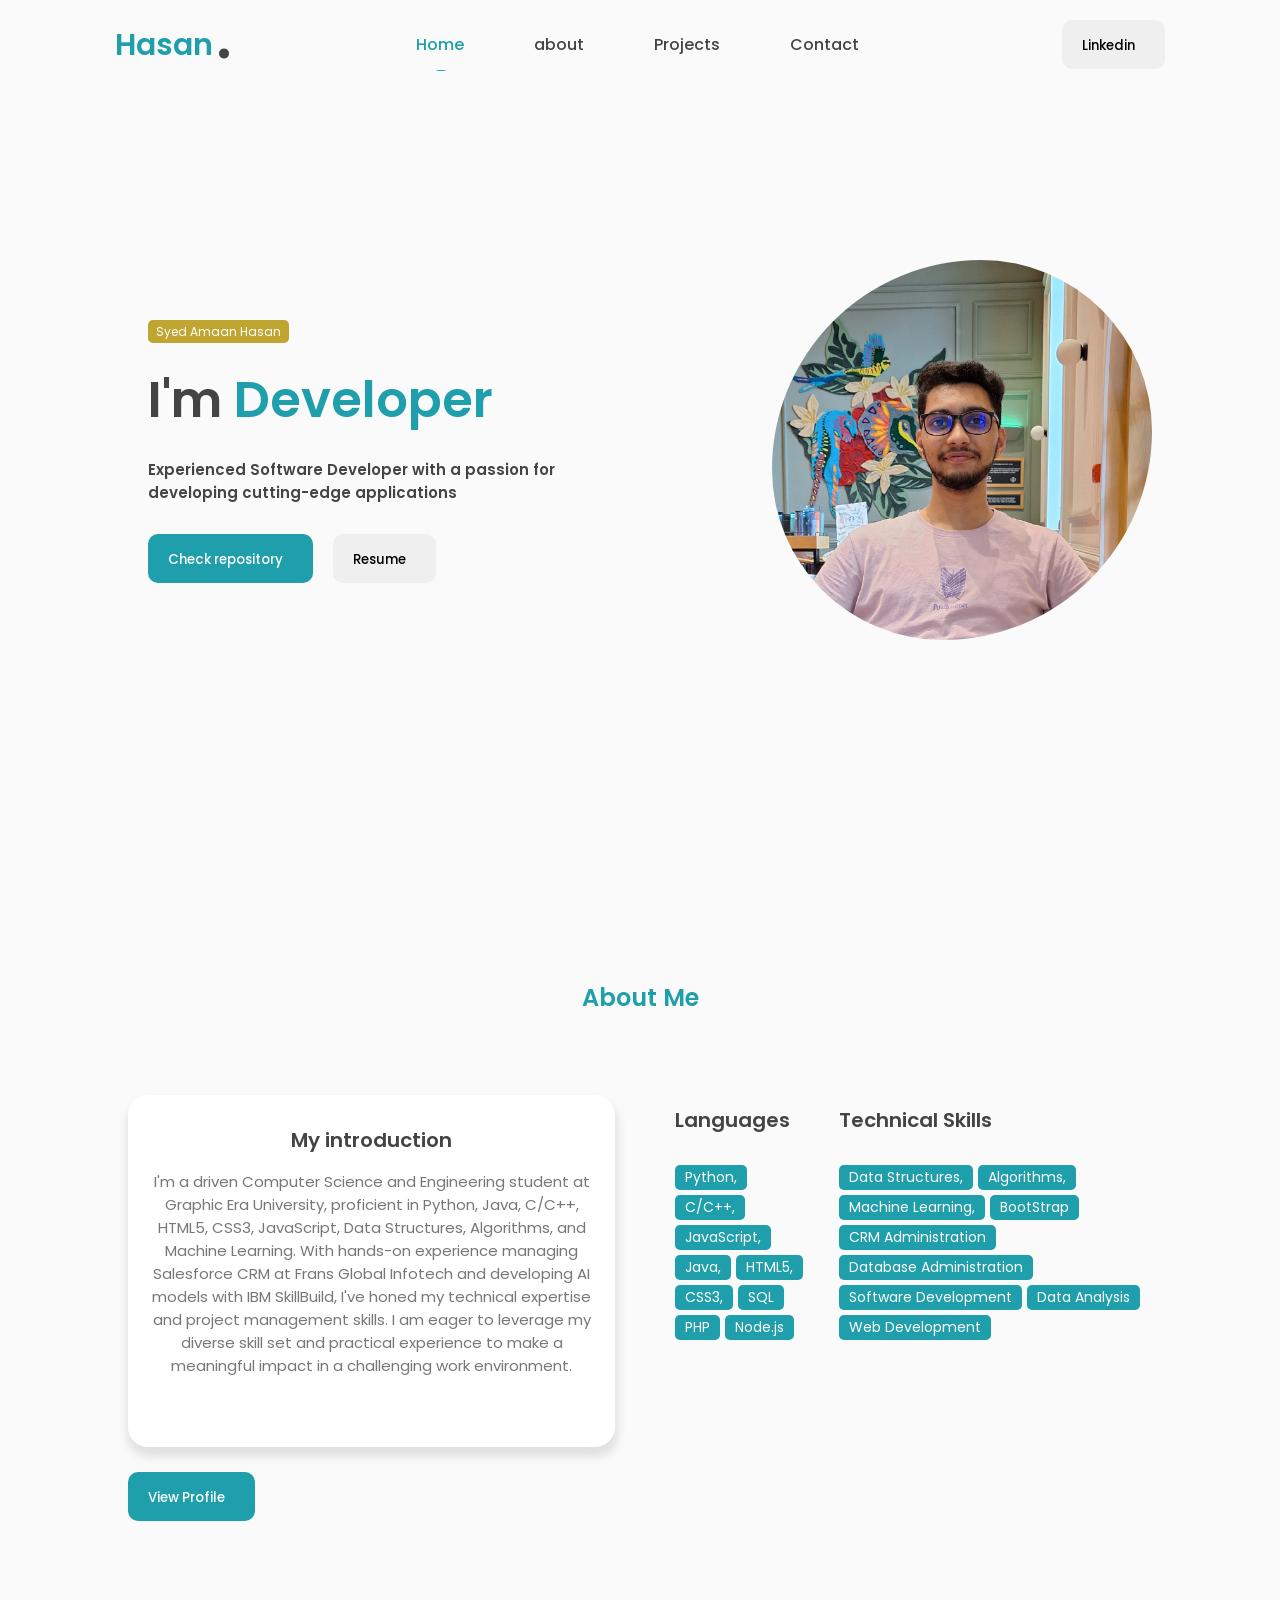
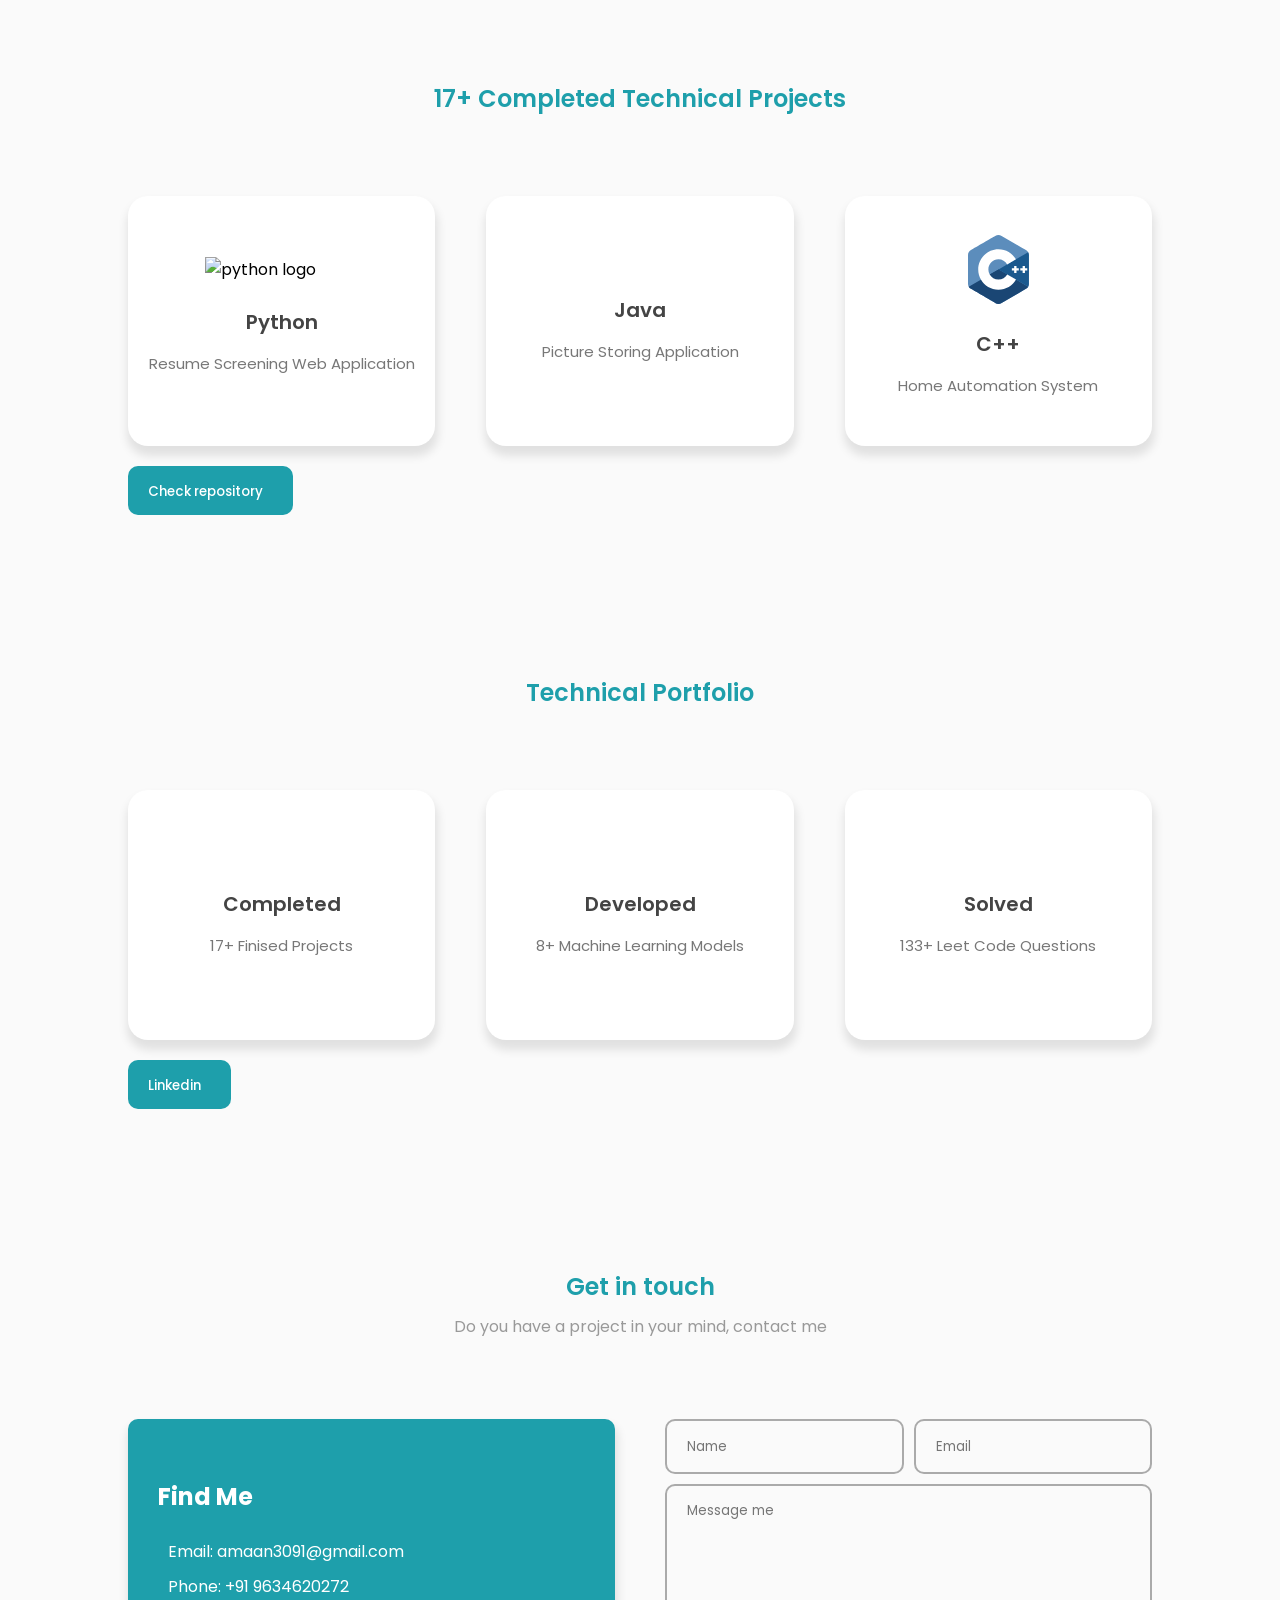
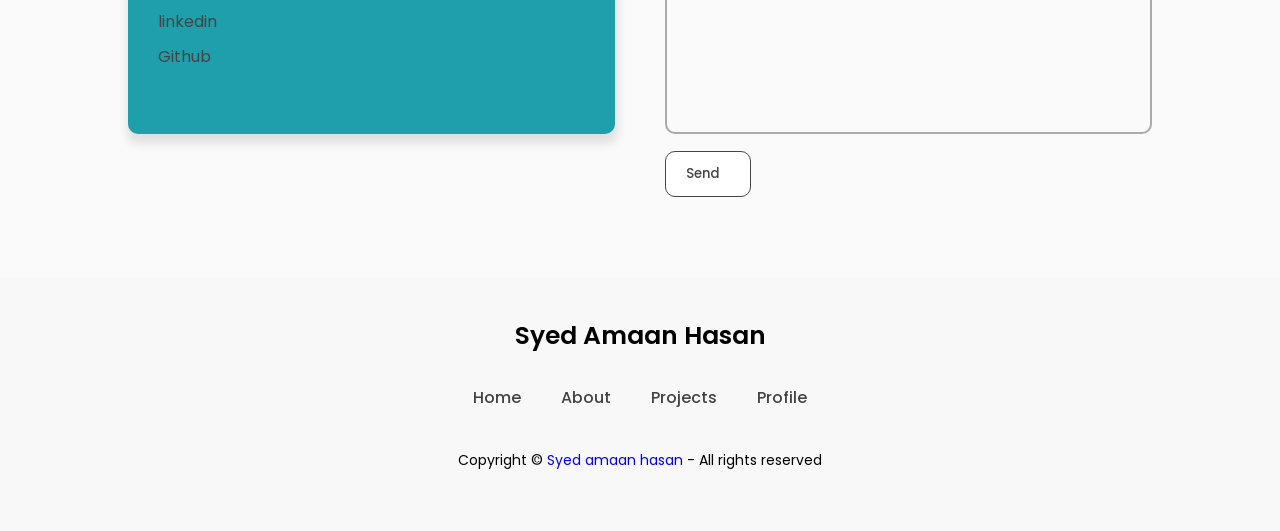
==== index.html @ 963964ea "Added theme-color meta tag" ====
<!DOCTYPE html>
<html lang="en">

<head>

    <meta charset="UTF-8">
    <meta name="viewport" content="width=device-width, initial-scale=1.0">
    <link rel="stylesheet" href="https://unicons.iconscout.com/release/v4.0.8/css/line.css">
    <link rel="stylesheet" href="style.css">
    <link rel="shortcut icon" href="" type="image/x-icon">
    <link rel="icon" href="profile.png" type="image/x-icon">
    <meta name="theme-color" content="rgb(30, 159, 171)">
    <title>Portfolio | Syed Amaan Hasan</title>

</head>

<body>

    <div class="container">
        <button id="scrollTopButton" onclick="scrollToTop()">
            Top <i class="uil uil-arrow-circle-up"></i>
        </button>

        <!-- HEADER -->
        <nav id="header">
            <div class="nav-logo">
                <p class="nav-name">Hasan</p>
                <span>.</span>
            </div>

            <div class="nav-menu" id="myNavMenu">
                <ul class="nav_menu_list">
                    <li class="nav_list">
                        <a href="#home" class="nav-link active-link">Home</a>
                        <div class="circle"></div>
                    </li>

                    <li class="nav_list">
                        <a href="#about" class="nav-link">about</a>
                        <div class="circle"></div>
                    </li>

                    <li class="nav_list">
                        <a href="#projects" class="nav-link">Projects</a>
                        <div class="circle"></div>
                    </li>

                    <li class="nav_list">
                        <a href="#contact" class="nav-link">Contact</a>
                        <div class="circle"></div>
                    </li>
                </ul>
            </div>

            <div class="nav-button">
                <button class="btn linkedin-btn"  id="linkedin-btn">
                    Linkedin <i class="uil uil-linkedin-alt"></i>
                </button>
            </div>

            <div class="nav-menu-btn">
                <i class="uil uil-bars" onclick="myMenuFunction()"></i>
            </div>

        </nav>

        <!-- MAIN -->
        <main class="wrapper">

            <!-- FEATURED -->
            <section class="featured-box" id="home">
                <div class="featured-text">

                    <div class="featured-text-card">
                        <span>Syed Amaan Hasan</span>
                    </div>

                    <div class="featured-name">
                        <p>
                            I'm <span class="typedtext">Developer</span>
                        </p>
                    </div>

                    <div class="featured-text-info">
                        <p>
                            Experienced Software Developer with a passion
                            for developing cutting-edge applications
                        </p>
                    </div>

                    <div class="featured-text-btn">

                        <button class="btn blue-btn" id="check-repo">
                            Check repository <i class="uil uil-github-alt"></i>
                        </button>

                        <button class="btn" id="resume">
                            Resume <i class="uil uil-link"></i>
                        </button>

                    </div>
                    <!-- <div class="social_icons">
                        <div class="icons">
                            <i class="uil uil-instagram"></i>
                        </div>
                        
                        <div class="icons">
                            <i class="uil uil-linkedin-alt" id="linked-in"></i>
                        </div>
                        
                        <div class="icons">
                            <i class="uil uil-github-alt" id="check-repo-II"></i>
                        </div>
                    </div> -->
                </div>

                <div class="featured-image">

                    <div class="image">
                        <img src="profile2.png" alt="Profile image">
                    </div>
                </div>

<!--                 <div class="scroll-icon-box">
                    <a href="#about" class="scroll-btn">
                        <i class="uil uil-mouse-alt"></i>
                        <p>Scroll Down</p>
                    </a>
                </div> -->
            </section>

            <!-- ABOUT -->
            <section class="section" id="about">
                <div class="top-header">
                    <h1>About Me</h1>
                </div>
                <div class="row">
                    <div class="col">
                        <div class="about-info">
                            <h3>My introduction</h3>
<!--                             <p>I'm a driven Computer Science and Engineering
                                student at Graphic Era Deemed University,
                                equipped with a versatile skill set covering
                                Python, Java, C/C++, HTML5, CSS3, JavaScript,
                                Data Structures, Algorithms, and Machine
                                Learning. With practical experience as an
                                Account Service Supervisor at IEnergizer,
                                I've honed my technical prowess and leadership
                                abilities. I am eager to apply my technical
                                skills and leadership experience to contribute
                                effectively in a dynamic work environment.
                            </p> -->
                            <p>I'm a driven Computer Science and Engineering student at 
                                Graphic Era University, proficient in Python, Java, 
                                C/C++, HTML5, CSS3, JavaScript, Data Structures, Algorithms,
                                and Machine Learning. With hands-on experience managing 
                                Salesforce CRM at Frans Global Infotech and developing AI 
                                models with IBM SkillBuild, I've honed my technical 
                                expertise and project management skills. I am eager to 
                                leverage my diverse skill set and practical experience to 
                                make a meaningful impact in a challenging work environment.
                            </p>

                            <!-- <div class="about-btn">
                        <button class="btn">
                            Download Resume <i class="uil uil-import"></i>
                        </button>
                    </div> -->

                        </div>
                    </div>
                    <div class="col">

                        <div class="skills-box">
                            <div class="skills-header">
                                <h3>Languages</h3>
                            </div>
                            <div class="skills-list">
                                <span>Python,</span>
                                <span>C/C++,</span>
                                <span>JavaScript,</span>
                                <span>Java,</span>
                                <span>HTML5,</span>
                                <span>CSS3,</span>
                                <span>SQL</span>
                                <span>PHP</span>
                                <span>Node.js</span>
                            </div>
                        </div>

                        <div class="skills-box">
                            <div class="skills-header">
                                <h3>Technical Skills</h3>
                            </div>
                            <div class="skills-list">
                                <span>Data Structures,</span>
                                <span>Algorithms,</span>
                                <span>Machine Learning,</span>
                                <span>BootStrap</span>
                                <span>CRM Administration</span>
                                <span>Database Administration</span>
                                <span>Software Development</span>
                                <span>Data Analysis</span>
                                <span>Web Development</span>
                            </div>
                        </div>
                    </div>
                </div>
                <br>
                <div class="featured-text-btn">
                    <button class="btn blue-btn" id="linkedin-btn-II">
                        View Profile <i class="uil uil-linkedin"></i>
                    </button>
                </div>
            </section>

            <!-- Completed PROJECTS -->
            <section class="section" id="projects">
                <div class="top-header">
                    <h1>
                        17+ Completed Technical Projects
                    </h1>
                </div>

                <div class="project-container">

                    <div class="project-box">
                        <img src="https://www.python.org/static/community_logos/python-logo-generic.svg"
                            alt="python logo" class="programming-logo">
                        <h3>Python</h3>
                        <label>Resume Screening Web Application</label>
                    </div>

                    <div class="project-box">
                        <img src="https://www.vectorlogo.zone/logos/java/java-horizontal.svg" alt=""
                            class="programming-logo">
                        <h3>Java</h3>
                        <label>Picture Storing Application</label>
                    </div>

                    <div class="project-box">
                        <img src="c.svg" alt="" class="programming-logo-cpp">
                        <h3>C++</h3>
                        <label>Home Automation System</label>
                    </div>

                    <div class="featured-text-btn">
                        <button class="btn blue-btn" id="check-repo-I">
                            Check repository <i class="uil uil-github-alt"></i>
                        </button>
                    </div>
                </div>
            </section>

            <!-- PROJECTS -->
            <section class="section" id="projects">

                <div class="top-header">
                    <h1>
                        Technical Portfolio
                    </h1>
                </div>

                <div class="project-container">

                    <div class="project-box">
                        <i class="uil uil-clipboard-notes"></i>
                        <h3>Completed</h3>
                        <label>17+ Finised Projects</label>
                    </div>

                    <div class="project-box">
                        <i class="uil uil-robot"></i>
                        <h3>Developed</h3>
                        <label>8+ Machine Learning Models</label>
                    </div>

                    <div class="project-box">
                        <i class="uil uil-question-circle"></i>
                        <h3>Solved</h3>
                        <label>133+ Leet Code Questions</label>
                    </div>
                    <div class="featured-text-btn">
                        <button class="btn blue-btn" id="linkedin-btn-I">
                            Linkedin <i class="uil uil-linkedin"></i></i>
                        </button>
                    </div>
                </div>
            </section>

            <!-- CONTACT -->
            <section class="section" id="contact">
                <div class="top-header">
                    <h1>Get in touch</h1>
                    <span>Do you have a project in your mind, contact me</span>
                </div>
                <div class="row">
                    <div class="col">
                        <div class="contact-info">
                            <h2>Find Me <i class="uil uil-arrow-circle-down"></i></h2>
                            <p><i class="uil uil-envelopes"></i> Email: amaan3091@gmail.com</p>
                            <p><i class="uil uil-phone"></i> Phone: +91 9634620272</p>
                            <p><a class="contact-link" href="https://www.linkedin.com/in/syed-amaan-hasan-497898212/"><i
                                        class="uil uil-linkedin-alt"></i> linkedin</a></p>
                            <p><a class="contact-link" href="https://github.com/beckkenstschaft?tab=repositories"><i
                                        class="uil uil-github"></i> Github</a></p>
                        </div>
                    </div>
                    <div class="col">
                        <div class="form-control">
                            <div class="form-inputs">
                                <input type="text" class="input-field" placeholder="Name">
                                <input type="text" class="input-field" placeholder="Email">
                            </div>
                            <div class="text-area">
                                <textarea placeholder="Message me"></textarea>
                            </div>
                            <div class="form-button">
                                <button class="btn" onclick="sendEmail()">Send <i class="uil uil-message"></i></button>
                            </div>
                        </div>
                    </div>
                </div>
            </section>

        </main>

        <!-- FOOTER -->
        <footer>
            <div class="top-footer">
                <p>Syed Amaan Hasan</p>
            </div>
            <div class="middle-footer">
                <ul class="footer-menu">
                    <li class="footer_menu_list">
                        <a href="#home">Home</a>
                    </li>
                    <li class="footer_menu_list">
                        <a href="#about">About</a>
                    </li>
                    <li class="footer_menu_list">
                        <a href="https://github.com/beckkenstschaft?tab=repositories">Projects</a>
                    </li>
                    <li class="footer_menu_list">
                        <a href="https://www.linkedin.com/in/syed-amaan-hasan-497898212/">Profile</a>
                    </li>
                </ul>
            </div>
            <!-- <div class="footer-social-icons">
                <div class="icons"><i class="uil uil-instagram"></i></div>
                <div class="icons"><i class="uil uil-linkedin-alt"></i></div>
                <div class="icons"><i class="uil uil-github-alt"></i></div>
            </div> -->
            <div class="bottom-footer">
                <p>Copyright &copy;
                    <a href="#home" style="text-decoration: none;">
                        Syed amaan hasan
                    </a> - All rights reserved
                </p>
            </div>
        </footer>

    </div>

    <script src="https://unpkg.com/scrollreveal"></script>
    <script src="https://unpkg.com/typed.js@2.1.0/dist/typed.umd.js"></script>
    <script src="script.js"></script>
</body>

</html>
---- style.css ----
@import url('https://fonts.googleapis.com/css2?family=Poppins:wght@300&display=swap');


/* VARIABLES */
:root {
    --body-color: rgb(250, 250, 250);
    --color-white: rgb(255, 255, 255);

    --text-color-second: rgb(68, 68, 68);
    --text-color-third: rgb(30, 159, 171);

    --first-color: rgb(110, 87, 224);
    --first-color-hover: rgb(40, 91, 212);

    --second-color: rgb(0, 201, 255);
    --third-color: rgb(192, 166, 49);
    --first-shadow-color: rgb(0, 0, 0, 0.1);
}


/* BASE */
* {
    margin: 0;
    padding: 0;
    box-sizing: border-box;
    font-family: 'Poppins', sans-serif;
}


/* SMOOTH SCROLL */
html {
    scroll-behavior: smooth;
}


/* CHANGE SCROLL BAR */
::-webkit-scrollbar {
    width: 10px;
    border-radius: 25px;
}

::-webkit-scrollbar-track {
    background: #f1f1f1;
}

::-webkit-scrollbar-thumb {
    background: #ccc;
    border-radius: 60px;
}

::-webkit-scrollbar-thumb:hover {
    background: #bbb;
}


/* GLOBAL BUTTON DESIGN */
.btn {
    font-weight: 500;
    padding: 12px 20px;
    background: #efefef;
    border: none;
    border-radius: 10px;
    cursor: pointer;
    transition: .4s;
}

.btn>i {
    margin-left: 10px;
}

.btn:hover {
    background: var(--text-color-third);
    color: var(--color-white);
}


/* GLOBAL ICON DESIGN */
i {
    font-size: 16px;
}


/* BASE II */
body {
    background: var(--body-color);
}

.container {
    width: 100%;
    position: relative;
}


/* NAVIGATION BAR */
nav {
    position: fixed;
    display: flex;
    justify-content: space-between;
    width: 100%;
    height: 90px;
    line-height: 90px;
    background: var(--body-color);
    padding-inline: 9vw;
    transition: .3s;
    z-index: 100;
}

.nav-logo {
    position: relative;
}

.nav-name {
    font-size: 30px;
    font-weight: 600;
    color: var(--text-color-third);
}

.nav-logo span {
    position: absolute;
    top: -15px;
    right: -20px;
    font-size: 5em;
    color: var(--text-color-second);
}

.nav-menu,
.nav_menu_list {
    display: flex;
}

.nav-menu .nav_list {
    list-style: none;
    position: relative;
}

.nav-link {
    text-decoration: none;
    color: var(--text-color-second);
    font-weight: 500;
    padding-inline: 15px;
    margin-inline: 20px;
    transition: 0.1s;
}

.nav-link:hover {
    border-bottom: solid;
    border-bottom-color: var(--text-color-third);
    color: var(--text-color-third);
    font-weight: 700;
}

.nav-menu-btn {
    display: none;
}

.nav-menu-btn i {
    font-size: 28px;
    cursor: pointer;
    /* margin-right: 40px; */
}

.active-link {
    position: relative;
    color: var(--text-color-third);
    transition: .3;
}

.active-link::after {
    content: '';
    position: absolute;
    left: 45%;
    bottom: -15px;
    transition: translate(-50%, -50%);
    width: 10px;
    height: 1px;
    background: var(--text-color-third);
    border-radius: 50%;
}


/* WRAPPER DESIGN */
.wrapper {
    padding-inline: 10vw;
}


/* FEATURED */
.featured-box {
    position: relative;
    display: flex;
    height: 100vh;
    min-height: 700px;
}


/* FEATURED TEXT BOX */
.featured-text {
    position: relative;
    display: flex;
    justify-content: center;
    align-content: center;
    min-height: 80vh;
    flex-direction: column;
    width: 50%;
    padding-left: 20px;
}

.featured-text-card span {
    background: var(--third-color);
    color: var(--color-white);
    padding: 3px 8px;
    font-size: 12px;
    border-radius: 5px;
}

.featured-name {
    font-size: 50px;
    font-weight: 600;
    color: var(--text-color-second);
    margin-block: 20px;
}

.typedtext {
    text-transform: capitalize;
    color: var(--text-color-third);
}

.featured-text-info {
    font-size: 15px;
    margin-bottom: 30px;
    color: var(--text-color-second);
    font-weight: 600;
}

.featured-text-btn {
    display: flex;
    gap: 20px;
}

.featured-text-btn>.blue-btn {
    background: var(--text-color-third);
    color: var(--color-white);
}

.featured-text-btn>.blue-btn:hover {
    background: var(--first-color-hover);
}

.social_icons {
    display: flex;
    margin-top: 5em;
    gap: 30px;
}

.icons {
    display: flex;
    justify-content: center;
    align-items: center;
    width: 40px;
    height: 40px;
    border-radius: 50%;
    box-shadow: 0px 2px 5px 0px rgba(0, 0, 0, 0.25);
    transition: 0.3s;
}

.icons:hover {
    color: var(--second-color);
}


/* FEATURED IMAGE BOX */
.featured-image {
    display: flex;
    justify-content: right;
    align-content: center;
    min-height: 80vh;
    width: 50%;
}

.image {
    margin: auto 0;
    width: 380px;
    border-radius: 55% 45% 55% 45%;
    overflow: hidden;
    height: 380px;
    animation: imgFloat 5s ease-in-out infinite;
}

.image img {
    width: 380px;
    height: 380px;
    object-fit: cover;
}

@keyframes imgFloat {
    50% {
        transform: translateY(10px);
        border-radius: 45% 55% 45% 55%;
    }
}

.scroll-btn {
    position: absolute;
    bottom: 0;
    left: 50%;
    translate: -50%;
    display: flex;
    justify-content: center;
    align-items: center;
    width: 150px;
    height: 50px;
    gap: 5px;
    text-decoration: none;
    color: var(--text-color-second);
    background: var(--color-white);
    border-radius: 30px;
    box-shadow: 0 2px 5px 0 rgba(0, 0, 0, 0.25);
}

.scroll-btn i {
    font-size: 20px;
}


/* MAIN BOX */
.section {
    padding-block: 5em;
}

.row {
    display: flex;
    justify-content: space-between;
    width: 100%;
    gap: 50px;
}

.col {
    display: flex;
    width: 50%;
}


/* REUSABLE CSS */
.top-header {
    text-align: center;
    margin-bottom: 5em;
}

.top-header h1 {
    font-weight: 600;
    color: var(--text-color-third);
    margin-bottom: 10px;
}

.top-header span {
    color: #999;
}

h3 {
    font-size: 20px;
    font-weight: 600;
    color: var(--text-color-second);
    margin-bottom: 15px;
}


/* ABOUT INFO */
.about-info {
    position: relative;
    display: flex;
    align-items: center;
    flex-direction: column;
    padding-block: 30px 70px;
    padding-inline: 20px;
    width: 100%;
    background: var(--color-white);
    box-shadow: 1px 8px 10px 2px var(--first-shadow-color);
    border-radius: 20px;
}

.about-info p {
    text-align: center;
    font-size: 15px;
    color: #777;
}

.about-btn button {
    position: absolute;
    right: 20px;
    bottom: 20px;
    background: var(--text-color-third);
    color: var(--color-white);
    border-radius: 30px;
}

.about-btn button:hover {
    background: var(--first-color-hover);
}


/* ABOOUT SKILLS BOX */
.skills-box {
    margin: 10px;
}

.skills-header {
    margin-bottom: 30px;
}

.skills-list {
    display: flex;
    flex-wrap: wrap;
    gap: 5px;
}

.skills-list span {
    font-size: 14px;
    background: var(--text-color-third);
    color: var(--color-white);
    padding: 2px 10px;
    border-radius: 5px;
    transition: 0.3s;
}

.skills-list span:hover {
    background: var(--first-color-hover);
}


/* PROJECT BOX */
.project-container {
    display: flex;
    width: 100%;
    justify-content: space-between;
    gap: 20px;
    flex-wrap: wrap;
}

.project-box {
    position: relative;
    display: flex;
    justify-content: center;
    align-items: center;
    flex-direction: column;
    width: 30%;
    height: 250px;
    background: var(--color-white);
    border-radius: 20px;
    box-shadow: 1px 8px 10px 2px var(--first-shadow-color);
    overflow: hidden;
}

.project-box>i {
    font-size: 50px;
    color: var(--text-color-third);
    margin-bottom: 25px;
}

.project-box label {
    font-size: 15px;
    color: #777;
    margin-bottom: 10px;
}

.project-box::after,
.contact-info::after {
    content: "";
    position: absolute;
    bottom: -100%;
    background: var(--text-color-third);
    width: 100%;
    height: 100%;
    transition: .3s;
    z-index: 1;
}

.project-box:hover.project-box::after,
.contact-info:hover.contact-info::after {
    bottom: 0;
}

.project-box:hover.project-box i,
.project-box:hover.project-box>h3,
.project-box:hover.project-box>label {
    color: var(--color-white);
    z-index: 2;
}

.contact-link {
    text-decoration: none;
    color: var(--text-color-second);
}

.contact-info {
    position: relative;
    display: flex;
    flex-direction: column;
    justify-content: center;
    align-items: left;
    padding: 20px 30px;
    width: 100%;
    height: 315px;
    background: var(--text-color-third);
    border-radius: 10px;
    box-shadow: 1px 8px 10px 2px var(--first-shadow-color);
    overflow: hidden;
    color: var(--text-color-second);
}

.contact-info>h2 {
    color: var(--color-white);
    margin-bottom: 20px;
}

.contact-info>p {
    display: flex;
    align-items: center;
    gap: 10px;
    color: var(--color-white);
    margin-block: 5px;
}

.contact-info p>i {
    font-size: 18px;
}

.contact-info::after {
    background: var(--color-white);
}

.contact-info:hover.contact-info h2,
.contact-info:hover.contact-info p,
.contact-info:hover.contact-info i {
    color: var(--text-color-second);
    z-index: 2;
}


/* CONTACT FORM */
.form-control {
    display: flex;
    flex-direction: column;
    gap: 10px;
    width: 100%;
}

.form-inputs {
    display: flex;
    gap: 10px;
    width: 100%;
}

.input-field {
    width: 50%;
    height: 55px;
    background: transparent;
    border: 2px solid #AAA;
    border-radius: 10px;
    padding-inline: 20px;
    outline: none;
}

textarea {
    width: 100%;
    height: 250px;
    background: transparent;
    border: 2px solid #AAA;
    border-radius: 10px;
    padding: 15px 20px;
    outline: none;
    resize: none;
}

.form-button>.btn {
    display: flex;
    align-items: center;
    justify-content: center;
    background: var(--color-white);
    color: var(--text-color-second);
    border: 0.5px solid;
}

.form-button>.btn:hover {
    background: var(--text-color-third);
    color: var(--color-white);
    border: none;
}

.form-button i {
    font-size: 18px;
    rotate: -45deg;
}

footer {
    display: flex;
    justify-content: center;
    align-items: center;
    flex-direction: column;
    row-gap: 30px;
    background: #F8F8F8;
    padding-block: 40px 60px;
}

.top-footer p {
    font-size: 25px;
    font-weight: 600;
}

.middle-footer .footer-menu {
    display: flex;
}

.footer_menu_list {
    list-style: none;
}

.footer_menu_list a {
    text-decoration: none;
    color: var(--text-color-second);
    font-weight: 500;
    margin-inline: 20px;
}

.footer-social-icons {
    display: flex;
    gap: 30px;
}

.bottom-footer {
    font-size: 14px;
    margin-top: 10px;
}

.programming-logo{
    width: 50%;
    margin-bottom: 25px;
    z-index: 2;
}

.programming-logo-cpp{
    width: 20%;
    margin-bottom: 25px;
    z-index: 2;
}


/* ABB YEH BANEGA RESPONSIVE MEDIA QUERY SEY */
/* MEDIA QUERY 1024px */
@media only screen and (max-width: 900px) {
    .featured-text {
        padding: 0;
    }

    .image,
    .image img {
        width: 320px;
        height: 320px;
    }
}

/* MEDIA QUERY 900px */
@media only screen and (max-width: 900px) {
    .nav-button {
        display: none;
    }

    .nav-menu.responsive {
        left: 0;
    }

    .nav-menu {
        position: fixed;
        top: 80px;
        left: 100%;
        flex-direction: column;
        justify-content: center;
        align-items: center;
        background: rgba(255, 255, 255, 0.7);
        backdrop-filter: blur(20px);
        width: 100%;
        min-width: 450px;
        height: 90vh;
        transition: .3s;
    }

    .nav_menu_list {
        flex-direction: column;
    }

    .nav-menu-btn {
        display: flex;
        align-items: center;
        justify-content: center;
    }

    .featured-box {
        flex-direction: column;
        justify-content: center;
        height: 100vh;
    }

    .featured-text {
        width: 100%;
        order: 2;
        justify-content: center;
        align-content: flex-start;
        min-height: 60vh;
    }

    .social_icons {
        margin-top: 2em;
    }

    .featured-image {
        order: 1;
        justify-content: center;
        min-height: 150px;
        width: 100%;
        margin-top: 65px;
    }

    .image,
    .image img {
        width: 150px;
        height: 150px;
    }

    .row {
        display: flex;
        flex-direction: column;
        justify-content: center;
        gap: 50px;
    }

    .col {
        display: flex;
        justify-content: center;
        width: 100%;
    }

    .about-info,
    .contact-info {
        width: 100%;
    }

    .project-container {
        justify-content: center;
    }

    .project-box {
        width: 80%;
    }
}

#scrollTopButton {
    display: none;
    position: fixed;
    bottom: 20px;
    right: 20px;
    /* font-size: 50px; */
    background-color: var(--text-color-third);
    color: #fff;
    border: none;
    border-radius: 5em;
    padding: 10px 15px;
    cursor: pointer;
    font-size: 15px;
}

/* MEDIA QUERY 540px */
@media only screen and (max-width:540px) {
    .featured-name {
        font-size: 40px;
    }

    .project-box {
        width: 100%;
    }

    .form-inputs {
        flex-direction: column;
    }

    .input-field {
        width: 100%;
    }
}
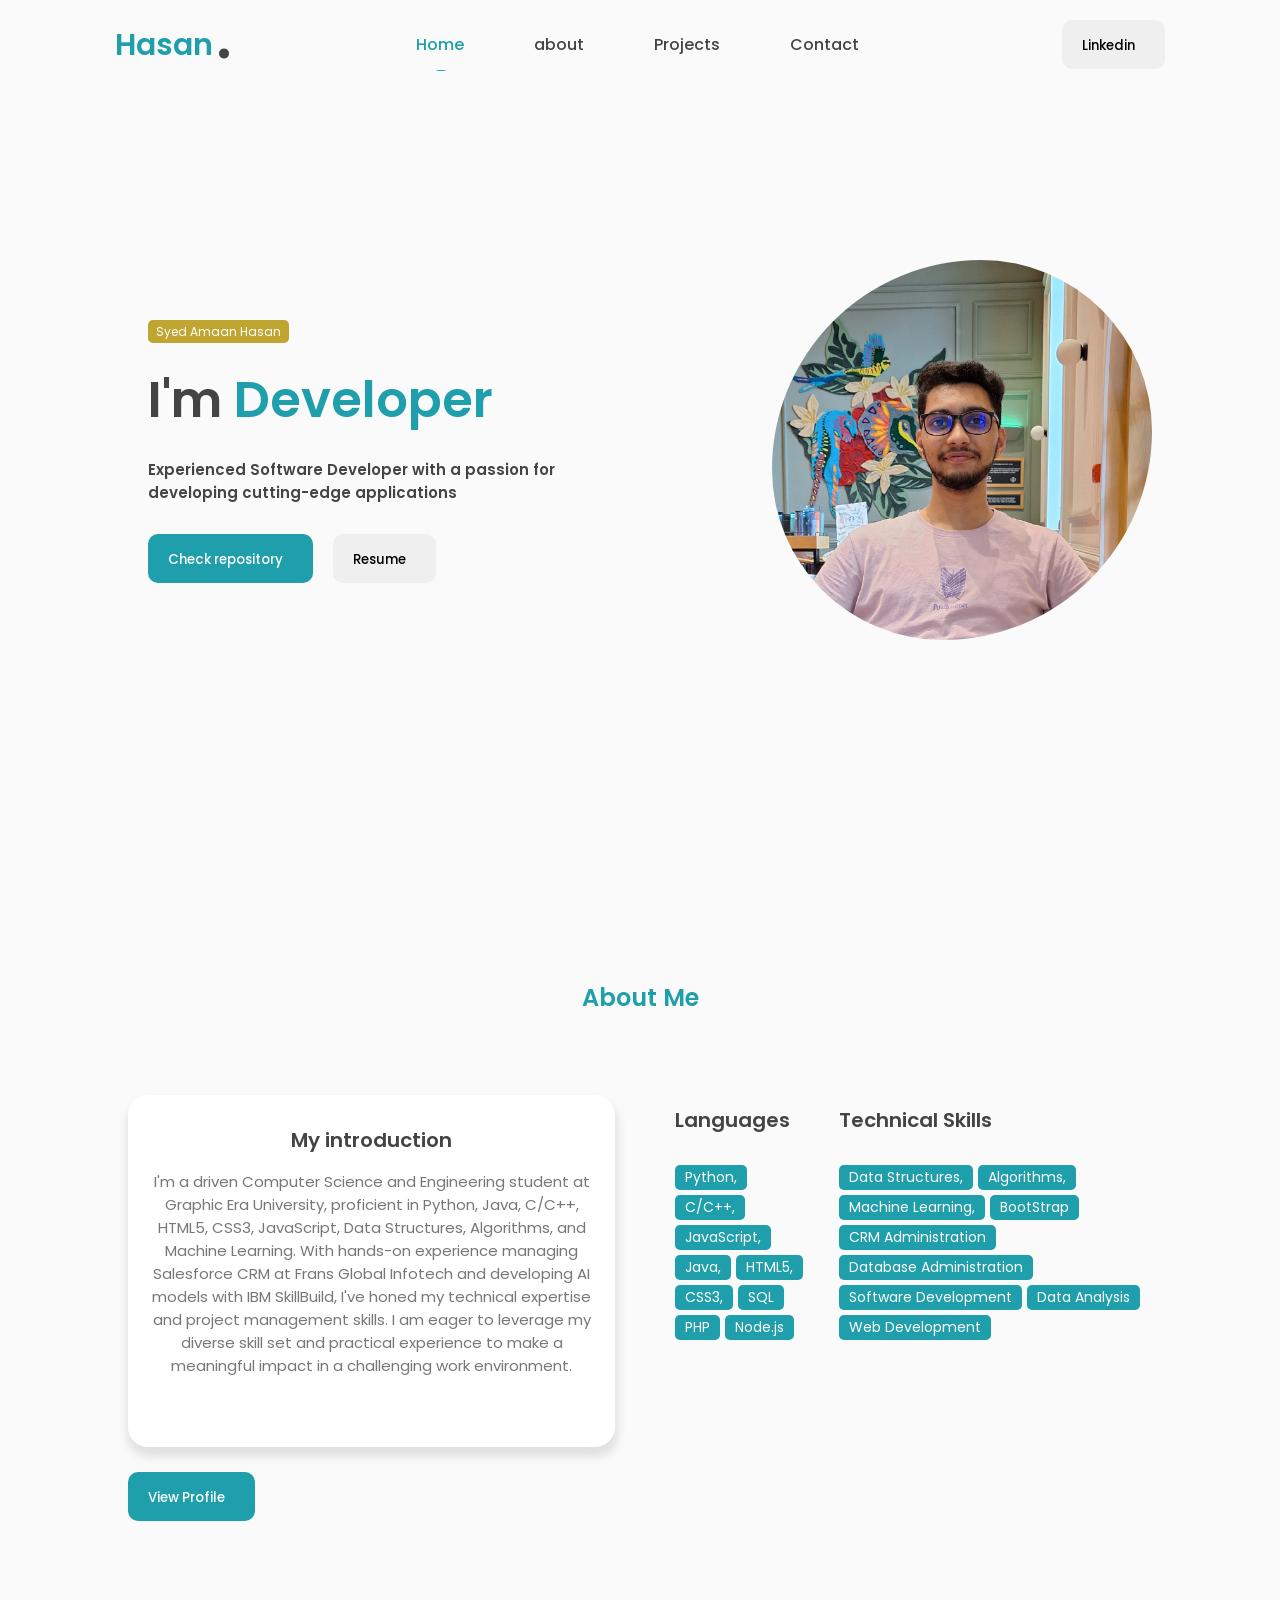
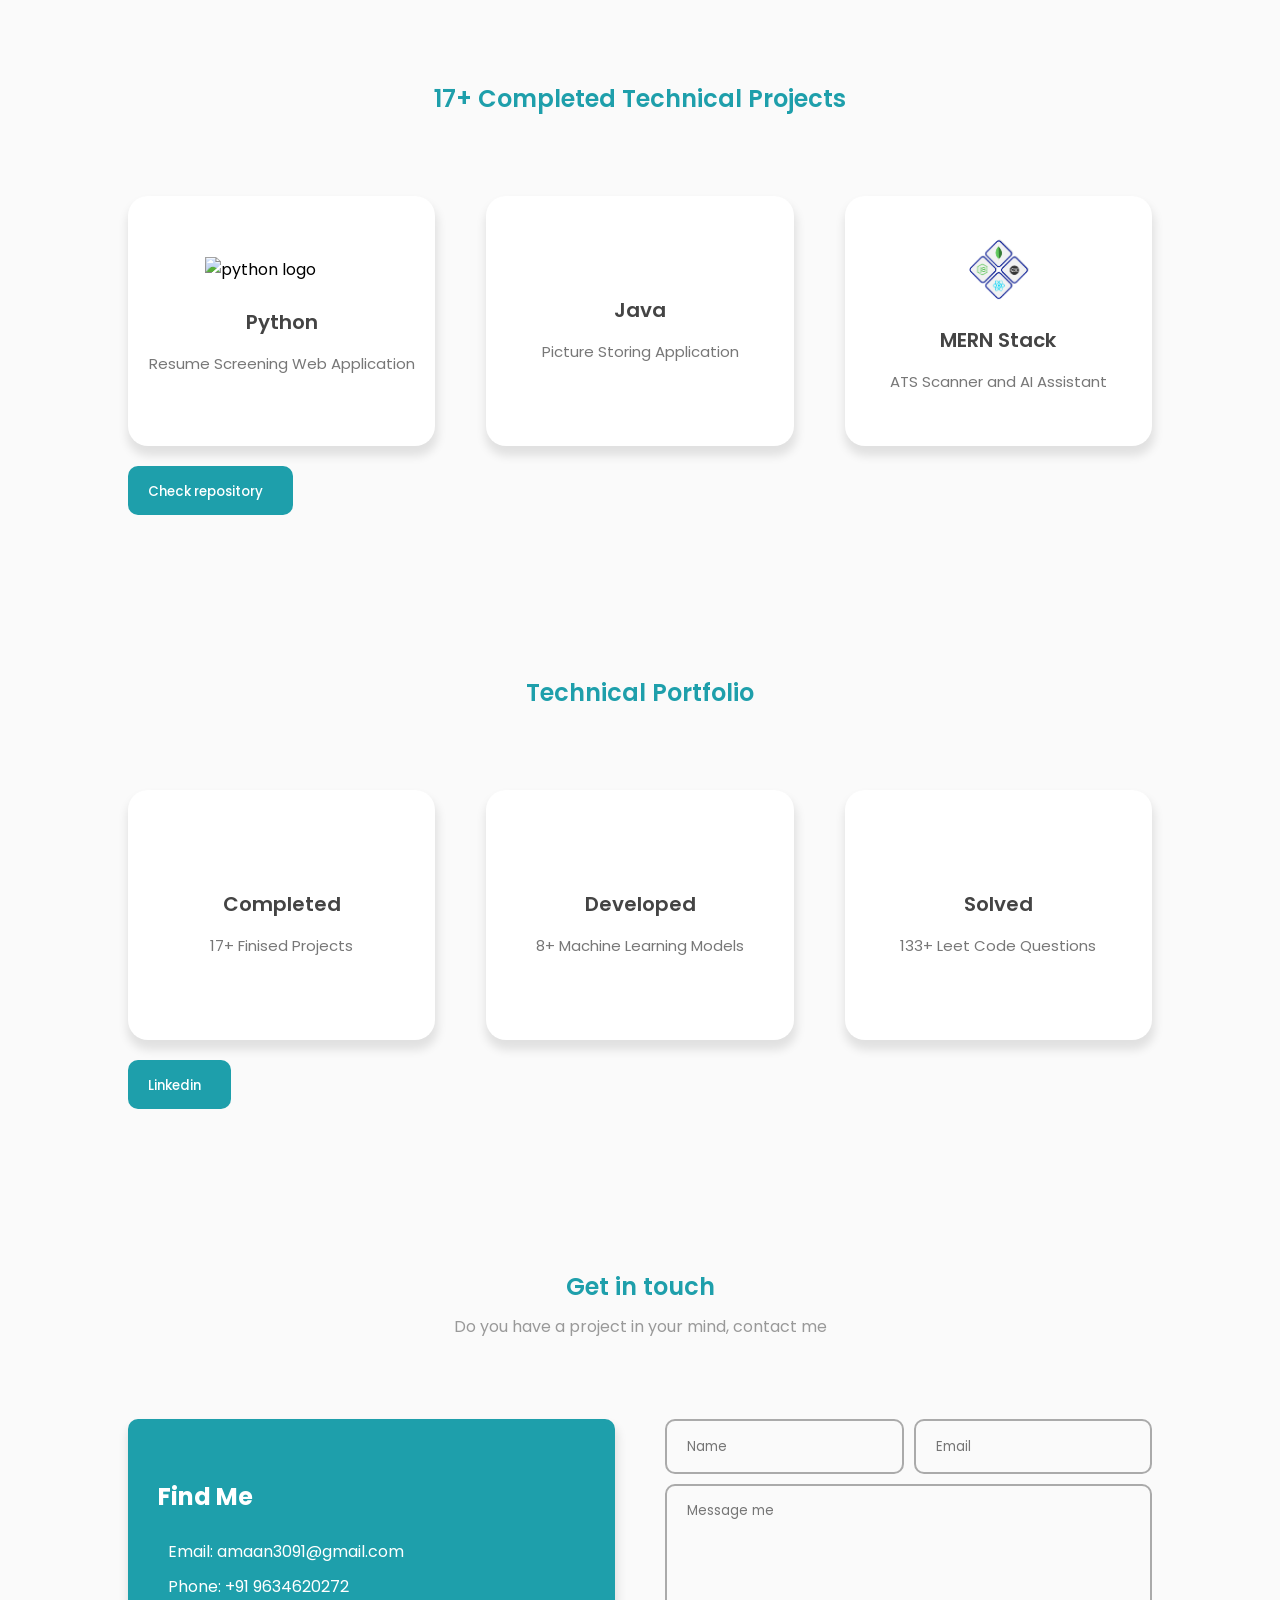
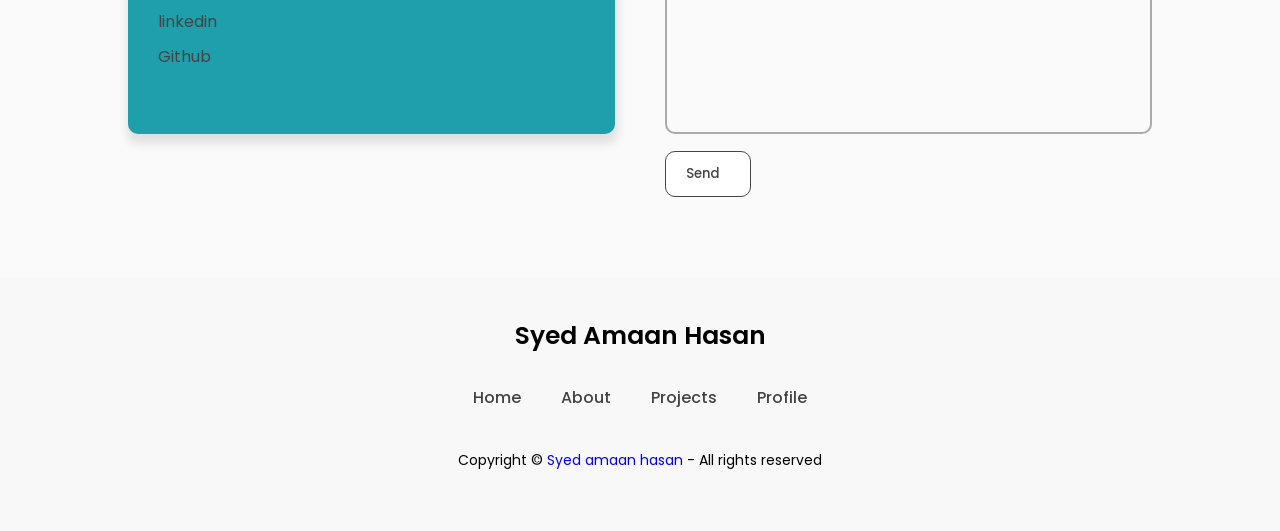
==== commit 58b0163f: "Update index.html Added Mern stack in place of C++ in technical skills" ====
--- a/index.html
+++ b/index.html
@@ -239,9 +239,9 @@
                     </div>
 
                     <div class="project-box">
-                        <img src="c.svg" alt="" class="programming-logo-cpp">
-                        <h3>C++</h3>
-                        <label>Home Automation System</label>
+                        <img src="mern_logo.png" alt="" class="programming-logo-cpp">
+                        <h3>MERN Stack</h3>
+                        <label>ATS Scanner and AI Assistant</label>
                     </div>
 
                     <div class="featured-text-btn">
--- a/style.css
+++ b/style.css
@@ -674,7 +674,7 @@
         left: 100%;
         flex-direction: column;
         justify-content: center;
-        align-items: center;
+        align-items: flex-start;
         background: rgba(255, 255, 255, 0.7);
         backdrop-filter: blur(20px);
         width: 100%;
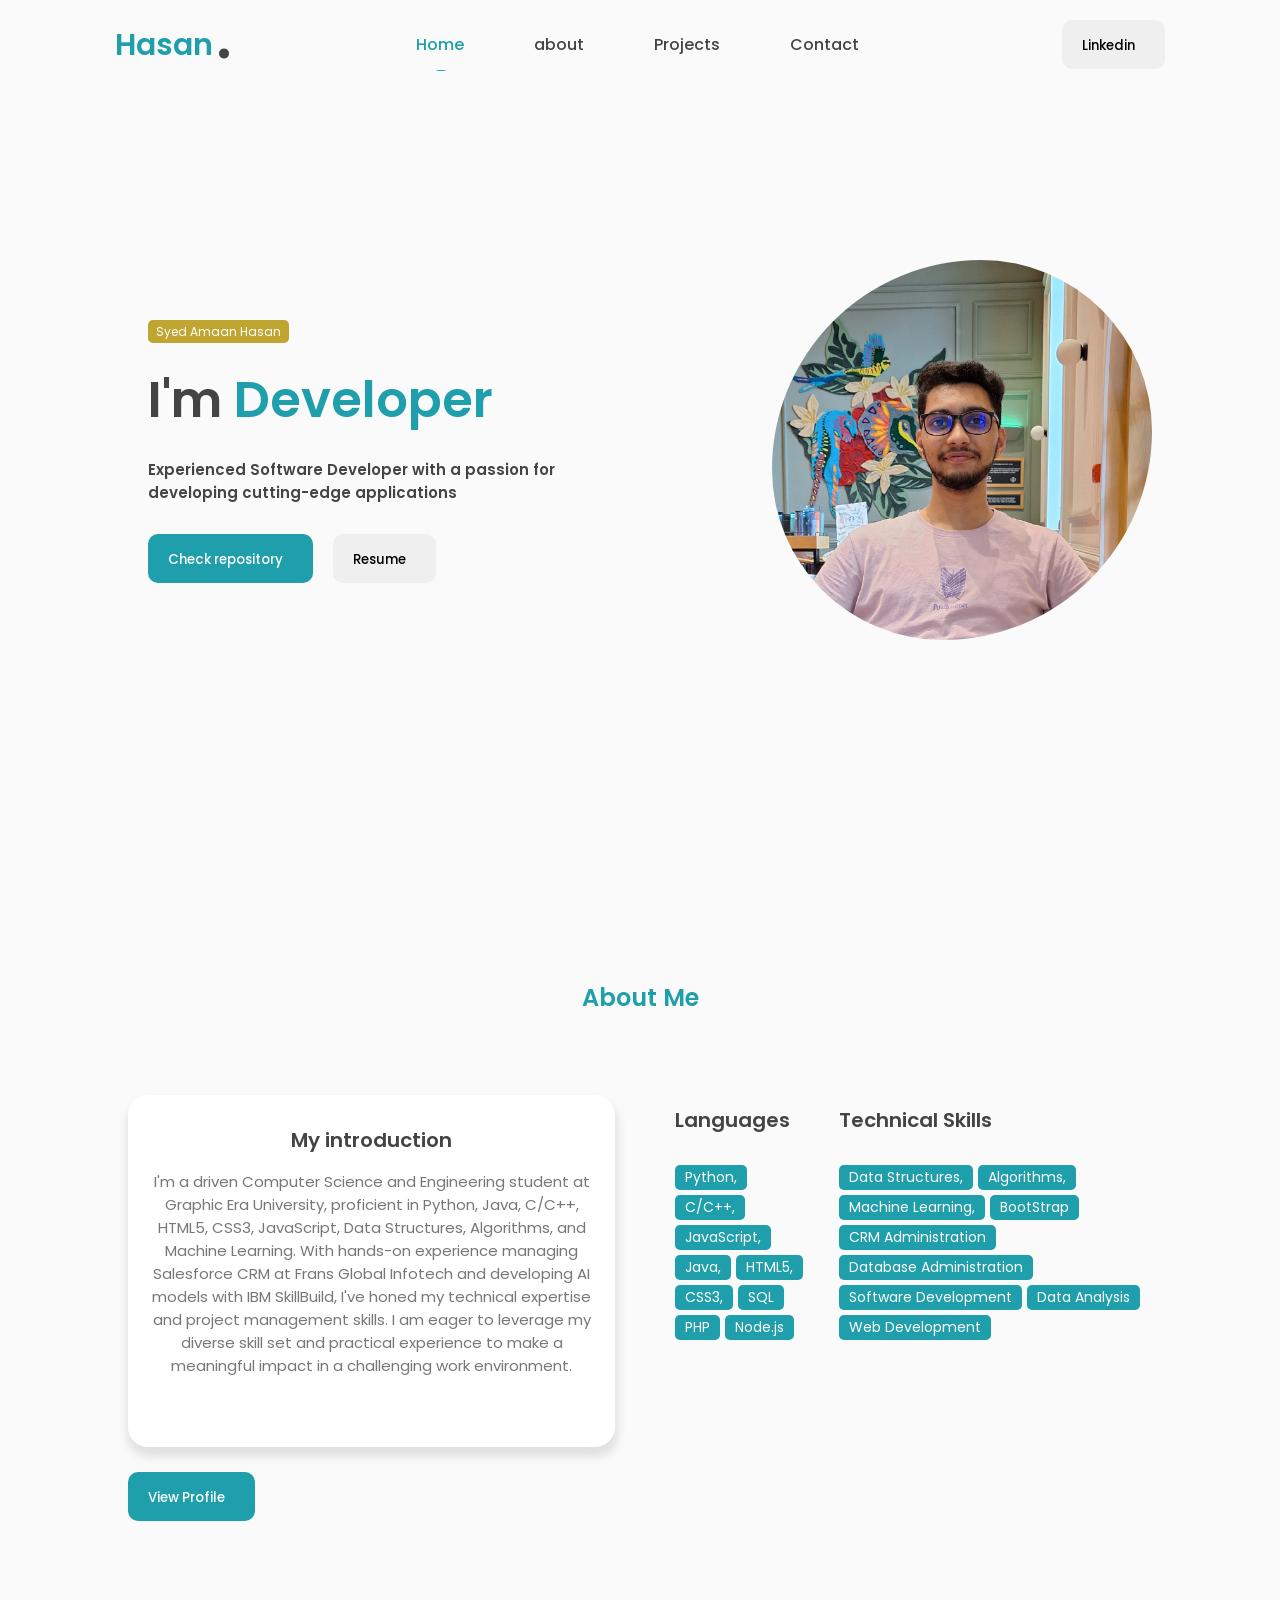
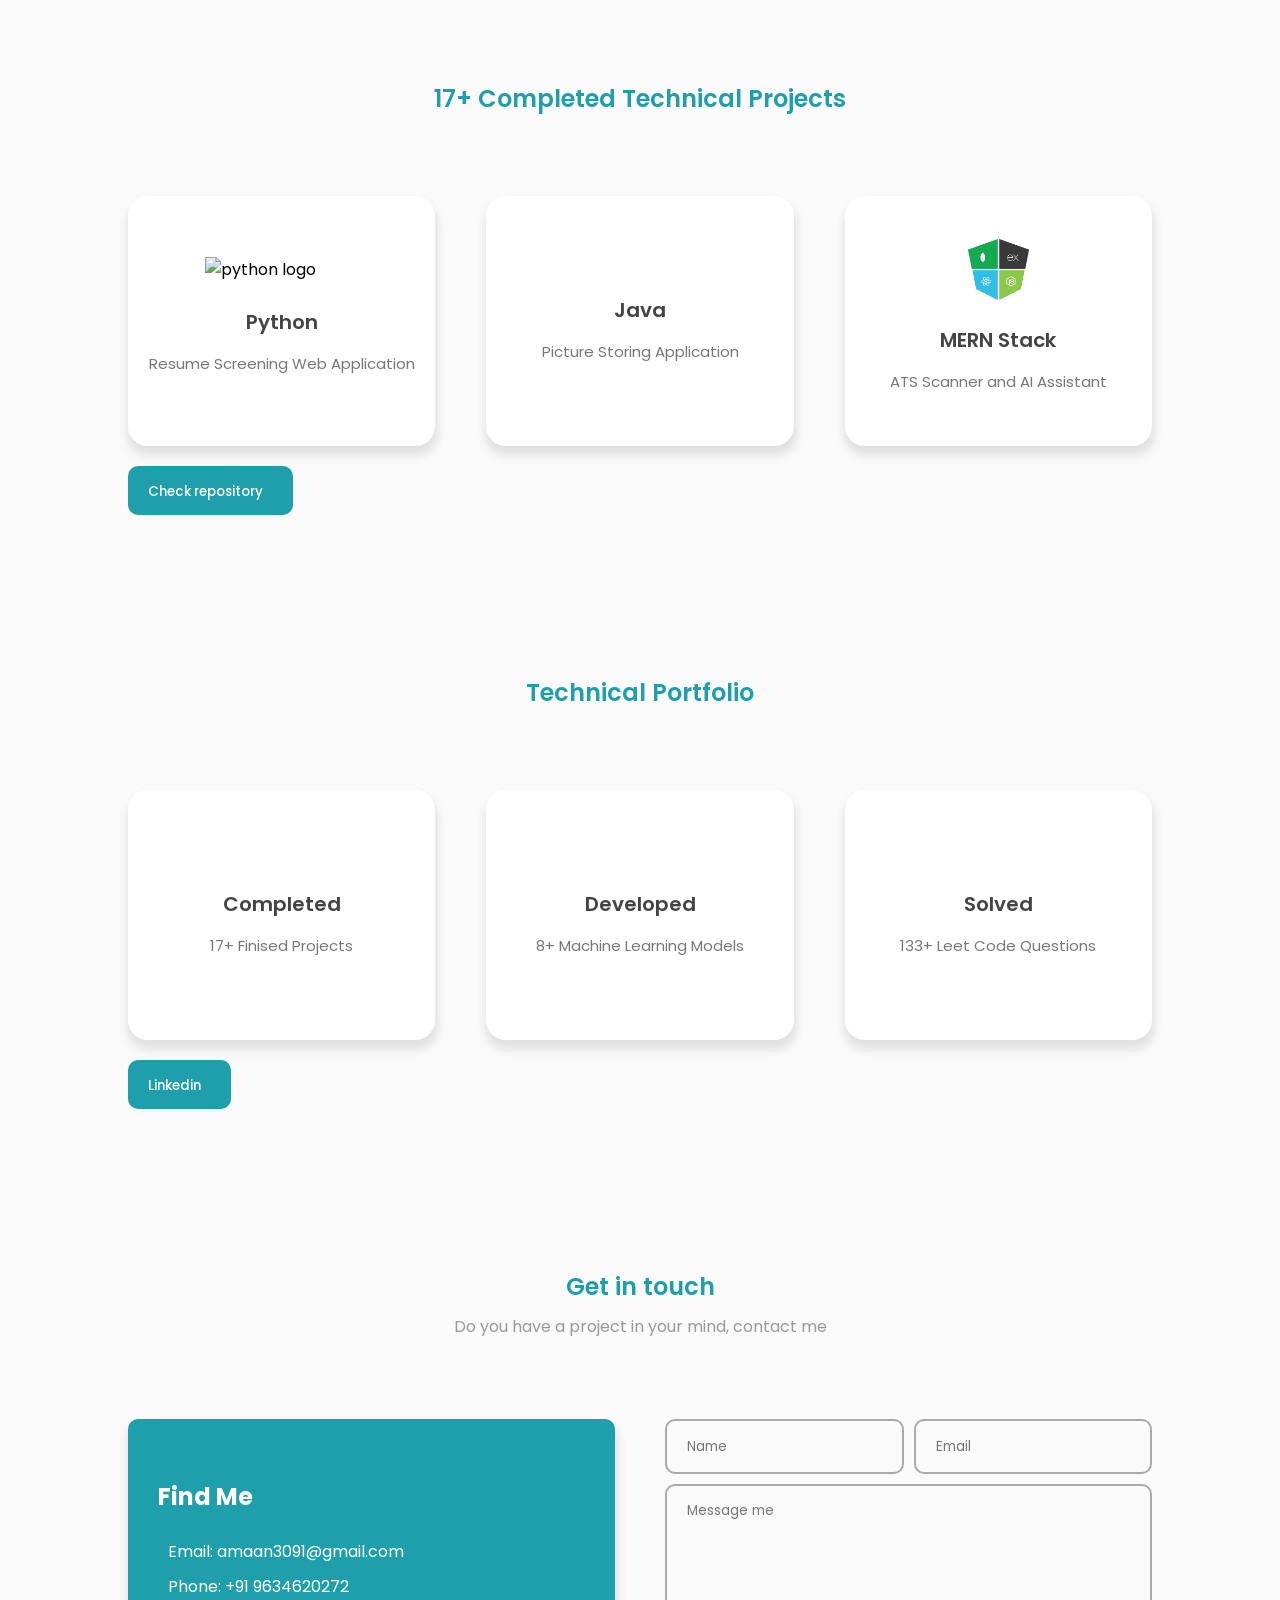
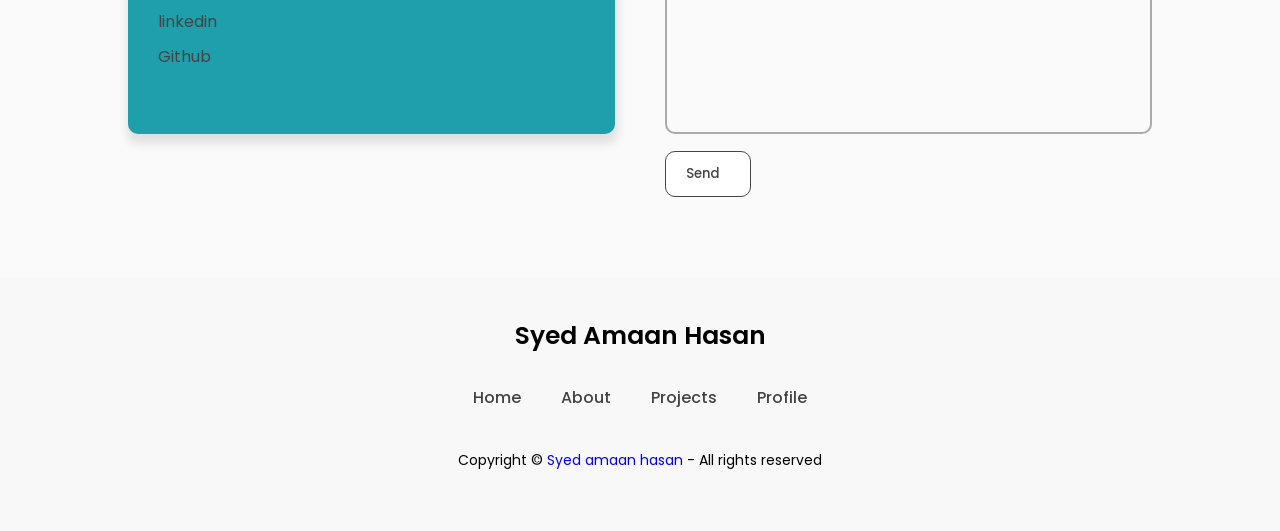
==== commit e5ec10bd: "Update index.html" ====
--- a/index.html
+++ b/index.html
@@ -84,7 +84,7 @@
                     <div class="featured-text-info">
                         <p>
                             Experienced Software Developer with a passion
-                            for developing cutting-edge applications
+                            for<br> developing cutting-edge applications
                         </p>
                     </div>
 
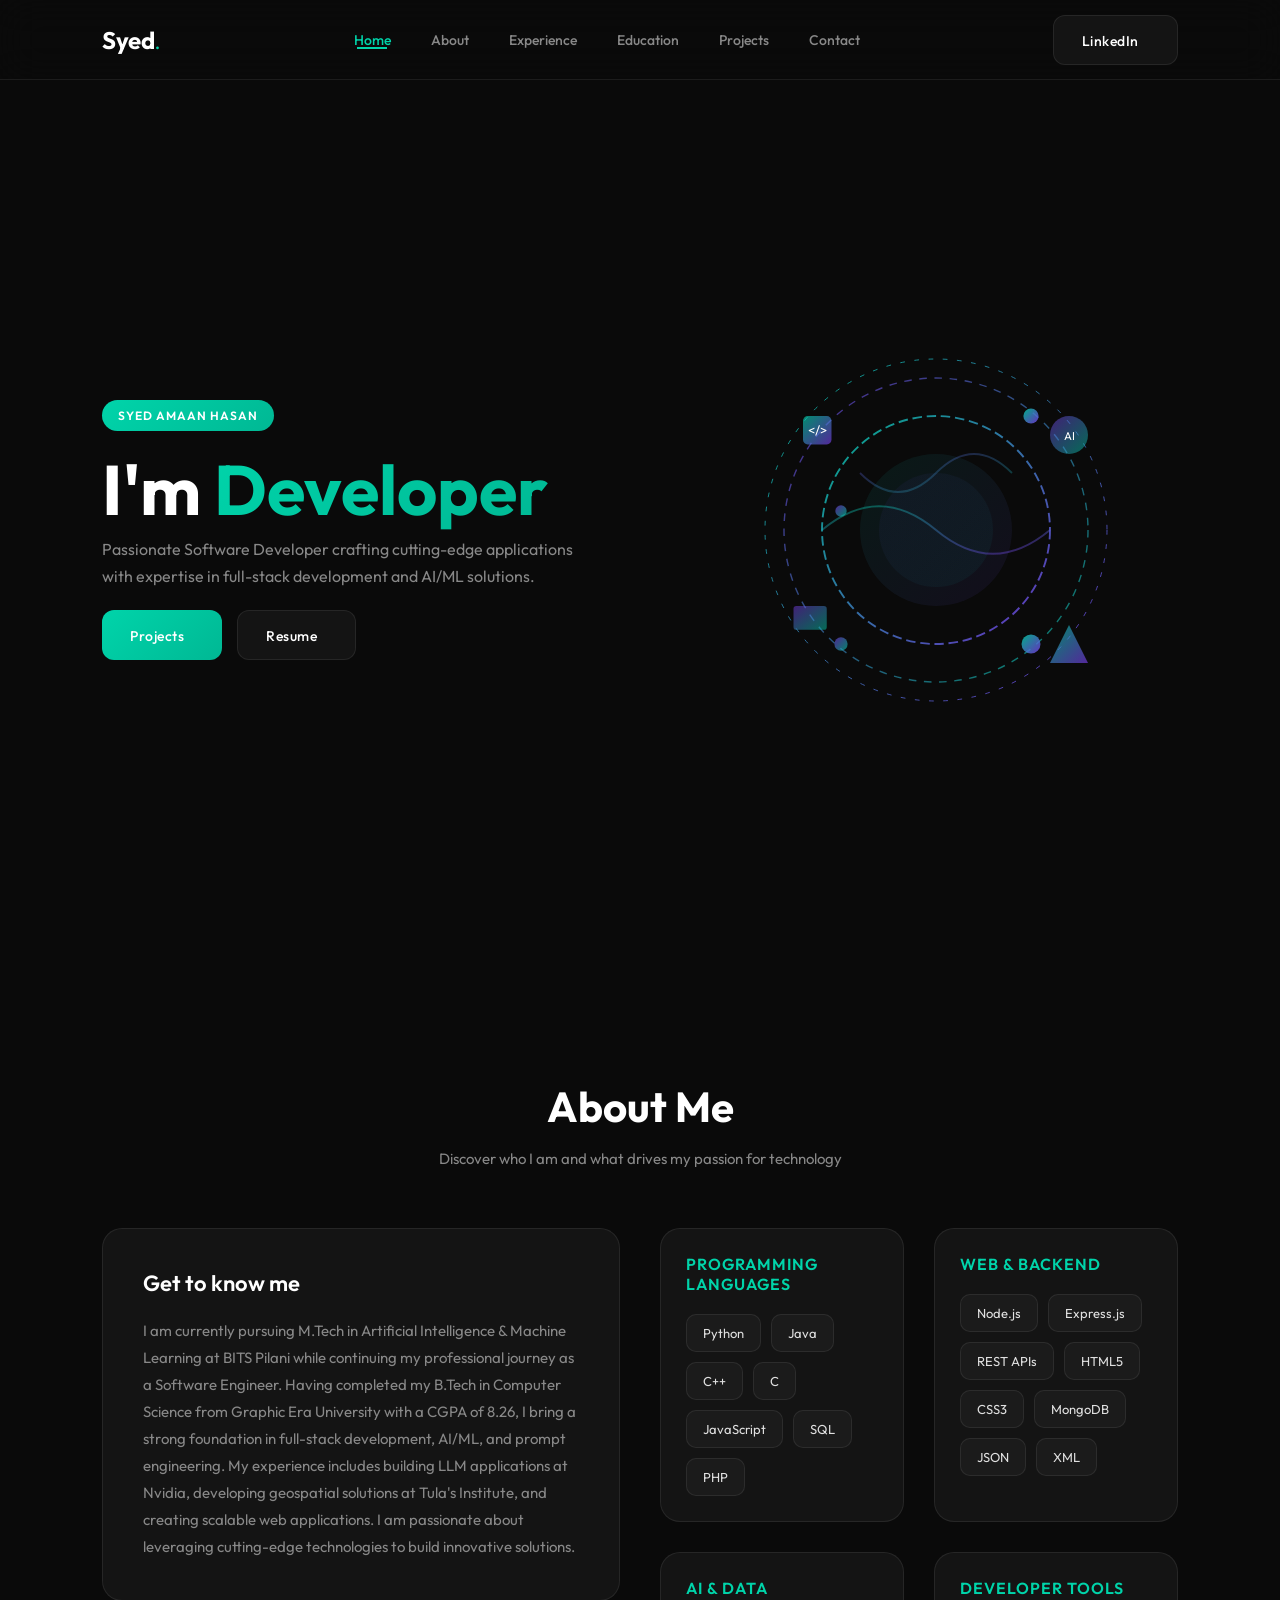
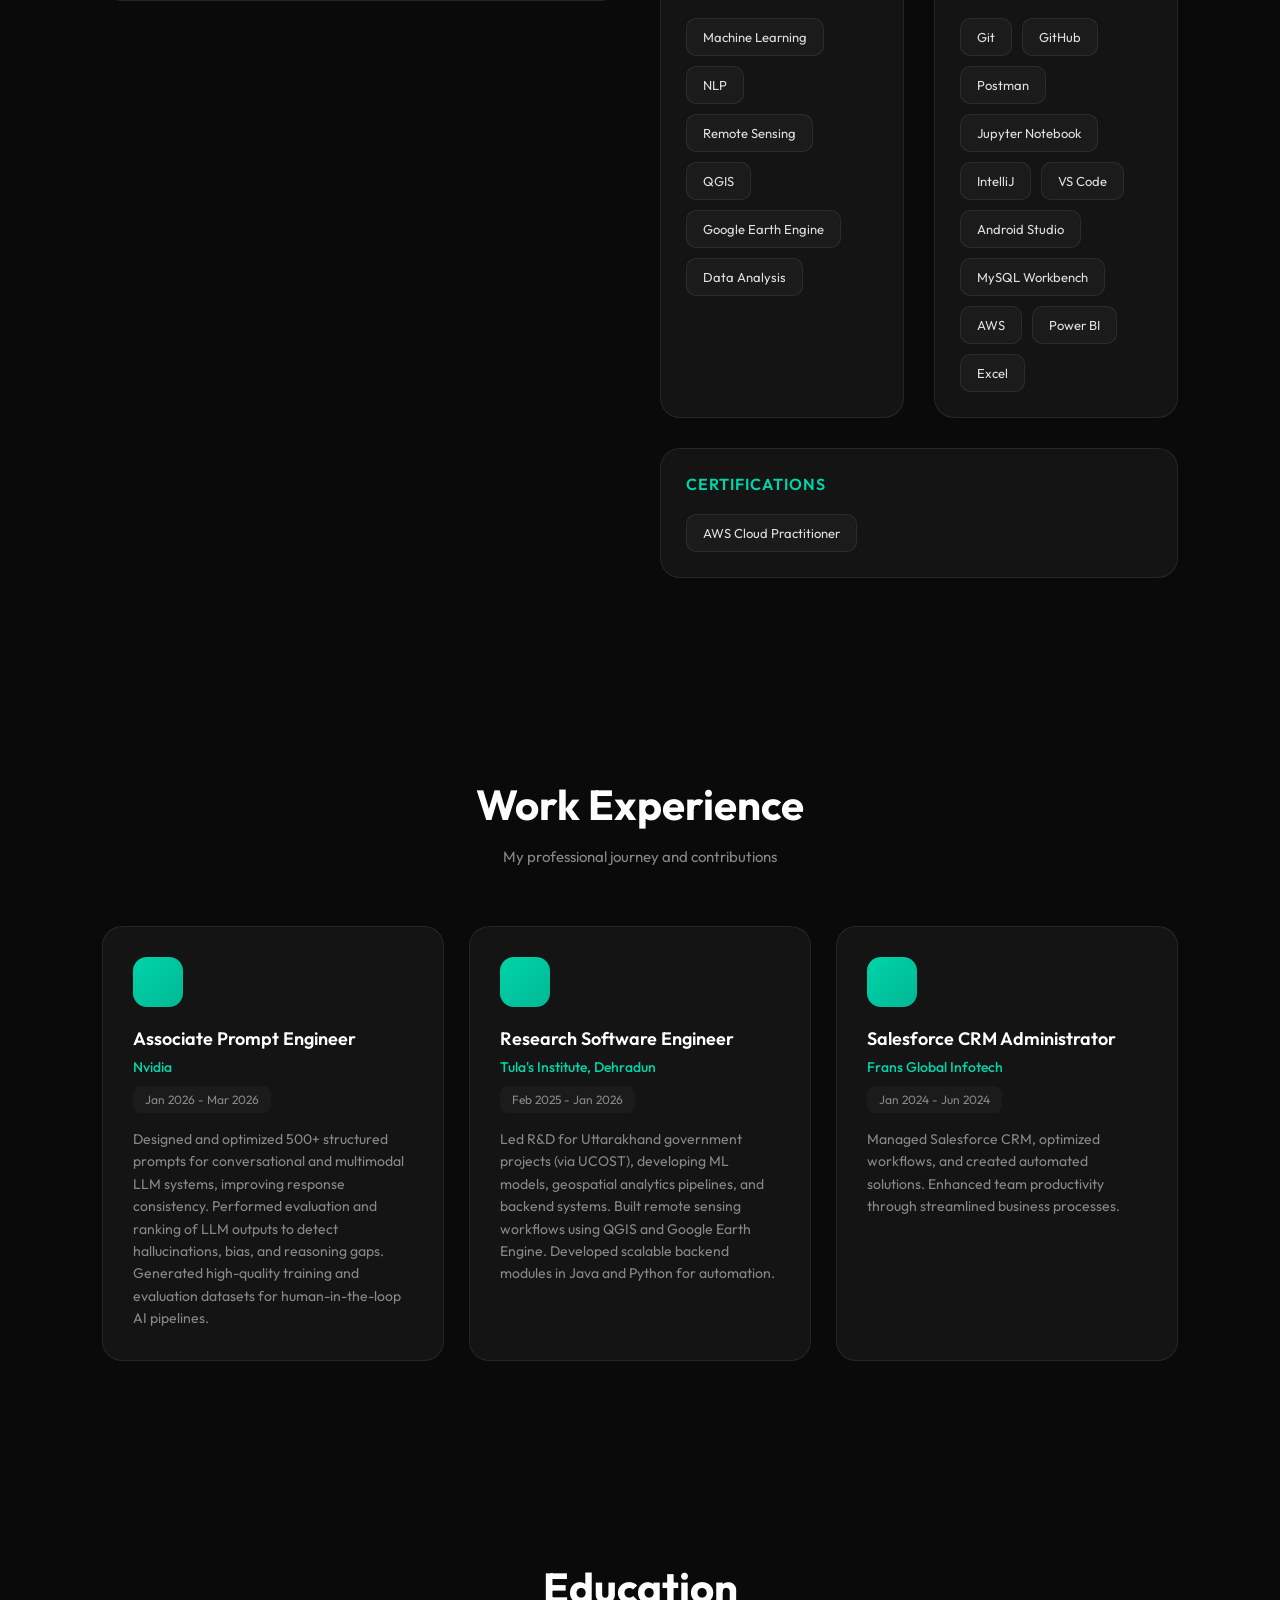
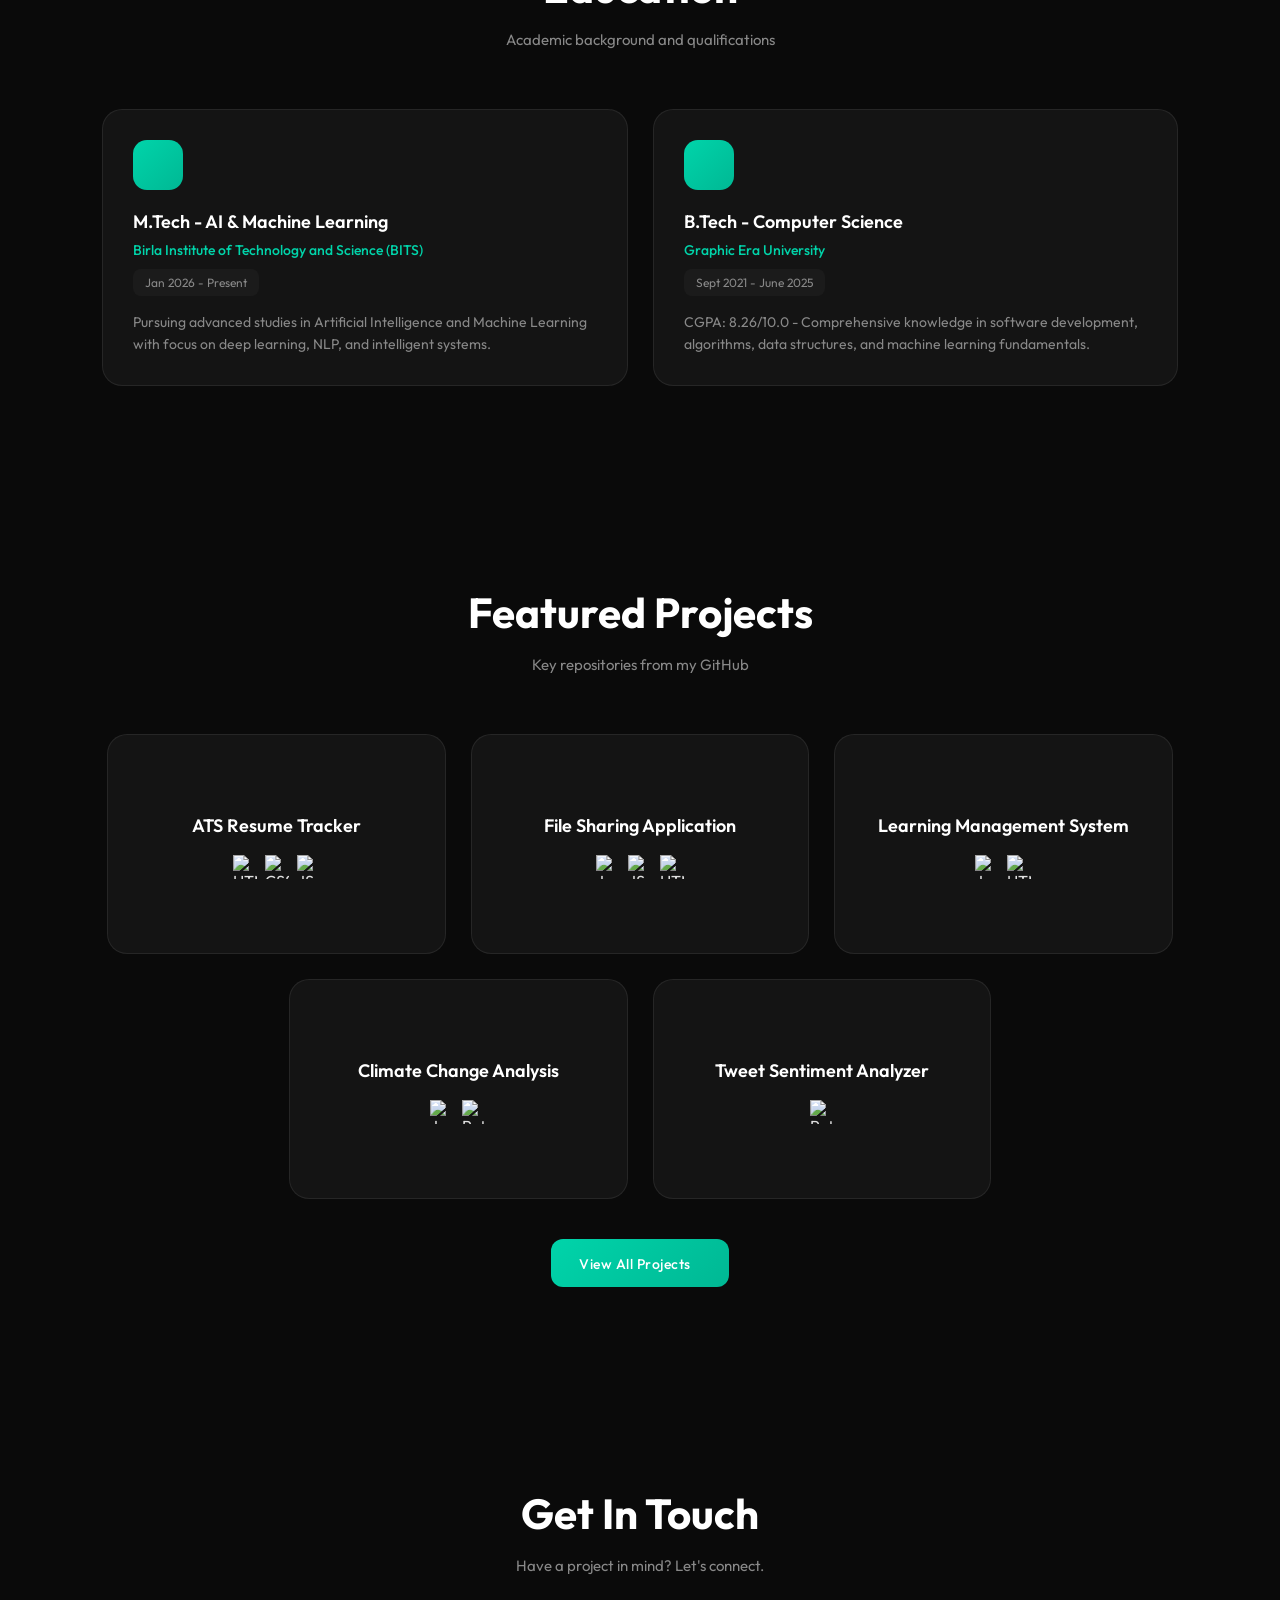
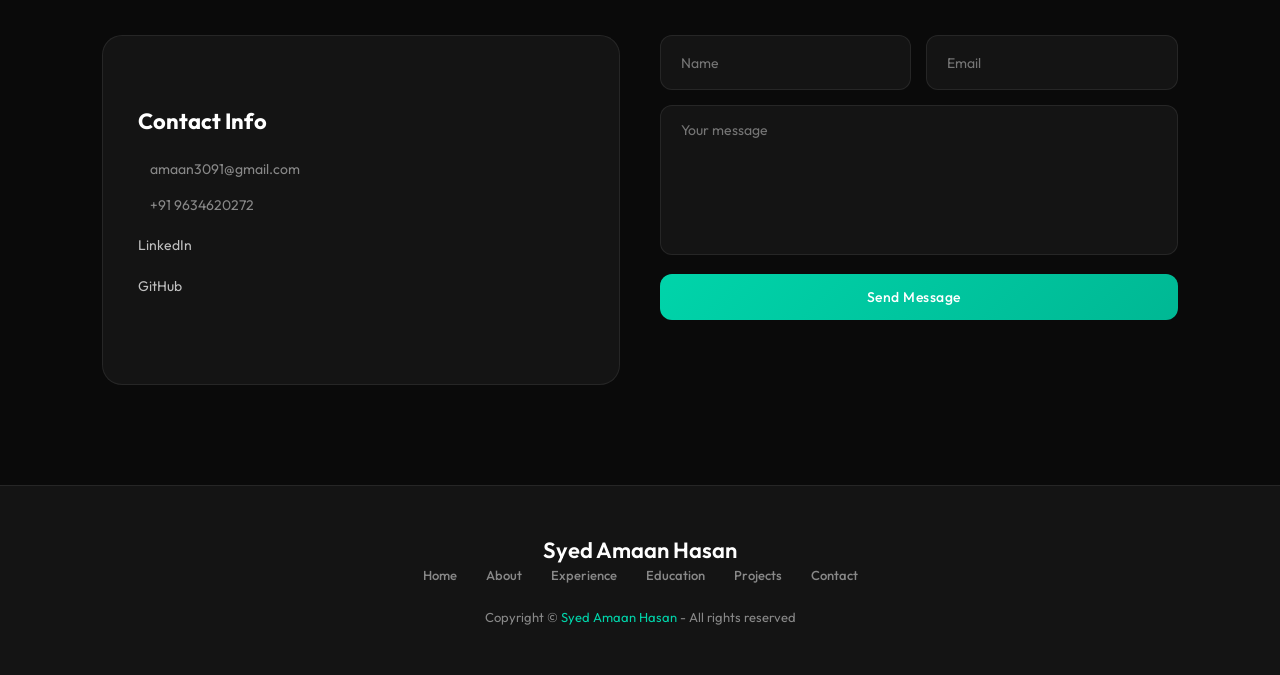
==== commit 826dd0d9: "Refactored the entire frontend." ====
--- a/index.html
+++ b/index.html
@@ -1,370 +1,424 @@
-<!DOCTYPE html>
-<html lang="en">
-
-<head>
-
-    <meta charset="UTF-8">
-    <meta name="viewport" content="width=device-width, initial-scale=1.0">
-    <link rel="stylesheet" href="https://unicons.iconscout.com/release/v4.0.8/css/line.css">
-    <link rel="stylesheet" href="style.css">
-    <link rel="shortcut icon" href="" type="image/x-icon">
-    <link rel="icon" href="profile.png" type="image/x-icon">
-    <meta name="theme-color" content="rgb(30, 159, 171)">
-    <title>Portfolio | Syed Amaan Hasan</title>
-
-</head>
-
-<body>
-
-    <div class="container">
-        <button id="scrollTopButton" onclick="scrollToTop()">
-            Top <i class="uil uil-arrow-circle-up"></i>
-        </button>
-
-        <!-- HEADER -->
-        <nav id="header">
-            <div class="nav-logo">
-                <p class="nav-name">Hasan</p>
-                <span>.</span>
-            </div>
-
-            <div class="nav-menu" id="myNavMenu">
-                <ul class="nav_menu_list">
-                    <li class="nav_list">
-                        <a href="#home" class="nav-link active-link">Home</a>
-                        <div class="circle"></div>
-                    </li>
-
-                    <li class="nav_list">
-                        <a href="#about" class="nav-link">about</a>
-                        <div class="circle"></div>
-                    </li>
-
-                    <li class="nav_list">
-                        <a href="#projects" class="nav-link">Projects</a>
-                        <div class="circle"></div>
-                    </li>
-
-                    <li class="nav_list">
-                        <a href="#contact" class="nav-link">Contact</a>
-                        <div class="circle"></div>
-                    </li>
-                </ul>
-            </div>
-
-            <div class="nav-button">
-                <button class="btn linkedin-btn"  id="linkedin-btn">
-                    Linkedin <i class="uil uil-linkedin-alt"></i>
-                </button>
-            </div>
-
-            <div class="nav-menu-btn">
-                <i class="uil uil-bars" onclick="myMenuFunction()"></i>
-            </div>
-
-        </nav>
-
-        <!-- MAIN -->
-        <main class="wrapper">
-
-            <!-- FEATURED -->
-            <section class="featured-box" id="home">
-                <div class="featured-text">
-
-                    <div class="featured-text-card">
-                        <span>Syed Amaan Hasan</span>
-                    </div>
-
-                    <div class="featured-name">
-                        <p>
-                            I'm <span class="typedtext">Developer</span>
-                        </p>
-                    </div>
-
-                    <div class="featured-text-info">
-                        <p>
-                            Experienced Software Developer with a passion
-                            for<br> developing cutting-edge applications
-                        </p>
-                    </div>
-
-                    <div class="featured-text-btn">
-
-                        <button class="btn blue-btn" id="check-repo">
-                            Check repository <i class="uil uil-github-alt"></i>
-                        </button>
-
-                        <button class="btn" id="resume">
-                            Resume <i class="uil uil-link"></i>
-                        </button>
-
-                    </div>
-                    <!-- <div class="social_icons">
-                        <div class="icons">
-                            <i class="uil uil-instagram"></i>
-                        </div>
-                        
-                        <div class="icons">
-                            <i class="uil uil-linkedin-alt" id="linked-in"></i>
-                        </div>
-                        
-                        <div class="icons">
-                            <i class="uil uil-github-alt" id="check-repo-II"></i>
-                        </div>
-                    </div> -->
-                </div>
-
-                <div class="featured-image">
-
-                    <div class="image">
-                        <img src="profile2.png" alt="Profile image">
-                    </div>
-                </div>
-
-<!--                 <div class="scroll-icon-box">
-                    <a href="#about" class="scroll-btn">
-                        <i class="uil uil-mouse-alt"></i>
-                        <p>Scroll Down</p>
-                    </a>
-                </div> -->
-            </section>
-
-            <!-- ABOUT -->
-            <section class="section" id="about">
-                <div class="top-header">
-                    <h1>About Me</h1>
-                </div>
-                <div class="row">
-                    <div class="col">
-                        <div class="about-info">
-                            <h3>My introduction</h3>
-<!--                             <p>I'm a driven Computer Science and Engineering
-                                student at Graphic Era Deemed University,
-                                equipped with a versatile skill set covering
-                                Python, Java, C/C++, HTML5, CSS3, JavaScript,
-                                Data Structures, Algorithms, and Machine
-                                Learning. With practical experience as an
-                                Account Service Supervisor at IEnergizer,
-                                I've honed my technical prowess and leadership
-                                abilities. I am eager to apply my technical
-                                skills and leadership experience to contribute
-                                effectively in a dynamic work environment.
-                            </p> -->
-                            <p>I'm a driven Computer Science and Engineering student at 
-                                Graphic Era University, proficient in Python, Java, 
-                                C/C++, HTML5, CSS3, JavaScript, Data Structures, Algorithms,
-                                and Machine Learning. With hands-on experience managing 
-                                Salesforce CRM at Frans Global Infotech and developing AI 
-                                models with IBM SkillBuild, I've honed my technical 
-                                expertise and project management skills. I am eager to 
-                                leverage my diverse skill set and practical experience to 
-                                make a meaningful impact in a challenging work environment.
-                            </p>
-
-                            <!-- <div class="about-btn">
-                        <button class="btn">
-                            Download Resume <i class="uil uil-import"></i>
-                        </button>
-                    </div> -->
-
-                        </div>
-                    </div>
-                    <div class="col">
-
-                        <div class="skills-box">
-                            <div class="skills-header">
-                                <h3>Languages</h3>
-                            </div>
-                            <div class="skills-list">
-                                <span>Python,</span>
-                                <span>C/C++,</span>
-                                <span>JavaScript,</span>
-                                <span>Java,</span>
-                                <span>HTML5,</span>
-                                <span>CSS3,</span>
-                                <span>SQL</span>
-                                <span>PHP</span>
-                                <span>Node.js</span>
-                            </div>
-                        </div>
-
-                        <div class="skills-box">
-                            <div class="skills-header">
-                                <h3>Technical Skills</h3>
-                            </div>
-                            <div class="skills-list">
-                                <span>Data Structures,</span>
-                                <span>Algorithms,</span>
-                                <span>Machine Learning,</span>
-                                <span>BootStrap</span>
-                                <span>CRM Administration</span>
-                                <span>Database Administration</span>
-                                <span>Software Development</span>
-                                <span>Data Analysis</span>
-                                <span>Web Development</span>
-                            </div>
-                        </div>
-                    </div>
-                </div>
-                <br>
-                <div class="featured-text-btn">
-                    <button class="btn blue-btn" id="linkedin-btn-II">
-                        View Profile <i class="uil uil-linkedin"></i>
-                    </button>
-                </div>
-            </section>
-
-            <!-- Completed PROJECTS -->
-            <section class="section" id="projects">
-                <div class="top-header">
-                    <h1>
-                        17+ Completed Technical Projects
-                    </h1>
-                </div>
-
-                <div class="project-container">
-
-                    <div class="project-box">
-                        <img src="https://www.python.org/static/community_logos/python-logo-generic.svg"
-                            alt="python logo" class="programming-logo">
-                        <h3>Python</h3>
-                        <label>Resume Screening Web Application</label>
-                    </div>
-
-                    <div class="project-box">
-                        <img src="https://www.vectorlogo.zone/logos/java/java-horizontal.svg" alt=""
-                            class="programming-logo">
-                        <h3>Java</h3>
-                        <label>Picture Storing Application</label>
-                    </div>
-
-                    <div class="project-box">
-                        <img src="mern_logo.png" alt="" class="programming-logo-cpp">
-                        <h3>MERN Stack</h3>
-                        <label>ATS Scanner and AI Assistant</label>
-                    </div>
-
-                    <div class="featured-text-btn">
-                        <button class="btn blue-btn" id="check-repo-I">
-                            Check repository <i class="uil uil-github-alt"></i>
-                        </button>
-                    </div>
-                </div>
-            </section>
-
-            <!-- PROJECTS -->
-            <section class="section" id="projects">
-
-                <div class="top-header">
-                    <h1>
-                        Technical Portfolio
-                    </h1>
-                </div>
-
-                <div class="project-container">
-
-                    <div class="project-box">
-                        <i class="uil uil-clipboard-notes"></i>
-                        <h3>Completed</h3>
-                        <label>17+ Finised Projects</label>
-                    </div>
-
-                    <div class="project-box">
-                        <i class="uil uil-robot"></i>
-                        <h3>Developed</h3>
-                        <label>8+ Machine Learning Models</label>
-                    </div>
-
-                    <div class="project-box">
-                        <i class="uil uil-question-circle"></i>
-                        <h3>Solved</h3>
-                        <label>133+ Leet Code Questions</label>
-                    </div>
-                    <div class="featured-text-btn">
-                        <button class="btn blue-btn" id="linkedin-btn-I">
-                            Linkedin <i class="uil uil-linkedin"></i></i>
-                        </button>
-                    </div>
-                </div>
-            </section>
-
-            <!-- CONTACT -->
-            <section class="section" id="contact">
-                <div class="top-header">
-                    <h1>Get in touch</h1>
-                    <span>Do you have a project in your mind, contact me</span>
-                </div>
-                <div class="row">
-                    <div class="col">
-                        <div class="contact-info">
-                            <h2>Find Me <i class="uil uil-arrow-circle-down"></i></h2>
-                            <p><i class="uil uil-envelopes"></i> Email: amaan3091@gmail.com</p>
-                            <p><i class="uil uil-phone"></i> Phone: +91 9634620272</p>
-                            <p><a class="contact-link" href="https://www.linkedin.com/in/syed-amaan-hasan-497898212/"><i
-                                        class="uil uil-linkedin-alt"></i> linkedin</a></p>
-                            <p><a class="contact-link" href="https://github.com/beckkenstschaft?tab=repositories"><i
-                                        class="uil uil-github"></i> Github</a></p>
-                        </div>
-                    </div>
-                    <div class="col">
-                        <div class="form-control">
-                            <div class="form-inputs">
-                                <input type="text" class="input-field" placeholder="Name">
-                                <input type="text" class="input-field" placeholder="Email">
-                            </div>
-                            <div class="text-area">
-                                <textarea placeholder="Message me"></textarea>
-                            </div>
-                            <div class="form-button">
-                                <button class="btn" onclick="sendEmail()">Send <i class="uil uil-message"></i></button>
-                            </div>
-                        </div>
-                    </div>
-                </div>
-            </section>
-
-        </main>
-
-        <!-- FOOTER -->
-        <footer>
-            <div class="top-footer">
-                <p>Syed Amaan Hasan</p>
-            </div>
-            <div class="middle-footer">
-                <ul class="footer-menu">
-                    <li class="footer_menu_list">
-                        <a href="#home">Home</a>
-                    </li>
-                    <li class="footer_menu_list">
-                        <a href="#about">About</a>
-                    </li>
-                    <li class="footer_menu_list">
-                        <a href="https://github.com/beckkenstschaft?tab=repositories">Projects</a>
-                    </li>
-                    <li class="footer_menu_list">
-                        <a href="https://www.linkedin.com/in/syed-amaan-hasan-497898212/">Profile</a>
-                    </li>
-                </ul>
-            </div>
-            <!-- <div class="footer-social-icons">
-                <div class="icons"><i class="uil uil-instagram"></i></div>
-                <div class="icons"><i class="uil uil-linkedin-alt"></i></div>
-                <div class="icons"><i class="uil uil-github-alt"></i></div>
-            </div> -->
-            <div class="bottom-footer">
-                <p>Copyright &copy;
-                    <a href="#home" style="text-decoration: none;">
-                        Syed amaan hasan
-                    </a> - All rights reserved
-                </p>
-            </div>
-        </footer>
-
-    </div>
-
-    <script src="https://unpkg.com/scrollreveal"></script>
-    <script src="https://unpkg.com/typed.js@2.1.0/dist/typed.umd.js"></script>
-    <script src="script.js"></script>
-</body>
-
-</html>
+<!DOCTYPE html>
+<html lang="en">
+
+<head>
+
+    <meta charset="UTF-8">
+    <meta name="viewport" content="width=device-width, initial-scale=1.0">
+    <link rel="stylesheet" href="https://unicons.iconscout.com/release/v4.0.8/css/line.css">
+    <link rel="stylesheet" href="style.css">
+    <link rel="shortcut icon" href="" type="image/x-icon">
+    <link rel="icon" href="profile.png" type="image/x-icon">
+    <meta name="theme-color" content="#00d4aa">
+    <title>Portfolio | Syed Amaan Hasan</title>
+
+</head>
+
+<body>
+
+    <div class="container">
+        <button id="scrollTopButton" onclick="scrollToTop()">
+            Top <i class="uil uil-arrow-circle-up"></i>
+        </button>
+
+        <!-- HEADER -->
+        <nav id="header">
+            <div class="nav-logo">
+                <p class="nav-name">Syed<span>.</span></p>
+            </div>
+
+            <div class="nav-menu" id="myNavMenu">
+                <ul class="nav_menu_list">
+                    <li class="nav_list">
+                        <a href="#home" class="nav-link active-link">Home</a>
+                    </li>
+
+                    <li class="nav_list">
+                        <a href="#about" class="nav-link">About</a>
+                    </li>
+
+                    <li class="nav_list">
+                        <a href="#experience" class="nav-link">Experience</a>
+                    </li>
+
+                    <li class="nav_list">
+                        <a href="#education" class="nav-link">Education</a>
+                    </li>
+
+                    <li class="nav_list">
+                        <a href="#projects" class="nav-link">Projects</a>
+                    </li>
+
+                    <li class="nav_list">
+                        <a href="#contact" class="nav-link">Contact</a>
+                    </li>
+                </ul>
+            </div>
+
+            <div class="nav-button">
+                <button class="btn linkedin-btn" id="linkedin-btn">
+                    LinkedIn <i class="uil uil-linkedin-alt"></i>
+                </button>
+            </div>
+
+            <div class="nav-menu-btn">
+                <i class="uil uil-bars" onclick="myMenuFunction()"></i>
+            </div>
+
+        </nav>
+
+        <!-- MAIN -->
+        <main class="wrapper">
+
+            <!-- FEATURED / HOME -->
+            <section class="featured-box" id="home">
+                <div class="featured-text">
+
+                    <div class="featured-text-card">
+                        <span>Syed Amaan Hasan</span>
+                    </div>
+
+                    <div class="featured-name">
+                        <p>
+                            I'm <span class="typedtext">Developer</span>
+                        </p>
+                    </div>
+
+                    <div class="featured-text-info">
+                        <p>
+                            Passionate Software Developer crafting cutting-edge applications
+                            with expertise in full-stack development and AI/ML solutions.
+                        </p>
+                    </div>
+
+                    <div class="featured-text-btn">
+
+                        <button class="btn blue-btn" id="check-repo">
+                            Projects <i class="uil uil-github-alt"></i>
+                        </button>
+
+                        <button class="btn" id="resume">
+                            Resume <i class="uil uil-link"></i>
+                        </button>
+
+                    </div>
+                </div>
+
+                <div class="featured-image">
+                    <div class="doodle-container">
+                        <svg class="doodle-svg" viewBox="0 0 400 400" xmlns="http://www.w3.org/2000/svg">
+                            <defs>
+                                <linearGradient id="grad1" x1="0%" y1="0%" x2="100%" y2="100%">
+                                    <stop offset="0%" style="stop-color:#00d4aa;stop-opacity:0.8" />
+                                    <stop offset="100%" style="stop-color:#7c3aed;stop-opacity:0.8" />
+                                </linearGradient>
+                                <linearGradient id="grad2" x1="0%" y1="0%" x2="100%" y2="100%">
+                                    <stop offset="0%" style="stop-color:#7c3aed;stop-opacity:0.6" />
+                                    <stop offset="100%" style="stop-color:#00d4aa;stop-opacity:0.6" />
+                                </linearGradient>
+                            </defs>
+                            <circle class="doodle-circle circle-1" cx="200" cy="200" r="120" fill="none" stroke="url(#grad1)" stroke-width="2" stroke-dasharray="10 5"/>
+                            <circle class="doodle-circle circle-2" cx="200" cy="200" r="160" fill="none" stroke="url(#grad2)" stroke-width="1.5" stroke-dasharray="8 8"/>
+                            <circle class="doodle-circle circle-3" cx="200" cy="200" r="180" fill="none" stroke="url(#grad1)" stroke-width="1" stroke-dasharray="5 10"/>
+                            <circle class="doodle-center" cx="200" cy="200" r="80" fill="url(#grad1)" opacity="0.1"/>
+                            <circle class="doodle-center" cx="200" cy="200" r="60" fill="url(#grad2)" opacity="0.1"/>
+                            <g class="doodle-icons">
+                                <rect class="icon-box icon-1" x="60" y="80" width="30" height="30" rx="5" fill="url(#grad1)" opacity="0.8"/>
+                                <text x="75" y="100" font-size="14" fill="white" text-anchor="middle">&lt;/&gt;</text>
+                                <circle class="icon-circle icon-2" cx="340" cy="100" r="20" fill="url(#grad2)" opacity="0.8"/>
+                                <text x="340" y="105" font-size="12" fill="white" text-anchor="middle">AI</text>
+                                <polygon class="icon-poly icon-3" points="340,300 360,340 320,340" fill="url(#grad1)" opacity="0.8"/>
+                                <rect class="icon-rect icon-4" x="50" y="280" width="35" height="25" rx="3" fill="url(#grad2)" opacity="0.8"/>
+                                <circle class="icon-dot dot-1" cx="300" cy="80" r="8" fill="url(#grad1)"/>
+                                <circle class="icon-dot dot-2" cx="100" cy="180" r="6" fill="url(#grad2)"/>
+                                <circle class="icon-dot dot-3" cx="300" cy="320" r="10" fill="url(#grad1)"/>
+                                <circle class="icon-dot dot-4" cx="100" cy="320" r="7" fill="url(#grad2)"/>
+                            </g>
+                            <path class="doodle-path path-1" d="M 80 200 Q 140 150 200 200 Q 260 250 320 200" fill="none" stroke="url(#grad1)" stroke-width="2" opacity="0.5"/>
+                            <path class="doodle-path path-2" d="M 120 140 Q 160 180 200 140 Q 240 100 280 140" fill="none" stroke="url(#grad2)" stroke-width="2" opacity="0.5"/>
+                        </svg>
+                    </div>
+                </div>
+            </section>
+
+            <!-- ABOUT -->
+            <section class="section" id="about">
+                <div class="top-header">
+                    <h1>About Me</h1>
+                    <span>Discover who I am and what drives my passion for technology</span>
+                </div>
+                <div class="row">
+                    <div class="col">
+                        <div class="about-info">
+                            <h3>Get to know me</h3>
+                            <p>I am currently pursuing M.Tech in Artificial Intelligence & Machine Learning 
+                                at BITS Pilani while continuing my professional journey as a Software Engineer. 
+                                Having completed my B.Tech in Computer Science from Graphic Era University with 
+                                a CGPA of 8.26, I bring a strong foundation in full-stack development, AI/ML, 
+                                and prompt engineering. My experience includes building LLM applications at Nvidia, 
+                                developing geospatial solutions at Tula's Institute, and creating scalable web 
+                                applications. I am passionate about leveraging cutting-edge technologies to 
+                                build innovative solutions.
+                            </p>
+                        </div>
+                    </div>
+                    <div class="col">
+                        <div class="skills-grid">
+                            <div class="skills-category">
+                                <h3>Programming Languages</h3>
+                                <div class="skill-tags">
+                                    <span class="skill-tag">Python</span>
+                                    <span class="skill-tag">Java</span>
+                                    <span class="skill-tag">C++</span>
+                                    <span class="skill-tag">C</span>
+                                    <span class="skill-tag">JavaScript</span>
+                                    <span class="skill-tag">SQL</span>
+                                    <span class="skill-tag">PHP</span>
+                                </div>
+                            </div>
+                            <div class="skills-category">
+                                <h3>Web & Backend</h3>
+                                <div class="skill-tags">
+                                    <span class="skill-tag">Node.js</span>
+                                    <span class="skill-tag">Express.js</span>
+                                    <span class="skill-tag">REST APIs</span>
+                                    <span class="skill-tag">HTML5</span>
+                                    <span class="skill-tag">CSS3</span>
+                                    <span class="skill-tag">MongoDB</span>
+                                    <span class="skill-tag">JSON</span>
+                                    <span class="skill-tag">XML</span>
+                                </div>
+                            </div>
+                            <div class="skills-category">
+                                <h3>AI & Data</h3>
+                                <div class="skill-tags">
+                                    <span class="skill-tag">Machine Learning</span>
+                                    <span class="skill-tag">NLP</span>
+                                    <span class="skill-tag">Remote Sensing</span>
+                                    <span class="skill-tag">QGIS</span>
+                                    <span class="skill-tag">Google Earth Engine</span>
+                                    <span class="skill-tag">Data Analysis</span>
+                                </div>
+                            </div>
+                            <div class="skills-category">
+                                <h3>Developer Tools</h3>
+                                <div class="skill-tags">
+                                    <span class="skill-tag">Git</span>
+                                    <span class="skill-tag">GitHub</span>
+                                    <span class="skill-tag">Postman</span>
+                                    <span class="skill-tag">Jupyter Notebook</span>
+                                    <span class="skill-tag">IntelliJ</span>
+                                    <span class="skill-tag">VS Code</span>
+                                    <span class="skill-tag">Android Studio</span>
+                                    <span class="skill-tag">MySQL Workbench</span>
+                                    <span class="skill-tag">AWS</span>
+                                    <span class="skill-tag">Power BI</span>
+                                    <span class="skill-tag">Excel</span>
+                                </div>
+                            </div>
+                            <div class="skills-category" style="grid-column: 1 / -1;">
+                                <h3>Certifications</h3>
+                                <div class="skill-tags">
+                                    <span class="skill-tag">AWS Cloud Practitioner</span>
+                                </div>
+                            </div>
+                        </div>
+                    </div>
+                </div>
+            </section>
+
+            <!-- EXPERIENCE -->
+            <section class="section" id="experience">
+                <div class="top-header">
+                    <h1>Work Experience</h1>
+                    <span>My professional journey and contributions</span>
+                </div>
+                <div class="card-grid">
+                    <div class="card-box">
+                        <div class="card-icon">
+                            <i class="uil uil-robot"></i>
+                        </div>
+                        <h4>Associate Prompt Engineer</h4>
+                        <h5>Nvidia</h5>
+                        <span class="card-date">Jan 2026 - Mar 2026</span>
+                        <p>Designed and optimized 500+ structured prompts for conversational and multimodal LLM systems, improving response consistency. Performed evaluation and ranking of LLM outputs to detect hallucinations, bias, and reasoning gaps. Generated high-quality training and evaluation datasets for human-in-the-loop AI pipelines.</p>
+                    </div>
+                    <div class="card-box">
+                        <div class="card-icon">
+                            <i class="uil uil-laptop-cloud"></i>
+                        </div>
+                        <h4>Research Software Engineer</h4>
+                        <h5>Tula's Institute, Dehradun</h5>
+                        <span class="card-date">Feb 2025 - Jan 2026</span>
+                        <p>Led R&D for Uttarakhand government projects (via UCOST), developing ML models, geospatial analytics pipelines, and backend systems. Built remote sensing workflows using QGIS and Google Earth Engine. Developed scalable backend modules in Java and Python for automation.</p>
+                    </div>
+                    <div class="card-box">
+                        <div class="card-icon">
+                            <i class="uil uil-cloud"></i>
+                        </div>
+                        <h4>Salesforce CRM Administrator</h4>
+                        <h5>Frans Global Infotech</h5>
+                        <span class="card-date">Jan 2024 - Jun 2024</span>
+                        <p>Managed Salesforce CRM, optimized workflows, and created automated solutions. 
+                           Enhanced team productivity through streamlined business processes.</p>
+                    </div>
+                </div>
+            </section>
+
+            <!-- EDUCATION -->
+            <section class="section" id="education">
+                <div class="top-header">
+                    <h1>Education</h1>
+                    <span>Academic background and qualifications</span>
+                </div>
+                <div class="card-grid">
+                    <div class="card-box">
+                        <div class="card-icon">
+                            <i class="uil uil-graduation-cap"></i>
+                        </div>
+                        <h4>M.Tech - AI & Machine Learning</h4>
+                        <h5>Birla Institute of Technology and Science (BITS)</h5>
+                        <span class="card-date">Jan 2026 - Present</span>
+                        <p>Pursuing advanced studies in Artificial Intelligence and Machine Learning with focus on deep learning, NLP, and intelligent systems.</p>
+                    </div>
+                    <div class="card-box">
+                        <div class="card-icon">
+                            <i class="uil uil-graduation-cap"></i>
+                        </div>
+                        <h4>B.Tech - Computer Science</h4>
+                        <h5>Graphic Era University</h5>
+                        <span class="card-date">Sept 2021 - June 2025</span>
+                        <p>CGPA: 8.26/10.0 - Comprehensive knowledge in software development, algorithms, data structures, and machine learning fundamentals.</p>
+                    </div>
+                </div>
+            </section>
+
+            <!-- PROJECTS -->
+            <section class="section" id="projects">
+                <div class="top-header">
+                    <h1>Featured Projects</h1>
+                    <span>Key repositories from my GitHub</span>
+                </div>
+
+                <div class="project-container">
+
+                    <div class="project-box" onclick="window.open('https://github.com/beckkenstschaft/Full-Stack-ATS-Resume-Tracker', '_blank')">
+                        <i class="uil uil-list-ul"></i>
+                        <h3>ATS Resume Tracker</h3>
+                        <div class="tech-stack">
+                            <img src="https://cdn.jsdelivr.net/gh/devicons/devicon/icons/html5/html5-original.svg" alt="HTML">
+                            <img src="https://cdn.jsdelivr.net/gh/devicons/devicon/icons/css3/css3-original.svg" alt="CSS">
+                            <img src="https://cdn.jsdelivr.net/gh/devicons/devicon/icons/javascript/javascript-original.svg" alt="JS">
+                        </div>
+                    </div>
+
+                    <div class="project-box" onclick="window.open('https://github.com/beckkenstschaft/Full-Stack_File_Sharing_Application', '_blank')">
+                        <i class="uil uil-file-share-alt"></i>
+                        <h3>File Sharing Application</h3>
+                        <div class="tech-stack">
+                            <img src="https://cdn.jsdelivr.net/gh/devicons/devicon/icons/java/java-original.svg" alt="Java">
+                            <img src="https://cdn.jsdelivr.net/gh/devicons/devicon/icons/javascript/javascript-original.svg" alt="JS">
+                            <img src="https://cdn.jsdelivr.net/gh/devicons/devicon/icons/html5/html5-original.svg" alt="HTML">
+                        </div>
+                    </div>
+
+                    <div class="project-box" onclick="window.open('https://github.com/beckkenstschaft/Online_Learning_Management_System', '_blank')">
+                        <i class="uil uil-book-alt"></i>
+                        <h3>Learning Management System</h3>
+                        <div class="tech-stack">
+                            <img src="https://cdn.jsdelivr.net/gh/devicons/devicon/icons/java/java-original.svg" alt="Java">
+                            <img src="https://cdn.jsdelivr.net/gh/devicons/devicon/icons/html5/html5-original.svg" alt="HTML">
+                        </div>
+                    </div>
+
+                    <div class="project-box" onclick="window.open('https://github.com/beckkenstschaft/Climate-Change-Data-Analysis', '_blank')">
+                        <i class="uil uil-cloud"></i>
+                        <h3>Climate Change Analysis</h3>
+                        <div class="tech-stack">
+                            <img src="https://cdn.jsdelivr.net/gh/devicons/devicon/icons/jupyter/jupyter-original.svg" alt="Jupyter">
+                            <img src="https://cdn.jsdelivr.net/gh/devicons/devicon/icons/python/python-original.svg" alt="Python">
+                        </div>
+                    </div>
+
+                    <div class="project-box" onclick="window.open('https://github.com/beckkenstschaft/Airline_Tweet_Sentiment_Analyzer_Web_Application', '_blank')">
+                        <i class="uil uil-twitter"></i>
+                        <h3>Tweet Sentiment Analyzer</h3>
+                        <div class="tech-stack">
+                            <img src="https://cdn.jsdelivr.net/gh/devicons/devicon/icons/python/python-original.svg" alt="Python">
+                        </div>
+                    </div>
+
+                </div>
+
+                <div class="featured-text-btn" style="justify-content: center; margin-top: 40px;">
+                    <button class="btn blue-btn" id="check-repo-I">
+                        View All Projects <i class="uil uil-github-alt"></i>
+                    </button>
+                </div>
+            </section>
+
+            <!-- CONTACT -->
+            <section class="section" id="contact">
+                <div class="top-header">
+                    <h1>Get In Touch</h1>
+                    <span>Have a project in mind? Let's connect.</span>
+                </div>
+                <div class="row">
+                    <div class="col">
+                        <div class="contact-info">
+                            <h2>Contact Info</h2>
+                            <p><i class="uil uil-envelopes"></i> amaan3091@gmail.com</p>
+                            <p><i class="uil uil-phone"></i> +91 9634620272</p>
+                            <p><a class="contact-link" href="https://www.linkedin.com/in/syed-amaan-hasan-497898212/"><i
+                                        class="uil uil-linkedin-alt"></i> LinkedIn</a></p>
+                            <p><a class="contact-link" href="https://github.com/beckkenstschaft?tab=repositories"><i
+                                        class="uil uil-github"></i> GitHub</a></p>
+                        </div>
+                    </div>
+                    <div class="col">
+                        <div class="form-control">
+                            <div class="form-inputs">
+                                <input type="text" class="input-field" placeholder="Name">
+                                <input type="text" class="input-field" placeholder="Email">
+                            </div>
+                            <div class="text-area">
+                                <textarea placeholder="Your message"></textarea>
+                            </div>
+                            <div class="form-button">
+                                <button class="btn">Send Message <i class="uil uil-message"></i></button>
+                            </div>
+                        </div>
+                    </div>
+                </div>
+            </section>
+
+        </main>
+
+        <!-- FOOTER -->
+        <footer>
+            <div class="top-footer">
+                <p>Syed Amaan Hasan</p>
+            </div>
+            <div class="middle-footer">
+                <ul class="footer_menu_list">
+                    <li><a href="#home">Home</a></li>
+                    <li><a href="#about">About</a></li>
+                    <li><a href="#experience">Experience</a></li>
+                    <li><a href="#education">Education</a></li>
+                    <li><a href="#projects">Projects</a></li>
+                    <li><a href="#contact">Contact</a></li>
+                </ul>
+            </div>
+            <div class="bottom-footer">
+                <p>Copyright &copy; <a href="#home">Syed Amaan Hasan</a> - All rights reserved</p>
+            </div>
+        </footer>
+
+    </div>
+
+    <script src="https://unpkg.com/scrollreveal"></script>
+    <script src="https://unpkg.com/typed.js@2.1.0/dist/typed.umd.js"></script>
+    <script src="script.js"></script>
+</body>
+
+</html>
--- a/style.css
+++ b/style.css
@@ -1,787 +1,1084 @@
-@import url('https://fonts.googleapis.com/css2?family=Poppins:wght@300&display=swap');
-
-
-/* VARIABLES */
-:root {
-    --body-color: rgb(250, 250, 250);
-    --color-white: rgb(255, 255, 255);
-
-    --text-color-second: rgb(68, 68, 68);
-    --text-color-third: rgb(30, 159, 171);
-
-    --first-color: rgb(110, 87, 224);
-    --first-color-hover: rgb(40, 91, 212);
-
-    --second-color: rgb(0, 201, 255);
-    --third-color: rgb(192, 166, 49);
-    --first-shadow-color: rgb(0, 0, 0, 0.1);
-}
-
-
-/* BASE */
-* {
-    margin: 0;
-    padding: 0;
-    box-sizing: border-box;
-    font-family: 'Poppins', sans-serif;
-}
-
-
-/* SMOOTH SCROLL */
-html {
-    scroll-behavior: smooth;
-}
-
-
-/* CHANGE SCROLL BAR */
-::-webkit-scrollbar {
-    width: 10px;
-    border-radius: 25px;
-}
-
-::-webkit-scrollbar-track {
-    background: #f1f1f1;
-}
-
-::-webkit-scrollbar-thumb {
-    background: #ccc;
-    border-radius: 60px;
-}
-
-::-webkit-scrollbar-thumb:hover {
-    background: #bbb;
-}
-
-
-/* GLOBAL BUTTON DESIGN */
-.btn {
-    font-weight: 500;
-    padding: 12px 20px;
-    background: #efefef;
-    border: none;
-    border-radius: 10px;
-    cursor: pointer;
-    transition: .4s;
-}
-
-.btn>i {
-    margin-left: 10px;
-}
-
-.btn:hover {
-    background: var(--text-color-third);
-    color: var(--color-white);
-}
-
-
-/* GLOBAL ICON DESIGN */
-i {
-    font-size: 16px;
-}
-
-
-/* BASE II */
-body {
-    background: var(--body-color);
-}
-
-.container {
-    width: 100%;
-    position: relative;
-}
-
-
-/* NAVIGATION BAR */
-nav {
-    position: fixed;
-    display: flex;
-    justify-content: space-between;
-    width: 100%;
-    height: 90px;
-    line-height: 90px;
-    background: var(--body-color);
-    padding-inline: 9vw;
-    transition: .3s;
-    z-index: 100;
-}
-
-.nav-logo {
-    position: relative;
-}
-
-.nav-name {
-    font-size: 30px;
-    font-weight: 600;
-    color: var(--text-color-third);
-}
-
-.nav-logo span {
-    position: absolute;
-    top: -15px;
-    right: -20px;
-    font-size: 5em;
-    color: var(--text-color-second);
-}
-
-.nav-menu,
-.nav_menu_list {
-    display: flex;
-}
-
-.nav-menu .nav_list {
-    list-style: none;
-    position: relative;
-}
-
-.nav-link {
-    text-decoration: none;
-    color: var(--text-color-second);
-    font-weight: 500;
-    padding-inline: 15px;
-    margin-inline: 20px;
-    transition: 0.1s;
-}
-
-.nav-link:hover {
-    border-bottom: solid;
-    border-bottom-color: var(--text-color-third);
-    color: var(--text-color-third);
-    font-weight: 700;
-}
-
-.nav-menu-btn {
-    display: none;
-}
-
-.nav-menu-btn i {
-    font-size: 28px;
-    cursor: pointer;
-    /* margin-right: 40px; */
-}
-
-.active-link {
-    position: relative;
-    color: var(--text-color-third);
-    transition: .3;
-}
-
-.active-link::after {
-    content: '';
-    position: absolute;
-    left: 45%;
-    bottom: -15px;
-    transition: translate(-50%, -50%);
-    width: 10px;
-    height: 1px;
-    background: var(--text-color-third);
-    border-radius: 50%;
-}
-
-
-/* WRAPPER DESIGN */
-.wrapper {
-    padding-inline: 10vw;
-}
-
-
-/* FEATURED */
-.featured-box {
-    position: relative;
-    display: flex;
-    height: 100vh;
-    min-height: 700px;
-}
-
-
-/* FEATURED TEXT BOX */
-.featured-text {
-    position: relative;
-    display: flex;
-    justify-content: center;
-    align-content: center;
-    min-height: 80vh;
-    flex-direction: column;
-    width: 50%;
-    padding-left: 20px;
-}
-
-.featured-text-card span {
-    background: var(--third-color);
-    color: var(--color-white);
-    padding: 3px 8px;
-    font-size: 12px;
-    border-radius: 5px;
-}
-
-.featured-name {
-    font-size: 50px;
-    font-weight: 600;
-    color: var(--text-color-second);
-    margin-block: 20px;
-}
-
-.typedtext {
-    text-transform: capitalize;
-    color: var(--text-color-third);
-}
-
-.featured-text-info {
-    font-size: 15px;
-    margin-bottom: 30px;
-    color: var(--text-color-second);
-    font-weight: 600;
-}
-
-.featured-text-btn {
-    display: flex;
-    gap: 20px;
-}
-
-.featured-text-btn>.blue-btn {
-    background: var(--text-color-third);
-    color: var(--color-white);
-}
-
-.featured-text-btn>.blue-btn:hover {
-    background: var(--first-color-hover);
-}
-
-.social_icons {
-    display: flex;
-    margin-top: 5em;
-    gap: 30px;
-}
-
-.icons {
-    display: flex;
-    justify-content: center;
-    align-items: center;
-    width: 40px;
-    height: 40px;
-    border-radius: 50%;
-    box-shadow: 0px 2px 5px 0px rgba(0, 0, 0, 0.25);
-    transition: 0.3s;
-}
-
-.icons:hover {
-    color: var(--second-color);
-}
-
-
-/* FEATURED IMAGE BOX */
-.featured-image {
-    display: flex;
-    justify-content: right;
-    align-content: center;
-    min-height: 80vh;
-    width: 50%;
-}
-
-.image {
-    margin: auto 0;
-    width: 380px;
-    border-radius: 55% 45% 55% 45%;
-    overflow: hidden;
-    height: 380px;
-    animation: imgFloat 5s ease-in-out infinite;
-}
-
-.image img {
-    width: 380px;
-    height: 380px;
-    object-fit: cover;
-}
-
-@keyframes imgFloat {
-    50% {
-        transform: translateY(10px);
-        border-radius: 45% 55% 45% 55%;
-    }
-}
-
-.scroll-btn {
-    position: absolute;
-    bottom: 0;
-    left: 50%;
-    translate: -50%;
-    display: flex;
-    justify-content: center;
-    align-items: center;
-    width: 150px;
-    height: 50px;
-    gap: 5px;
-    text-decoration: none;
-    color: var(--text-color-second);
-    background: var(--color-white);
-    border-radius: 30px;
-    box-shadow: 0 2px 5px 0 rgba(0, 0, 0, 0.25);
-}
-
-.scroll-btn i {
-    font-size: 20px;
-}
-
-
-/* MAIN BOX */
-.section {
-    padding-block: 5em;
-}
-
-.row {
-    display: flex;
-    justify-content: space-between;
-    width: 100%;
-    gap: 50px;
-}
-
-.col {
-    display: flex;
-    width: 50%;
-}
-
-
-/* REUSABLE CSS */
-.top-header {
-    text-align: center;
-    margin-bottom: 5em;
-}
-
-.top-header h1 {
-    font-weight: 600;
-    color: var(--text-color-third);
-    margin-bottom: 10px;
-}
-
-.top-header span {
-    color: #999;
-}
-
-h3 {
-    font-size: 20px;
-    font-weight: 600;
-    color: var(--text-color-second);
-    margin-bottom: 15px;
-}
-
-
-/* ABOUT INFO */
-.about-info {
-    position: relative;
-    display: flex;
-    align-items: center;
-    flex-direction: column;
-    padding-block: 30px 70px;
-    padding-inline: 20px;
-    width: 100%;
-    background: var(--color-white);
-    box-shadow: 1px 8px 10px 2px var(--first-shadow-color);
-    border-radius: 20px;
-}
-
-.about-info p {
-    text-align: center;
-    font-size: 15px;
-    color: #777;
-}
-
-.about-btn button {
-    position: absolute;
-    right: 20px;
-    bottom: 20px;
-    background: var(--text-color-third);
-    color: var(--color-white);
-    border-radius: 30px;
-}
-
-.about-btn button:hover {
-    background: var(--first-color-hover);
-}
-
-
-/* ABOOUT SKILLS BOX */
-.skills-box {
-    margin: 10px;
-}
-
-.skills-header {
-    margin-bottom: 30px;
-}
-
-.skills-list {
-    display: flex;
-    flex-wrap: wrap;
-    gap: 5px;
-}
-
-.skills-list span {
-    font-size: 14px;
-    background: var(--text-color-third);
-    color: var(--color-white);
-    padding: 2px 10px;
-    border-radius: 5px;
-    transition: 0.3s;
-}
-
-.skills-list span:hover {
-    background: var(--first-color-hover);
-}
-
-
-/* PROJECT BOX */
-.project-container {
-    display: flex;
-    width: 100%;
-    justify-content: space-between;
-    gap: 20px;
-    flex-wrap: wrap;
-}
-
-.project-box {
-    position: relative;
-    display: flex;
-    justify-content: center;
-    align-items: center;
-    flex-direction: column;
-    width: 30%;
-    height: 250px;
-    background: var(--color-white);
-    border-radius: 20px;
-    box-shadow: 1px 8px 10px 2px var(--first-shadow-color);
-    overflow: hidden;
-}
-
-.project-box>i {
-    font-size: 50px;
-    color: var(--text-color-third);
-    margin-bottom: 25px;
-}
-
-.project-box label {
-    font-size: 15px;
-    color: #777;
-    margin-bottom: 10px;
-}
-
-.project-box::after,
-.contact-info::after {
-    content: "";
-    position: absolute;
-    bottom: -100%;
-    background: var(--text-color-third);
-    width: 100%;
-    height: 100%;
-    transition: .3s;
-    z-index: 1;
-}
-
-.project-box:hover.project-box::after,
-.contact-info:hover.contact-info::after {
-    bottom: 0;
-}
-
-.project-box:hover.project-box i,
-.project-box:hover.project-box>h3,
-.project-box:hover.project-box>label {
-    color: var(--color-white);
-    z-index: 2;
-}
-
-.contact-link {
-    text-decoration: none;
-    color: var(--text-color-second);
-}
-
-.contact-info {
-    position: relative;
-    display: flex;
-    flex-direction: column;
-    justify-content: center;
-    align-items: left;
-    padding: 20px 30px;
-    width: 100%;
-    height: 315px;
-    background: var(--text-color-third);
-    border-radius: 10px;
-    box-shadow: 1px 8px 10px 2px var(--first-shadow-color);
-    overflow: hidden;
-    color: var(--text-color-second);
-}
-
-.contact-info>h2 {
-    color: var(--color-white);
-    margin-bottom: 20px;
-}
-
-.contact-info>p {
-    display: flex;
-    align-items: center;
-    gap: 10px;
-    color: var(--color-white);
-    margin-block: 5px;
-}
-
-.contact-info p>i {
-    font-size: 18px;
-}
-
-.contact-info::after {
-    background: var(--color-white);
-}
-
-.contact-info:hover.contact-info h2,
-.contact-info:hover.contact-info p,
-.contact-info:hover.contact-info i {
-    color: var(--text-color-second);
-    z-index: 2;
-}
-
-
-/* CONTACT FORM */
-.form-control {
-    display: flex;
-    flex-direction: column;
-    gap: 10px;
-    width: 100%;
-}
-
-.form-inputs {
-    display: flex;
-    gap: 10px;
-    width: 100%;
-}
-
-.input-field {
-    width: 50%;
-    height: 55px;
-    background: transparent;
-    border: 2px solid #AAA;
-    border-radius: 10px;
-    padding-inline: 20px;
-    outline: none;
-}
-
-textarea {
-    width: 100%;
-    height: 250px;
-    background: transparent;
-    border: 2px solid #AAA;
-    border-radius: 10px;
-    padding: 15px 20px;
-    outline: none;
-    resize: none;
-}
-
-.form-button>.btn {
-    display: flex;
-    align-items: center;
-    justify-content: center;
-    background: var(--color-white);
-    color: var(--text-color-second);
-    border: 0.5px solid;
-}
-
-.form-button>.btn:hover {
-    background: var(--text-color-third);
-    color: var(--color-white);
-    border: none;
-}
-
-.form-button i {
-    font-size: 18px;
-    rotate: -45deg;
-}
-
-footer {
-    display: flex;
-    justify-content: center;
-    align-items: center;
-    flex-direction: column;
-    row-gap: 30px;
-    background: #F8F8F8;
-    padding-block: 40px 60px;
-}
-
-.top-footer p {
-    font-size: 25px;
-    font-weight: 600;
-}
-
-.middle-footer .footer-menu {
-    display: flex;
-}
-
-.footer_menu_list {
-    list-style: none;
-}
-
-.footer_menu_list a {
-    text-decoration: none;
-    color: var(--text-color-second);
-    font-weight: 500;
-    margin-inline: 20px;
-}
-
-.footer-social-icons {
-    display: flex;
-    gap: 30px;
-}
-
-.bottom-footer {
-    font-size: 14px;
-    margin-top: 10px;
-}
-
-.programming-logo{
-    width: 50%;
-    margin-bottom: 25px;
-    z-index: 2;
-}
-
-.programming-logo-cpp{
-    width: 20%;
-    margin-bottom: 25px;
-    z-index: 2;
-}
-
-
-/* ABB YEH BANEGA RESPONSIVE MEDIA QUERY SEY */
-/* MEDIA QUERY 1024px */
-@media only screen and (max-width: 900px) {
-    .featured-text {
-        padding: 0;
-    }
-
-    .image,
-    .image img {
-        width: 320px;
-        height: 320px;
-    }
-}
-
-/* MEDIA QUERY 900px */
-@media only screen and (max-width: 900px) {
-    .nav-button {
-        display: none;
-    }
-
-    .nav-menu.responsive {
-        left: 0;
-    }
-
-    .nav-menu {
-        position: fixed;
-        top: 80px;
-        left: 100%;
-        flex-direction: column;
-        justify-content: center;
-        align-items: flex-start;
-        background: rgba(255, 255, 255, 0.7);
-        backdrop-filter: blur(20px);
-        width: 100%;
-        min-width: 450px;
-        height: 90vh;
-        transition: .3s;
-    }
-
-    .nav_menu_list {
-        flex-direction: column;
-    }
-
-    .nav-menu-btn {
-        display: flex;
-        align-items: center;
-        justify-content: center;
-    }
-
-    .featured-box {
-        flex-direction: column;
-        justify-content: center;
-        height: 100vh;
-    }
-
-    .featured-text {
-        width: 100%;
-        order: 2;
-        justify-content: center;
-        align-content: flex-start;
-        min-height: 60vh;
-    }
-
-    .social_icons {
-        margin-top: 2em;
-    }
-
-    .featured-image {
-        order: 1;
-        justify-content: center;
-        min-height: 150px;
-        width: 100%;
-        margin-top: 65px;
-    }
-
-    .image,
-    .image img {
-        width: 150px;
-        height: 150px;
-    }
-
-    .row {
-        display: flex;
-        flex-direction: column;
-        justify-content: center;
-        gap: 50px;
-    }
-
-    .col {
-        display: flex;
-        justify-content: center;
-        width: 100%;
-    }
-
-    .about-info,
-    .contact-info {
-        width: 100%;
-    }
-
-    .project-container {
-        justify-content: center;
-    }
-
-    .project-box {
-        width: 80%;
-    }
-}
-
-#scrollTopButton {
-    display: none;
-    position: fixed;
-    bottom: 20px;
-    right: 20px;
-    /* font-size: 50px; */
-    background-color: var(--text-color-third);
-    color: #fff;
-    border: none;
-    border-radius: 5em;
-    padding: 10px 15px;
-    cursor: pointer;
-    font-size: 15px;
-}
-
-/* MEDIA QUERY 540px */
-@media only screen and (max-width:540px) {
-    .featured-name {
-        font-size: 40px;
-    }
-
-    .project-box {
-        width: 100%;
-    }
-
-    .form-inputs {
-        flex-direction: column;
-    }
-
-    .input-field {
-        width: 100%;
-    }
+@import url('https://fonts.googleapis.com/css2?family=Outfit:wght@300;400;500;600;700;800&family=Space+Grotesk:wght@400;500;600;700&display=swap');
+@import url('https://fonts.googleapis.com/css2?family=DM+Sans:wght@400;500;700&family=Space+Grotesk:wght@400;500;600;700&display=swap');
+
+:root {
+    --body-color: #0a0a0a;
+    --body-color-light: #f8f9fa;
+    --color-white: #ffffff;
+    --color-bg-card: #141414;
+    --color-bg-card-hover: #1a1a1a;
+    --text-color: #e0e0e0;
+    --text-color-muted: #888888;
+    --accent-primary: #00d4aa;
+    --accent-secondary: #7c3aed;
+    --accent-gradient: linear-gradient(135deg, #00d4aa 0%, #00b894 100%);
+    --accent-gradient-hover: linear-gradient(135deg, #00eebb 0%, #00c9a0 100%);
+    --accent-glow: rgba(0, 212, 170, 0.3);
+    --text-color-second: #c0c0c0;
+    --text-color-third: #00d4aa;
+    --first-shadow-color: rgba(0, 0, 0, 0.4);
+    --border-color: rgba(255, 255, 255, 0.08);
+    --border-color-hover: rgba(255, 255, 255, 0.15);
+    --card-glass: rgba(255, 255, 255, 0.03);
+}
+
+* {
+    margin: 0;
+    padding: 0;
+    box-sizing: border-box;
+    font-family: 'Outfit', sans-serif;
+}
+
+html {
+    scroll-behavior: smooth;
+}
+
+::-webkit-scrollbar {
+    width: 6px;
+}
+
+::-webkit-scrollbar-track {
+    background: #0a0a0a;
+}
+
+::-webkit-scrollbar-thumb {
+    background: #333;
+    border-radius: 10px;
+}
+
+::-webkit-scrollbar-thumb:hover {
+    background: #00d4aa;
+}
+
+body {
+    background: var(--body-color);
+    color: var(--text-color);
+}
+
+.container {
+    width: 100%;
+    position: relative;
+    background: var(--body-color);
+    overflow-x: hidden;
+}
+
+body::before {
+    content: '';
+    position: fixed;
+    top: 0;
+    left: 0;
+    width: 100%;
+    height: 100%;
+    background: 
+        radial-gradient(ellipse at 20% 20%, rgba(0, 212, 170, 0.08) 0%, transparent 50%),
+        radial-gradient(ellipse at 80% 80%, rgba(124, 58, 237, 0.05) 0%, transparent 50%);
+    pointer-events: none;
+    z-index: -1;
+}
+
+.btn {
+    font-weight: 500;
+    padding: 14px 28px;
+    background: var(--color-bg-card);
+    border: 1px solid var(--border-color);
+    border-radius: 12px;
+    cursor: pointer;
+    transition: all 0.3s cubic-bezier(0.4, 0, 0.2, 1);
+    color: var(--color-white);
+    font-size: 14px;
+    letter-spacing: 0.5px;
+}
+
+.btn i {
+    margin-left: 10px;
+}
+
+.btn:hover {
+    background: var(--accent-gradient);
+    border-color: transparent;
+    transform: translateY(-2px);
+    box-shadow: 0 10px 30px var(--accent-glow);
+}
+
+.blue-btn {
+    background: var(--accent-gradient);
+    border: none;
+}
+
+.blue-btn:hover {
+    background: var(--accent-gradient-hover);
+    box-shadow: 0 10px 40px var(--accent-glow);
+}
+
+i {
+    font-size: 16px;
+}
+
+nav {
+    position: fixed;
+    display: flex;
+    justify-content: space-between;
+    align-items: center;
+    width: 100%;
+    height: 80px;
+    line-height: 80px;
+    background: rgba(10, 10, 10, 0.8);
+    backdrop-filter: blur(20px);
+    padding-inline: 8vw;
+    transition: all 0.3s ease;
+    z-index: 100;
+    border-bottom: 1px solid var(--border-color);
+}
+
+.nav-logo {
+    position: relative;
+}
+
+.nav-name {
+    font-size: 24px;
+    font-weight: 700;
+    color: var(--color-white);
+    letter-spacing: -0.5px;
+}
+
+.nav-logo span {
+    color: var(--accent-primary);
+    font-weight: 300;
+}
+
+.nav-menu,
+.nav_menu_list {
+    display: flex;
+    align-items: center;
+}
+
+.nav-menu .nav_list {
+    list-style: none;
+    position: relative;
+}
+
+.nav-link {
+    text-decoration: none;
+    color: var(--text-color-muted);
+    font-weight: 500;
+    padding-inline: 20px;
+    font-size: 14px;
+    transition: all 0.3s ease;
+    position: relative;
+}
+
+.nav-link::after {
+    content: '';
+    position: absolute;
+    bottom: 0;
+    left: 50%;
+    width: 0;
+    height: 2px;
+    background: var(--accent-primary);
+    transition: all 0.3s ease;
+    transform: translateX(-50%);
+}
+
+.nav-link:hover {
+    color: var(--color-white);
+}
+
+.nav-link:hover::after {
+    width: 30px;
+}
+
+.nav-link.active-link {
+    color: var(--accent-primary);
+}
+
+.nav-link.active-link::after {
+    width: 30px;
+}
+
+.nav-menu-btn {
+    display: none;
+}
+
+.nav-menu-btn i {
+    font-size: 24px;
+    cursor: pointer;
+}
+
+.wrapper {
+    padding-inline: 8vw;
+    padding-top: 80px;
+}
+
+.featured-box {
+    position: relative;
+    display: flex;
+    align-items: center;
+    min-height: 100vh;
+    padding: 100px 0;
+}
+
+.featured-text {
+    position: relative;
+    display: flex;
+    flex-direction: column;
+    justify-content: center;
+    width: 55%;
+}
+
+.featured-text-card span {
+    display: inline-block;
+    background: var(--accent-gradient);
+    color: var(--color-white);
+    padding: 8px 16px;
+    font-size: 12px;
+    font-weight: 600;
+    letter-spacing: 1px;
+    border-radius: 20px;
+    text-transform: uppercase;
+    margin-bottom: 20px;
+    animation: fadeInUp 0.8s ease-out;
+}
+
+.featured-name {
+    font-size: clamp(40px, 6vw, 70px);
+    font-weight: 700;
+    color: var(--color-white);
+    margin-bottom: 8px;
+    line-height: 1.1;
+    animation: fadeInUp 0.8s ease-out 0.2s both;
+}
+
+.featured-name .typedtext {
+    background: var(--accent-gradient);
+    -webkit-background-clip: text;
+    -webkit-text-fill-color: transparent;
+    background-clip: text;
+}
+
+.featured-text-info {
+    font-size: 16px;
+    margin-bottom: 20px;
+    color: var(--text-color-muted);
+    font-weight: 400;
+    max-width: 500px;
+    line-height: 1.7;
+    animation: fadeInUp 0.8s ease-out 0.4s both;
+}
+
+.featured-text-btn {
+    display: flex;
+    gap: 15px;
+    animation: fadeInUp 0.8s ease-out 0.6s both;
+}
+
+.featured-image {
+    display: flex;
+    justify-content: center;
+    align-items: center;
+    width: 45%;
+    position: relative;
+}
+
+.doodle-container {
+    width: 380px;
+    height: 380px;
+    position: relative;
+    animation: fadeIn 1s ease-out 0.8s both;
+}
+
+.doodle-svg {
+    width: 100%;
+    height: 100%;
+    overflow: visible;
+}
+
+.doodle-circle {
+    transform-origin: center;
+    transition: transform 0.1s ease-out;
+}
+
+.circle-1 {
+    animation: rotate 20s linear infinite;
+}
+
+.circle-2 {
+    animation: rotate 25s linear infinite reverse;
+}
+
+.circle-3 {
+    animation: rotate 30s linear infinite;
+}
+
+.doodle-center {
+    transform-origin: center;
+    animation: pulse 4s ease-in-out infinite;
+}
+
+.doodle-icons {
+    transform-origin: center;
+    transition: transform 0.1s ease-out;
+}
+
+.icon-box {
+    transform-origin: center;
+    animation: floatIcon 6s ease-in-out infinite;
+}
+
+.icon-circle {
+    transform-origin: center;
+    animation: floatIcon 5s ease-in-out infinite reverse;
+}
+
+.icon-poly {
+    transform-origin: center;
+    animation: floatIcon 7s ease-in-out infinite;
+}
+
+.icon-rect {
+    transform-origin: center;
+    animation: floatIcon 6s ease-in-out infinite;
+}
+
+.icon-dot {
+    transform-origin: center;
+}
+
+.dot-1 {
+    animation: pulseDot 3s ease-in-out infinite;
+}
+
+.dot-2 {
+    animation: pulseDot 4s ease-in-out infinite 0.5s;
+}
+
+.dot-3 {
+    animation: pulseDot 3.5s ease-in-out infinite 1s;
+}
+
+.dot-4 {
+    animation: pulseDot 4.5s ease-in-out infinite 1.5s;
+}
+
+.doodle-path {
+    transform-origin: center;
+}
+
+.path-1 {
+    animation: wavePath 8s ease-in-out infinite;
+}
+
+.path-2 {
+    animation: wavePath 6s ease-in-out infinite reverse;
+}
+
+@keyframes rotate {
+    from { transform: rotate(0deg); }
+    to { transform: rotate(360deg); }
+}
+
+@keyframes pulse {
+    0%, 100% { transform: scale(1); opacity: 0.1; }
+    50% { transform: scale(1.1); opacity: 0.15; }
+}
+
+@keyframes floatIcon {
+    0%, 100% { transform: translateY(0) rotate(0deg); }
+    50% { transform: translateY(-15px) rotate(5deg); }
+}
+
+@keyframes pulseDot {
+    0%, 100% { transform: scale(1); opacity: 0.8; }
+    50% { transform: scale(1.3); opacity: 1; }
+}
+
+@keyframes wavePath {
+    0%, 100% { d: path("M 80 200 Q 140 150 200 200 Q 260 250 320 200"); }
+    50% { d: path("M 80 200 Q 140 220 200 200 Q 260 180 320 200"); }
+}
+
+@media (prefers-reduced-motion: reduce) {
+    .doodle-circle, .doodle-center, .icon-box, .icon-circle, .icon-poly, .icon-rect, .icon-dot, .doodle-path {
+        animation: none;
+    }
+}
+
+@keyframes fadeInUp {
+    from {
+        opacity: 0;
+        transform: translateY(30px);
+    }
+    to {
+        opacity: 1;
+        transform: translateY(0);
+    }
+}
+
+@keyframes fadeIn {
+    from { opacity: 0; }
+    to { opacity: 1; }
+}
+
+@keyframes borderGlow {
+    0%, 100% { opacity: 0.3; transform: scale(1); }
+    50% { opacity: 0.6; transform: scale(1.02); }
+}
+
+.section {
+    padding-block: 100px;
+}
+
+.top-header {
+    text-align: center;
+    margin-bottom: 60px;
+}
+
+.top-header h1 {
+    font-size: clamp(28px, 4vw, 42px);
+    font-weight: 700;
+    color: var(--color-white);
+    margin-bottom: 15px;
+}
+
+.top-header span {
+    color: var(--text-color-muted);
+    font-size: 15px;
+}
+
+h3 {
+    font-size: 18px;
+    font-weight: 600;
+    color: var(--color-white);
+    margin-bottom: 15px;
+}
+
+.row {
+    display: flex;
+    justify-content: space-between;
+    width: 100%;
+    gap: 40px;
+}
+
+.col {
+    display: flex;
+    flex-direction: column;
+    width: 50%;
+}
+
+.about-info {
+    position: relative;
+    display: flex;
+    flex-direction: column;
+    padding: 40px;
+    width: 100%;
+    background: var(--color-bg-card);
+    border: 1px solid var(--border-color);
+    border-radius: 20px;
+    transition: all 0.3s ease;
+}
+
+.about-info:hover {
+    border-color: var(--border-color-hover);
+    transform: translateY(-5px);
+    box-shadow: 0 20px 40px rgba(0, 0, 0, 0.3);
+}
+
+.about-info h3 {
+    font-size: 22px;
+    font-weight: 600;
+    margin-bottom: 20px;
+}
+
+.about-info p {
+    font-size: 15px;
+    color: var(--text-color-muted);
+    line-height: 1.8;
+}
+
+.skills-box {
+    margin-bottom: 25px;
+}
+
+.skills-header {
+    margin-bottom: 20px;
+}
+
+.skills-header h3 {
+    font-size: 16px;
+    color: var(--accent-primary);
+    font-weight: 600;
+    text-transform: uppercase;
+    letter-spacing: 1px;
+}
+
+.skills-list {
+    display: flex;
+    flex-wrap: wrap;
+    gap: 10px;
+}
+
+.skills-list span {
+    font-size: 13px;
+    background: var(--card-glass);
+    color: var(--text-color);
+    padding: 10px 18px;
+    border-radius: 10px;
+    border: 1px solid var(--border-color);
+    transition: all 0.3s ease;
+}
+
+.skills-list span:hover {
+    background: var(--accent-gradient);
+    border-color: transparent;
+    color: var(--color-white);
+    transform: translateY(-2px);
+}
+
+.project-container {
+    display: flex;
+    width: 100%;
+    justify-content: center;
+    gap: 25px;
+    flex-wrap: wrap;
+}
+
+.project-box {
+    position: relative;
+    display: flex;
+    justify-content: center;
+    align-items: center;
+    flex-direction: column;
+    width: calc(33.333% - 20px);
+    min-height: 220px;
+    padding: 30px;
+    background: var(--color-bg-card);
+    border: 1px solid var(--border-color);
+    border-radius: 20px;
+    overflow: hidden;
+    transition: all 0.4s cubic-bezier(0.4, 0, 0.2, 1);
+    cursor: pointer;
+}
+
+.project-box::before {
+    content: '';
+    position: absolute;
+    top: 0;
+    left: 0;
+    width: 100%;
+    height: 3px;
+    background: var(--accent-gradient);
+    transform: scaleX(0);
+    transform-origin: left;
+    transition: transform 0.4s ease;
+}
+
+.project-box:hover {
+    transform: translateY(-8px);
+    border-color: var(--accent-primary);
+    box-shadow: 0 20px 40px rgba(0, 0, 0, 0.4);
+}
+
+.project-box:hover::before {
+    transform: scaleX(1);
+}
+
+.project-box i {
+    font-size: 42px;
+    color: var(--accent-primary);
+    margin-bottom: 20px;
+    transition: all 0.3s ease;
+}
+
+.project-box h3 {
+    font-size: 18px;
+    font-weight: 600;
+    color: var(--color-white);
+    margin-bottom: 8px;
+}
+
+.project-box label {
+    font-size: 14px;
+    color: var(--text-color-muted);
+}
+
+.project-box img {
+    width: 60px;
+    margin-bottom: 15px;
+}
+
+.tech-stack {
+    display: flex;
+    gap: 8px;
+    margin-top: 10px;
+    flex-wrap: wrap;
+    justify-content: center;
+}
+
+.tech-stack img {
+    width: 24px;
+    height: 24px;
+    filter: grayscale(0.2);
+    transition: all 0.3s ease;
+}
+
+.project-box:hover .tech-stack img {
+    filter: grayscale(0);
+    transform: scale(1.1);
+}
+
+.contact-link {
+    text-decoration: none;
+    color: var(--text-color-second);
+    transition: all 0.3s ease;
+}
+
+.contact-link:hover {
+    color: var(--accent-primary);
+}
+
+.contact-info {
+    position: relative;
+    display: flex;
+    flex-direction: column;
+    justify-content: center;
+    padding: 40px 35px;
+    width: 100%;
+    min-height: 350px;
+    background: var(--color-bg-card);
+    border: 1px solid var(--border-color);
+    border-radius: 20px;
+    transition: all 0.3s ease;
+}
+
+.contact-info:hover {
+    border-color: var(--accent-primary);
+}
+
+.contact-info h2 {
+    font-size: 22px;
+    color: var(--color-white);
+    margin-bottom: 25px;
+}
+
+.contact-info p {
+    display: flex;
+    align-items: center;
+    gap: 12px;
+    color: var(--text-color-muted);
+    margin-bottom: 18px;
+    font-size: 14px;
+}
+
+.contact-info p i {
+    font-size: 18px;
+    color: var(--accent-primary);
+}
+
+.form-control {
+    display: flex;
+    flex-direction: column;
+    gap: 15px;
+    width: 100%;
+}
+
+.form-inputs {
+    display: flex;
+    gap: 15px;
+}
+
+.input-field {
+    width: 50%;
+    height: 55px;
+    background: var(--color-bg-card);
+    border: 1px solid var(--border-color);
+    border-radius: 12px;
+    padding-inline: 20px;
+    outline: none;
+    color: var(--color-white);
+    font-size: 14px;
+    transition: all 0.3s ease;
+}
+
+.input-field:focus {
+    border-color: var(--accent-primary);
+    box-shadow: 0 0 0 3px var(--accent-glow);
+}
+
+textarea {
+    width: 100%;
+    height: 150px;
+    background: var(--color-bg-card);
+    border: 1px solid var(--border-color);
+    border-radius: 12px;
+    padding: 15px 20px;
+    outline: none;
+    color: var(--color-white);
+    font-size: 14px;
+    resize: none;
+    transition: all 0.3s ease;
+}
+
+textarea:focus {
+    border-color: var(--accent-primary);
+    box-shadow: 0 0 0 3px var(--accent-glow);
+}
+
+.form-button .btn {
+    display: flex;
+    align-items: center;
+    justify-content: center;
+    background: var(--accent-gradient);
+    color: var(--color-white);
+    border: none;
+    width: 100%;
+}
+
+.form-button .btn:hover {
+    box-shadow: 0 10px 30px var(--accent-glow);
+    transform: translateY(-2px);
+}
+
+.programming-logo {
+    width: 50px;
+    margin-bottom: 15px;
+    z-index: 2;
+}
+
+.programming-logo-cpp {
+    width: 25px;
+    margin-bottom: 15px;
+    z-index: 2;
+}
+
+footer {
+    display: flex;
+    justify-content: center;
+    align-items: center;
+    flex-direction: column;
+    background: var(--color-bg-card);
+    padding-block: 50px;
+    border-top: 1px solid var(--border-color);
+}
+
+.top-footer p {
+    font-size: 22px;
+    font-weight: 600;
+    color: var(--color-white);
+}
+
+.middle-footer .footer_menu_list {
+    display: flex;
+    list-style: none;
+    gap: 5px;
+    flex-wrap: wrap;
+    justify-content: center;
+}
+
+.footer_menu_list a {
+    text-decoration: none;
+    color: var(--text-color-muted);
+    font-weight: 500;
+    padding: 8px 12px;
+    transition: all 0.3s ease;
+    border-radius: 8px;
+    font-size: 13px;
+}
+
+.footer_menu_list a:hover {
+    color: var(--accent-primary);
+    background: var(--card-glass);
+}
+
+.bottom-footer {
+    font-size: 13px;
+    margin-top: 25px;
+    color: var(--text-color-muted);
+}
+
+.bottom-footer a {
+    color: var(--accent-primary);
+    text-decoration: none;
+}
+
+#scrollTopButton {
+    display: none;
+    position: fixed;
+    bottom: 30px;
+    right: 30px;
+    background: var(--accent-gradient);
+    color: #fff;
+    border: none;
+    border-radius: 50%;
+    width: 50px;
+    height: 50px;
+    cursor: pointer;
+    font-size: 14px;
+    z-index: 999;
+    box-shadow: 0 10px 25px var(--accent-glow);
+    transition: all 0.3s ease;
+    align-items: center;
+    justify-content: center;
+}
+
+#scrollTopButton:hover {
+    transform: translateY(-3px) scale(1.1);
+    box-shadow: 0 15px 35px var(--accent-glow);
+}
+
+.card-section {
+    margin-top: 30px;
+}
+
+.card-grid {
+    display: grid;
+    grid-template-columns: repeat(auto-fit, minmax(300px, 1fr));
+    gap: 25px;
+    width: 100%;
+}
+
+.card-box {
+    position: relative;
+    padding: 30px;
+    background: var(--color-bg-card);
+    border: 1px solid var(--border-color);
+    border-radius: 20px;
+    transition: all 0.4s cubic-bezier(0.4, 0, 0.2, 1);
+    overflow: hidden;
+}
+
+.card-box::before {
+    content: '';
+    position: absolute;
+    top: 0;
+    left: 0;
+    width: 100%;
+    height: 3px;
+    background: var(--accent-gradient);
+    transform: scaleX(0);
+    transform-origin: left;
+    transition: transform 0.4s ease;
+}
+
+.card-box:hover {
+    transform: translateY(-5px);
+    border-color: var(--accent-primary);
+    box-shadow: 0 15px 35px rgba(0, 0, 0, 0.3);
+}
+
+.card-box:hover::before {
+    transform: scaleX(1);
+}
+
+.card-icon {
+    width: 50px;
+    height: 50px;
+    display: flex;
+    align-items: center;
+    justify-content: center;
+    background: var(--accent-gradient);
+    border-radius: 14px;
+    margin-bottom: 20px;
+}
+
+.card-icon i {
+    font-size: 24px;
+    color: var(--color-white);
+}
+
+.card-box h4 {
+    font-size: 18px;
+    font-weight: 600;
+    color: var(--color-white);
+    margin-bottom: 8px;
+}
+
+.card-box h5 {
+    font-size: 14px;
+    color: var(--accent-primary);
+    font-weight: 500;
+    margin-bottom: 10px;
+}
+
+.card-box p {
+    font-size: 14px;
+    color: var(--text-color-muted);
+    line-height: 1.6;
+}
+
+.card-date {
+    display: inline-block;
+    font-size: 12px;
+    color: var(--text-color-muted);
+    background: var(--card-glass);
+    padding: 6px 12px;
+    border-radius: 8px;
+    margin-bottom: 15px;
+}
+
+.skills-grid {
+    display: grid;
+    grid-template-columns: repeat(2, 1fr);
+    gap: 30px;
+}
+
+.skills-category {
+    padding: 25px;
+    background: var(--color-bg-card);
+    border: 1px solid var(--border-color);
+    border-radius: 20px;
+    transition: all 0.3s ease;
+}
+
+.skills-category:hover {
+    border-color: var(--accent-primary);
+}
+
+.skills-category h3 {
+    font-size: 16px;
+    color: var(--accent-primary);
+    font-weight: 600;
+    text-transform: uppercase;
+    letter-spacing: 1px;
+    margin-bottom: 20px;
+}
+
+.skill-tags {
+    display: flex;
+    flex-wrap: wrap;
+    gap: 10px;
+}
+
+.skill-tag {
+    font-size: 13px;
+    background: var(--card-glass);
+    color: var(--text-color);
+    padding: 10px 16px;
+    border-radius: 10px;
+    border: 1px solid var(--border-color);
+    transition: all 0.3s ease;
+}
+
+.skill-tag:hover {
+    background: var(--accent-gradient);
+    border-color: transparent;
+    color: var(--color-white);
+    transform: translateY(-2px);
+}
+
+@media only screen and (max-width: 1024px) {
+    .featured-box {
+        flex-direction: column;
+        text-align: center;
+        padding: 120px 0 60px;
+        min-height: auto;
+    }
+    
+    .featured-text {
+        width: 100%;
+        align-items: center;
+    }
+    
+    .featured-image {
+        width: 100%;
+        margin-top: 40px;
+    }
+    
+    .row {
+        flex-direction: column;
+    }
+    
+    .col {
+        width: 100%;
+    }
+    
+    .skills-grid {
+        grid-template-columns: 1fr;
+    }
+    
+    .card-grid {
+        grid-template-columns: 1fr;
+    }
+}
+
+@media only screen and (max-width: 768px) {
+    nav {
+        padding-inline: 20px;
+    }
+    
+    .nav-menu {
+        position: fixed;
+        top: 80px;
+        left: 100%;
+        flex-direction: column;
+        justify-content: flex-start;
+        align-items: flex-start;
+        padding: 30px;
+        background: rgba(10, 10, 10, 0.95);
+        backdrop-filter: blur(20px);
+        width: 100%;
+        height: calc(100vh - 80px);
+        transition: all 0.3s ease;
+    }
+    
+    .nav-menu.responsive {
+        left: 0;
+    }
+    
+    .nav_menu_list {
+        flex-direction: column;
+        align-items: flex-start;
+    }
+    
+    .nav-menu-btn {
+        display: flex;
+        align-items: center;
+    }
+    
+    .wrapper {
+        padding-inline: 20px;
+    }
+    
+    .image,
+    .image img {
+        width: 280px;
+        height: 280px;
+    }
+    
+    .featured-name {
+        font-size: 36px;
+    }
+    
+    .btn {
+        padding: 12px 20px;
+        font-size: 13px;
+    }
+    
+    .project-box {
+        width: 100%;
+    }
+    
+    .form-inputs {
+        flex-direction: column;
+    }
+    
+    .input-field {
+        width: 100%;
+    }
+}
+
+@media only screen and (max-width: 480px) {
+    .featured-text-btn {
+        flex-direction: column;
+        width: 100%;
+    }
+    
+    .featured-text-btn .btn {
+        width: 100%;
+        justify-content: center;
+    }
+    
+    .image,
+    .image img {
+        width: 240px;
+        height: 240px;
+    }
 }
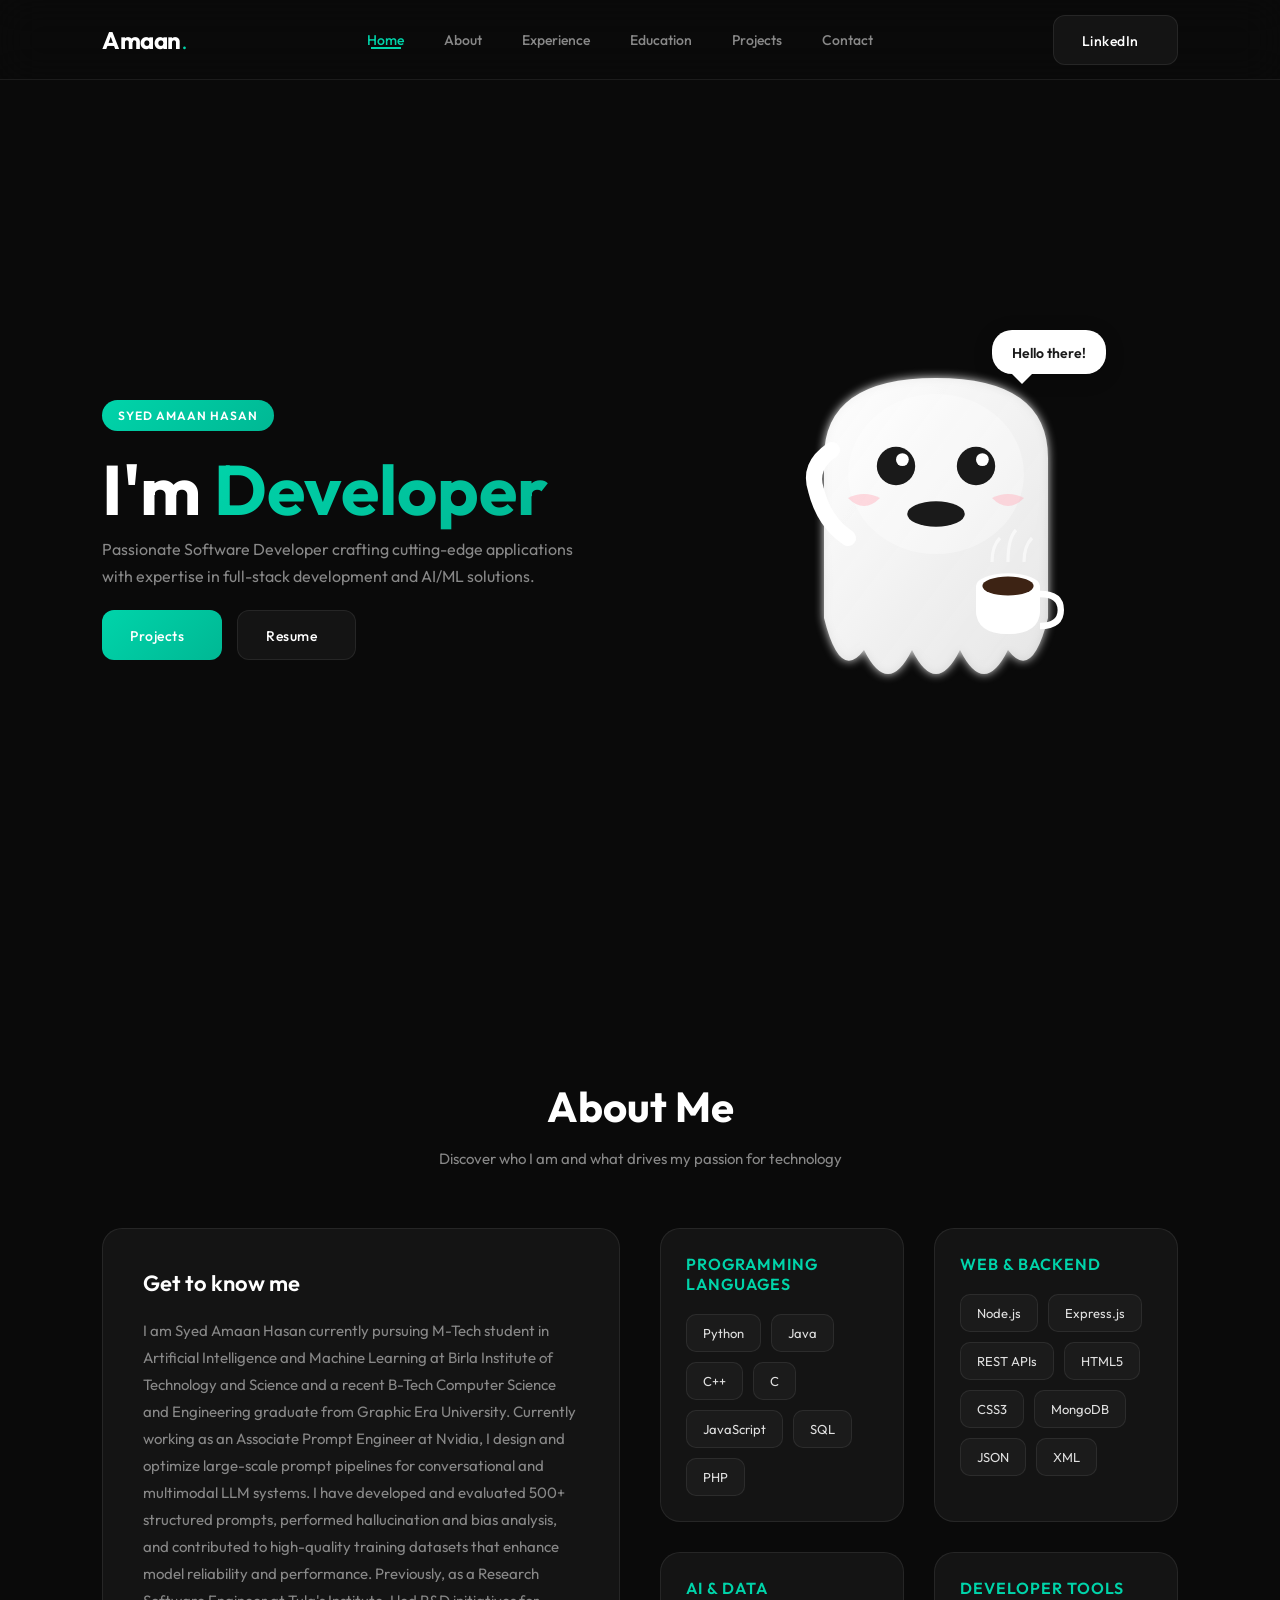
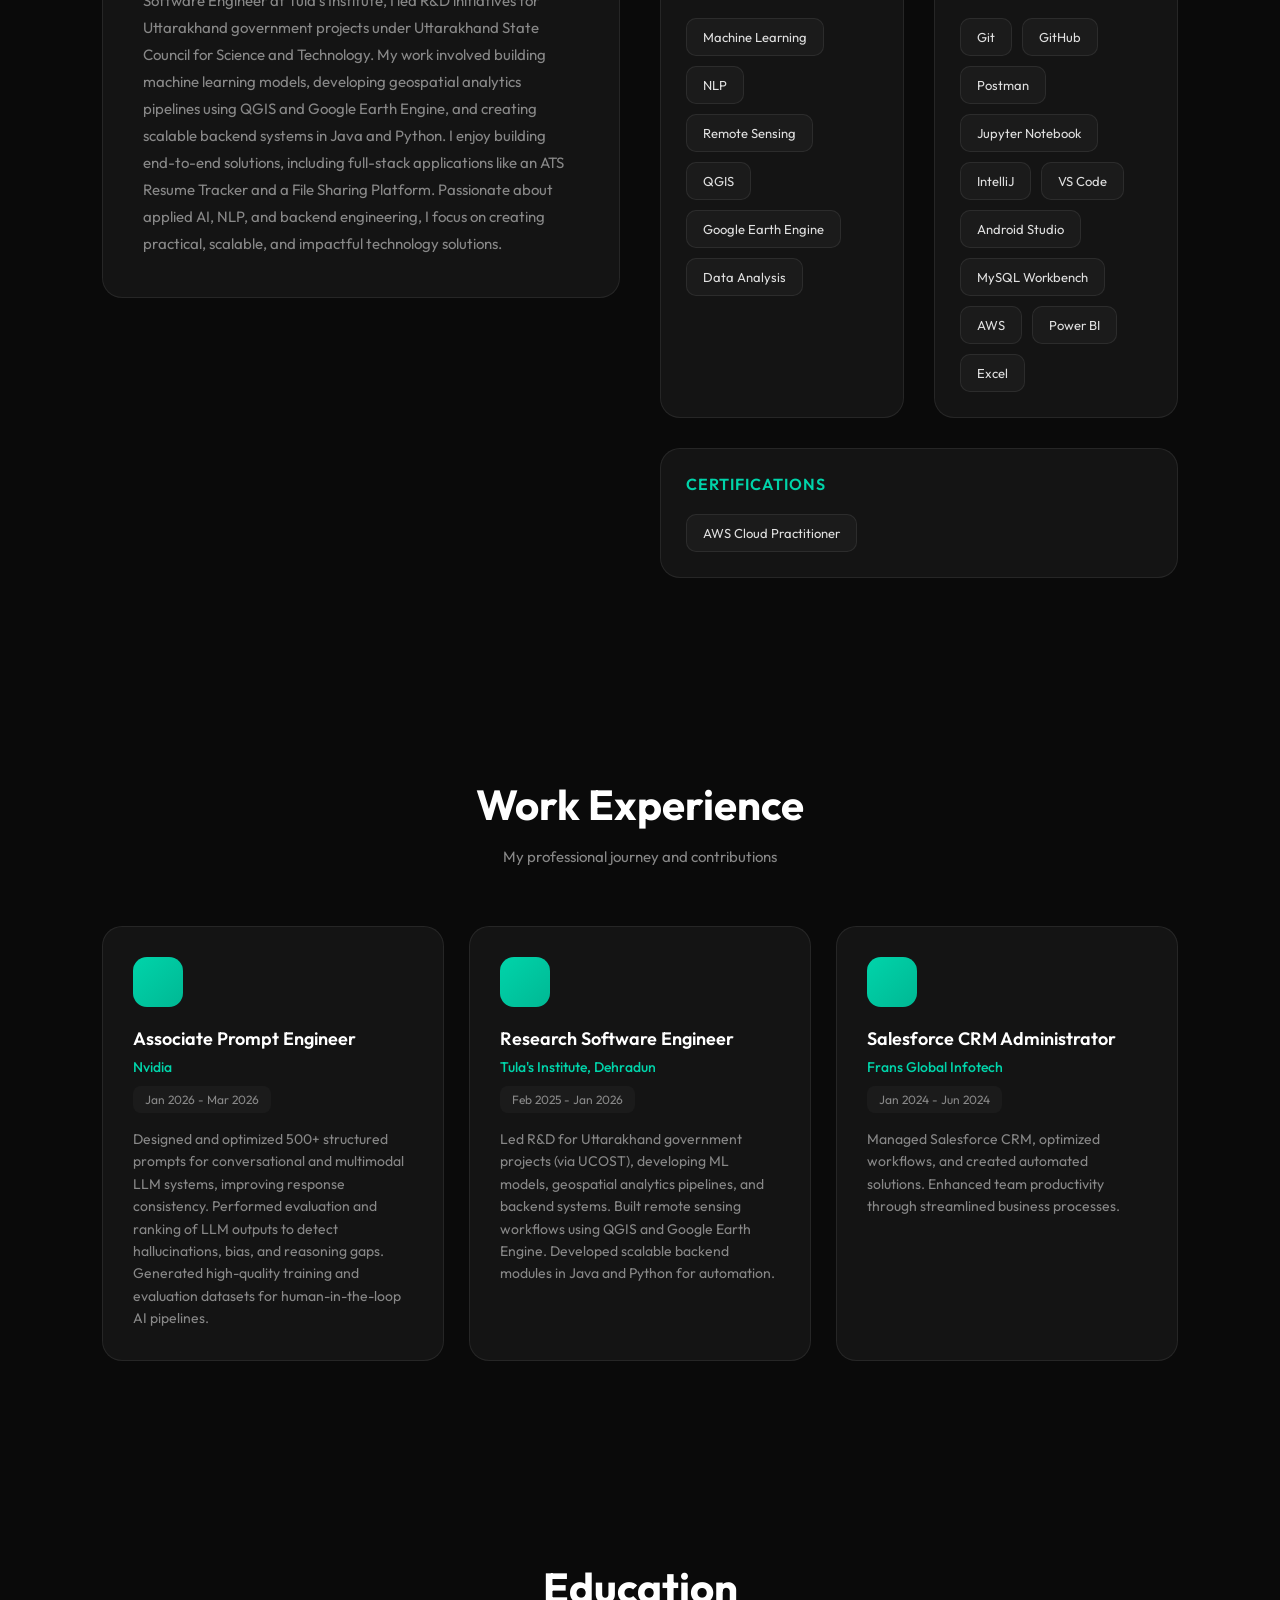
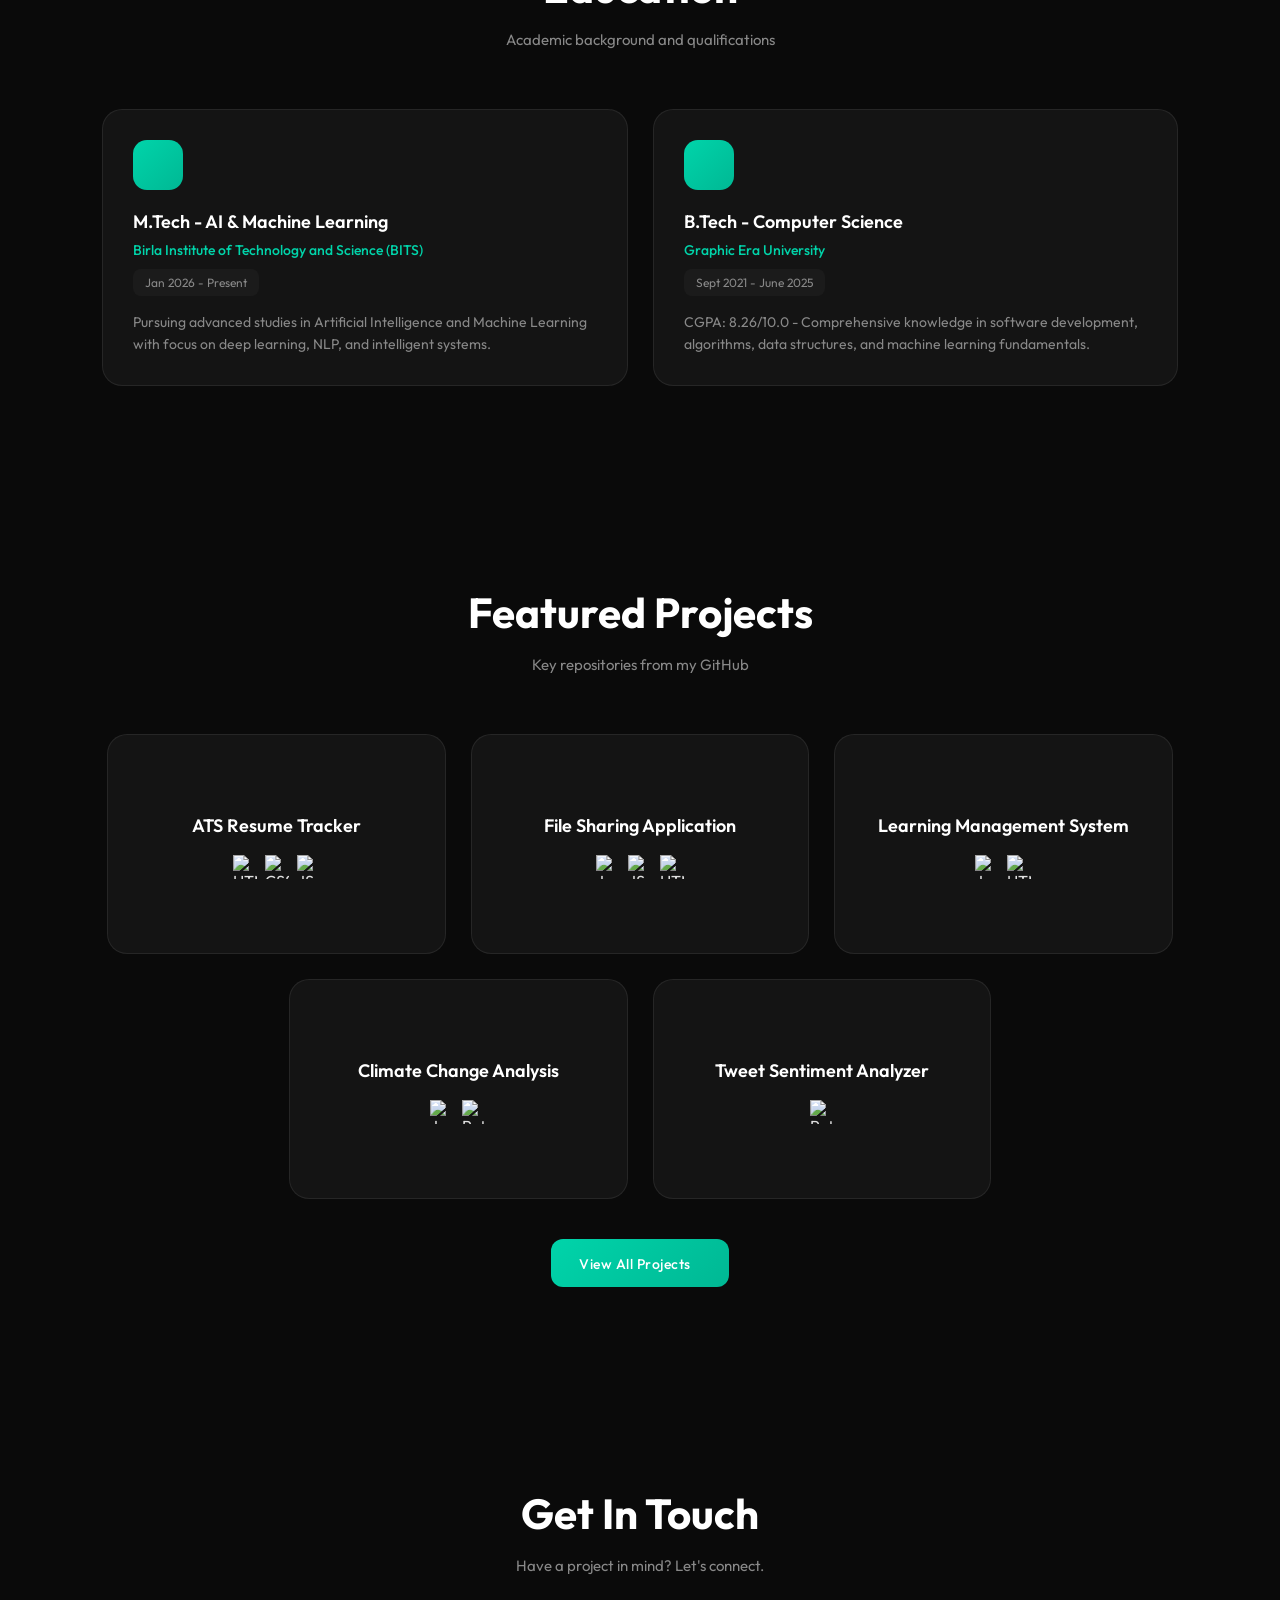
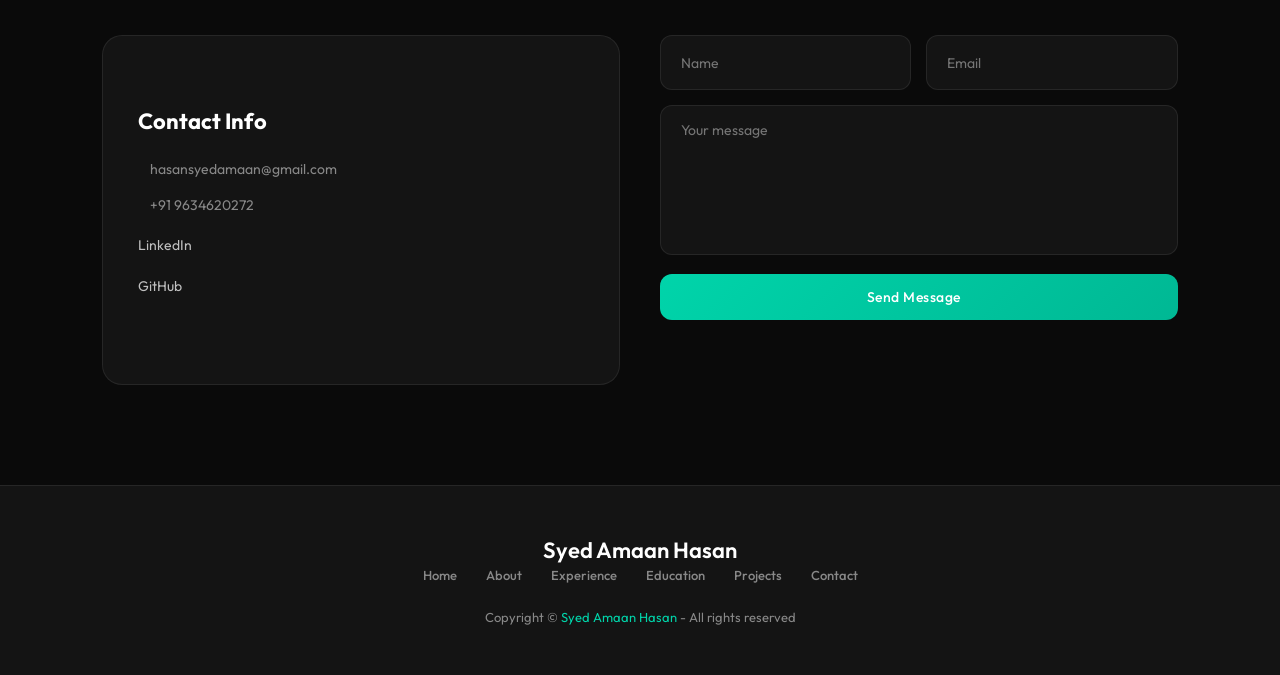
==== commit fbe1361c: "Updated home page doodle" ====
--- a/index.html
+++ b/index.html
@@ -17,14 +17,10 @@
 <body>
 
     <div class="container">
-        <button id="scrollTopButton" onclick="scrollToTop()">
-            Top <i class="uil uil-arrow-circle-up"></i>
-        </button>
-
         <!-- HEADER -->
         <nav id="header">
             <div class="nav-logo">
-                <p class="nav-name">Syed<span>.</span></p>
+                <p class="nav-name">Amaan<span>.</span></p>
             </div>
 
             <div class="nav-menu" id="myNavMenu">
@@ -105,37 +101,46 @@
                 </div>
 
                 <div class="featured-image">
-                    <div class="doodle-container">
-                        <svg class="doodle-svg" viewBox="0 0 400 400" xmlns="http://www.w3.org/2000/svg">
+                    <div class="ghost-container" id="homeGhost">
+                        <div class="speaker-bubble">
+                            <span class="bubble-text">Hello there!</span>
+                        </div>
+                        <svg class="ghost-svg" viewBox="0 0 200 250" xmlns="http://www.w3.org/2000/svg">
                             <defs>
-                                <linearGradient id="grad1" x1="0%" y1="0%" x2="100%" y2="100%">
-                                    <stop offset="0%" style="stop-color:#00d4aa;stop-opacity:0.8" />
-                                    <stop offset="100%" style="stop-color:#7c3aed;stop-opacity:0.8" />
+                                <linearGradient id="ghostGrad" x1="0%" y1="0%" x2="100%" y2="100%">
+                                    <stop offset="0%" style="stop-color:#ffffff;stop-opacity:0.95" />
+                                    <stop offset="100%" style="stop-color:#e8e8e8;stop-opacity:0.9" />
                                 </linearGradient>
-                                <linearGradient id="grad2" x1="0%" y1="0%" x2="100%" y2="100%">
-                                    <stop offset="0%" style="stop-color:#7c3aed;stop-opacity:0.6" />
-                                    <stop offset="100%" style="stop-color:#00d4aa;stop-opacity:0.6" />
-                                </linearGradient>
+                                <filter id="glow">
+                                    <feGaussianBlur stdDeviation="3" result="coloredBlur"/>
+                                    <feMerge>
+                                        <feMergeNode in="coloredBlur"/>
+                                        <feMergeNode in="SourceGraphic"/>
+                                    </feMerge>
+                                </filter>
                             </defs>
-                            <circle class="doodle-circle circle-1" cx="200" cy="200" r="120" fill="none" stroke="url(#grad1)" stroke-width="2" stroke-dasharray="10 5"/>
-                            <circle class="doodle-circle circle-2" cx="200" cy="200" r="160" fill="none" stroke="url(#grad2)" stroke-width="1.5" stroke-dasharray="8 8"/>
-                            <circle class="doodle-circle circle-3" cx="200" cy="200" r="180" fill="none" stroke="url(#grad1)" stroke-width="1" stroke-dasharray="5 10"/>
-                            <circle class="doodle-center" cx="200" cy="200" r="80" fill="url(#grad1)" opacity="0.1"/>
-                            <circle class="doodle-center" cx="200" cy="200" r="60" fill="url(#grad2)" opacity="0.1"/>
-                            <g class="doodle-icons">
-                                <rect class="icon-box icon-1" x="60" y="80" width="30" height="30" rx="5" fill="url(#grad1)" opacity="0.8"/>
-                                <text x="75" y="100" font-size="14" fill="white" text-anchor="middle">&lt;/&gt;</text>
-                                <circle class="icon-circle icon-2" cx="340" cy="100" r="20" fill="url(#grad2)" opacity="0.8"/>
-                                <text x="340" y="105" font-size="12" fill="white" text-anchor="middle">AI</text>
-                                <polygon class="icon-poly icon-3" points="340,300 360,340 320,340" fill="url(#grad1)" opacity="0.8"/>
-                                <rect class="icon-rect icon-4" x="50" y="280" width="35" height="25" rx="3" fill="url(#grad2)" opacity="0.8"/>
-                                <circle class="icon-dot dot-1" cx="300" cy="80" r="8" fill="url(#grad1)"/>
-                                <circle class="icon-dot dot-2" cx="100" cy="180" r="6" fill="url(#grad2)"/>
-                                <circle class="icon-dot dot-3" cx="300" cy="320" r="10" fill="url(#grad1)"/>
-                                <circle class="icon-dot dot-4" cx="100" cy="320" r="7" fill="url(#grad2)"/>
+                            <path class="ghost-body" d="M30 80 Q30 30 100 30 Q170 30 170 80 L170 180 Q160 220 145 200 Q130 230 115 200 Q100 230 85 200 Q70 230 55 200 Q40 220 30 180 Z" fill="url(#ghostGrad)" filter="url(#glow)"/>
+                            <ellipse class="ghost-face" cx="100" cy="90" rx="55" ry="50" fill="#ffffff" opacity="0.3"/>
+                            <circle class="eye left-eye" cx="75" cy="85" r="12" fill="#1a1a1a"/>
+                            <circle class="eye right-eye" cx="125" cy="85" r="12" fill="#1a1a1a"/>
+                            <circle class="eye-shine" cx="79" cy="81" r="4" fill="#ffffff"/>
+                            <circle class="eye-shine" cx="129" cy="81" r="4" fill="#ffffff"/>
+                            <ellipse class="mouth" cx="100" cy="115" rx="18" ry="8" fill="#1a1a1a"/>
+                            <path class="blush left-blush" d="M45 105 Q55 100 65 105 Q55 115 45 105" fill="#ffb6c1" opacity="0.5"/>
+                            <path class="blush right-blush" d="M135 105 Q145 100 155 105 Q145 115 135 105" fill="#ffb6c1" opacity="0.5"/>
+                            <g class="coffee-cup">
+                                <ellipse class="cup-body" cx="145" cy="175" rx="20" ry="15" fill="#ffffff"/>
+                                <path class="cup-side" d="M125 160 L125 175 Q125 190 145 190 Q165 190 165 175 L165 160" fill="#ffffff"/>
+                                <ellipse class="cup-top" cx="145" cy="160" rx="20" ry="8" fill="#ffffff"/>
+                                <ellipse class="coffee-inside" cx="145" cy="160" rx="16" ry="6" fill="#3d2314"/>
+                                <path class="steam steam-1" d="M135 145 Q135 135 140 130" stroke="#ffffff" stroke-width="2" fill="none" opacity="0.6"/>
+                                <path class="steam steam-2" d="M145 145 Q145 130 150 125" stroke="#ffffff" stroke-width="2" fill="none" opacity="0.6"/>
+                                <path class="steam steam-3" d="M155 145 Q155 135 160 130" stroke="#ffffff" stroke-width="2" fill="none" opacity="0.6"/>
+                                <path class="cup-handle" d="M165 165 Q178 165 178 175 Q178 185 165 185" fill="none" stroke="#ffffff" stroke-width="4"/>
                             </g>
-                            <path class="doodle-path path-1" d="M 80 200 Q 140 150 200 200 Q 260 250 320 200" fill="none" stroke="url(#grad1)" stroke-width="2" opacity="0.5"/>
-                            <path class="doodle-path path-2" d="M 120 140 Q 160 180 200 140 Q 240 100 280 140" fill="none" stroke="url(#grad2)" stroke-width="2" opacity="0.5"/>
+                            <g class="ghost-arm" id="ghostArm">
+                                <path class="arm" d="M45 130 Q30 120 25 100 Q20 85 35 75" fill="none" stroke="#ffffff" stroke-width="10" stroke-linecap="round"/>
+                            </g>
                         </svg>
                     </div>
                 </div>
@@ -151,14 +156,31 @@
                     <div class="col">
                         <div class="about-info">
                             <h3>Get to know me</h3>
-                            <p>I am currently pursuing M.Tech in Artificial Intelligence & Machine Learning 
-                                at BITS Pilani while continuing my professional journey as a Software Engineer. 
-                                Having completed my B.Tech in Computer Science from Graphic Era University with 
-                                a CGPA of 8.26, I bring a strong foundation in full-stack development, AI/ML, 
-                                and prompt engineering. My experience includes building LLM applications at Nvidia, 
-                                developing geospatial solutions at Tula's Institute, and creating scalable web 
-                                applications. I am passionate about leveraging cutting-edge technologies to 
-                                build innovative solutions.
+                            <p>I am Syed Amaan Hasan currently pursuing M-Tech student in 
+                                Artificial Intelligence and Machine Learning at Birla 
+                                Institute of Technology and Science and a recent B-Tech 
+                                Computer Science and Engineering graduate from Graphic 
+                                Era University. Currently working as an Associate Prompt 
+                                Engineer at Nvidia, I design and optimize large-scale prompt 
+                                pipelines for conversational and multimodal LLM systems. 
+                                I have developed and evaluated 500+ structured prompts, 
+                                performed hallucination and bias analysis, and contributed 
+                                to high-quality training datasets that enhance model 
+                                reliability and performance.
+
+                                Previously, as a Research Software Engineer at Tula's 
+                                Institute, I led R&D initiatives for Uttarakhand government 
+                                projects under Uttarakhand State Council for Science and 
+                                Technology. My work involved building machine learning models, 
+                                developing geospatial analytics pipelines using QGIS and Google 
+                                Earth Engine, and creating scalable backend systems in Java 
+                                and Python.
+
+                                I enjoy building end-to-end solutions, including full-stack 
+                                applications like an ATS Resume Tracker and a File Sharing 
+                                Platform. Passionate about applied AI, NLP, and backend 
+                                engineering, I focus on creating practical, scalable, and 
+                                impactful technology solutions.
                             </p>
                         </div>
                     </div>
@@ -367,7 +389,7 @@
                     <div class="col">
                         <div class="contact-info">
                             <h2>Contact Info</h2>
-                            <p><i class="uil uil-envelopes"></i> amaan3091@gmail.com</p>
+                            <p><i class="uil uil-envelopes"></i> hasansyedamaan@gmail.com</p>
                             <p><i class="uil uil-phone"></i> +91 9634620272</p>
                             <p><a class="contact-link" href="https://www.linkedin.com/in/syed-amaan-hasan-497898212/"><i
                                         class="uil uil-linkedin-alt"></i> LinkedIn</a></p>
@@ -419,6 +441,25 @@
     <script src="https://unpkg.com/scrollreveal"></script>
     <script src="https://unpkg.com/typed.js@2.1.0/dist/typed.umd.js"></script>
     <script src="script.js"></script>
+
+    <div class="cursor-ghost" id="cursorGhost">
+        <svg class="cursor-ghost-svg" viewBox="0 0 80 100" xmlns="http://www.w3.org/2000/svg">
+            <defs>
+                <linearGradient id="cursorGhostGrad" x1="0%" y1="0%" x2="100%" y2="100%">
+                    <stop offset="0%" style="stop-color:#ffffff;stop-opacity:0.9" />
+                    <stop offset="100%" style="stop-color:#e0e0e0;stop-opacity:0.85" />
+                </linearGradient>
+            </defs>
+            <path class="cg-body" d="M10 30 Q10 5 40 5 Q70 5 70 30 L70 75 Q60 90 50 80 Q40 95 30 80 Q20 90 10 75 Z" fill="url(#cursorGhostGrad)"/>
+            <circle class="cg-eye" cx="28" cy="32" r="5" fill="#1a1a1a"/>
+            <circle class="cg-eye" cx="52" cy="32" r="5" fill="#1a1a1a"/>
+            <ellipse class="cg-mouth" cx="40" cy="48" rx="6" ry="3" fill="#1a1a1a"/>
+        </svg>
+    </div>
+
+    <button id="scrollTopButton" onclick="scrollToTop()">
+        <i class="uil uil-arrow-up"></i>
+    </button>
 </body>
 
 </html>
--- a/style.css
+++ b/style.css
@@ -59,7 +59,7 @@
     width: 100%;
     position: relative;
     background: var(--body-color);
-    overflow-x: hidden;
+    overflow-x: visible;
 }
 
 body::before {
@@ -279,6 +279,8 @@
     position: relative;
 }
 
+
+
 .doodle-container {
     width: 380px;
     height: 380px;
@@ -286,6 +288,130 @@
     animation: fadeIn 1s ease-out 0.8s both;
 }
 
+.ghost-container {
+    width: 320px;
+    height: 400px;
+    position: relative;
+    animation: fadeIn 1s ease-out 0.8s both;
+    animation: ghostFloat 4s ease-in-out infinite;
+}
+
+.ghost-svg {
+    width: 100%;
+    height: 100%;
+    overflow: visible;
+}
+
+.ghost-body {
+    animation: ghostWobble 3s ease-in-out infinite;
+}
+
+.eye {
+    transition: all 0.2s ease;
+}
+
+.eye-shine {
+    animation: eyeBlink 4s ease-in-out infinite;
+}
+
+.mouth {
+    animation: none;
+}
+
+.phone-body {
+    display: none;
+}
+
+.phone-screen-content {
+    display: none;
+}
+
+.coffee-cup {
+    animation: cupSteam 2s ease-in-out infinite;
+}
+
+.steam {
+    animation: steamRise 2s ease-in-out infinite;
+}
+
+.steam-1 {
+    animation-delay: 0s;
+}
+
+.steam-2 {
+    animation-delay: 0.3s;
+}
+
+.steam-3 {
+    animation-delay: 0.6s;
+}
+
+@keyframes steamRise {
+    0% { opacity: 0.6; transform: translateY(0); }
+    100% { opacity: 0; transform: translateY(-20px); }
+}
+
+@keyframes cupSteam {
+    0%, 100% { }
+    50% { transform: translateY(-2px); }
+}
+
+.speaker-bubble {
+    position: absolute;
+    top: 0;
+    right: -10px;
+    background: var(--color-white);
+    padding: 12px 20px;
+    border-radius: 20px;
+    box-shadow: 0 4px 20px rgba(0, 0, 0, 0.2);
+    animation: bubblePop 0.5s ease-out 2.5s both;
+    z-index: 10;
+    opacity: 1;
+    transition: opacity 0.5s ease, transform 0.5s ease;
+}
+
+.speaker-bubble::after {
+    content: '';
+    position: absolute;
+    bottom: -10px;
+    left: 20px;
+    border-width: 10px 10px 0;
+    border-style: solid;
+    border-color: var(--color-white) transparent transparent;
+}
+
+.speaker-bubble.hidden {
+    opacity: 0;
+    transform: scale(0);
+}
+
+.bubble-text {
+    font-size: 14px;
+    font-weight: 600;
+    color: #1a1a1a;
+}
+
+.cursor-ghost {
+    position: fixed;
+    width: 60px;
+    height: 75px;
+    pointer-events: none;
+    z-index: 9999;
+    opacity: 0;
+    transition: opacity 0.3s ease;
+    transform: translate(-50%, -50%);
+}
+
+.cursor-ghost.visible {
+    opacity: 0.85;
+    animation: cursorGhostFloat 1s ease-in-out infinite;
+}
+
+.cursor-ghost-svg {
+    width: 100%;
+    height: 100%;
+}
+
 .doodle-svg {
     width: 100%;
     height: 100%;
@@ -394,6 +520,49 @@
 @keyframes wavePath {
     0%, 100% { d: path("M 80 200 Q 140 150 200 200 Q 260 250 320 200"); }
     50% { d: path("M 80 200 Q 140 220 200 200 Q 260 180 320 200"); }
+}
+
+@keyframes ghostFloat {
+    0%, 100% { transform: translateY(0); }
+    50% { transform: translateY(-15px); }
+}
+
+@keyframes ghostWobble {
+    0%, 100% { transform: scaleX(1) skewX(0deg); }
+    25% { transform: scaleX(1.02) skewX(-2deg); }
+    75% { transform: scaleX(1.02) skewX(2deg); }
+}
+
+@keyframes eyeBlink {
+    0%, 90%, 100% { transform: scaleY(1); }
+    95% { transform: scaleY(0.1); }
+}
+
+@keyframes mouthTalk {
+    0%, 100% { transform: scaleY(1); }
+    50% { transform: scaleY(1.3); }
+}
+
+@keyframes phoneTilt {
+    0%, 100% { transform: rotate(0deg); }
+    25% { transform: rotate(-5deg); }
+    75% { transform: rotate(5deg); }
+}
+
+@keyframes screenScroll {
+    0%, 100% { transform: translateY(0); }
+    50% { transform: translateY(-5px); }
+}
+
+@keyframes bubblePop {
+    0% { transform: scale(0); opacity: 0; }
+    60% { transform: scale(1.1); }
+    100% { transform: scale(1); opacity: 1; }
+}
+
+@keyframes cursorGhostFloat {
+    0%, 100% { transform: translate(-50%, -50%) translateY(0); }
+    50% { transform: translate(-50%, -50%) translateY(-8px); }
 }
 
 @media (prefers-reduced-motion: reduce) {
@@ -800,28 +969,81 @@
 }
 
 #scrollTopButton {
+    position: fixed !important;
+    bottom: 30px !important;
+    right: 30px !important;
+    background: rgba(0, 212, 170, 0.15) !important;
+    border: 2px solid #00d4aa !important;
+    border-radius: 50% !important;
+    width: 50px !important;
+    height: 50px !important;
+    cursor: pointer;
+    z-index: 9999 !important;
     display: none;
-    position: fixed;
-    bottom: 30px;
-    right: 30px;
-    background: var(--accent-gradient);
-    color: #fff;
-    border: none;
-    border-radius: 50%;
-    width: 50px;
-    height: 50px;
-    cursor: pointer;
-    font-size: 14px;
-    z-index: 999;
-    box-shadow: 0 10px 25px var(--accent-glow);
-    transition: all 0.3s ease;
+}
+
+#scrollTopButton.visible {
+    display: flex !important;
     align-items: center;
     justify-content: center;
+    animation: scrollBtnAppear 0.4s ease-out, scrollBtnFloat 3s ease-in-out infinite 0.4s;
+}
+
+#scrollTopButton i {
+    font-size: 22px;
+    color: #00d4aa;
+    animation: arrowBounce 2s ease-in-out infinite;
 }
 
 #scrollTopButton:hover {
-    transform: translateY(-3px) scale(1.1);
-    box-shadow: 0 15px 35px var(--accent-glow);
+    background: #00d4aa !important;
+    transform: scale(1.15);
+    box-shadow: 0 0 30px rgba(0, 212, 170, 0.8);
+    animation: scrollBtnHover 0.3s ease-out forwards;
+}
+
+#scrollTopButton:hover i {
+    color: #fff !important;
+}
+
+@keyframes scrollBtnAppear {
+    0% {
+        opacity: 0;
+        transform: scale(0.5) translateY(20px);
+    }
+    100% {
+        opacity: 1;
+        transform: scale(1) translateY(0);
+    }
+}
+
+@keyframes scrollBtnFloat {
+    0%, 100% {
+        transform: translateY(0);
+        box-shadow: 0 0 20px rgba(0, 212, 170, 0.4);
+    }
+    50% {
+        transform: translateY(-8px);
+        box-shadow: 0 0 30px rgba(0, 212, 170, 0.6);
+    }
+}
+
+@keyframes arrowBounce {
+    0%, 100% {
+        transform: translateY(0);
+    }
+    50% {
+        transform: translateY(-3px);
+    }
+}
+
+@keyframes scrollBtnHover {
+    0% {
+        box-shadow: 0 0 20px rgba(0, 212, 170, 0.4);
+    }
+    100% {
+        box-shadow: 0 0 30px rgba(0, 212, 170, 0.8);
+    }
 }
 
 .card-section {
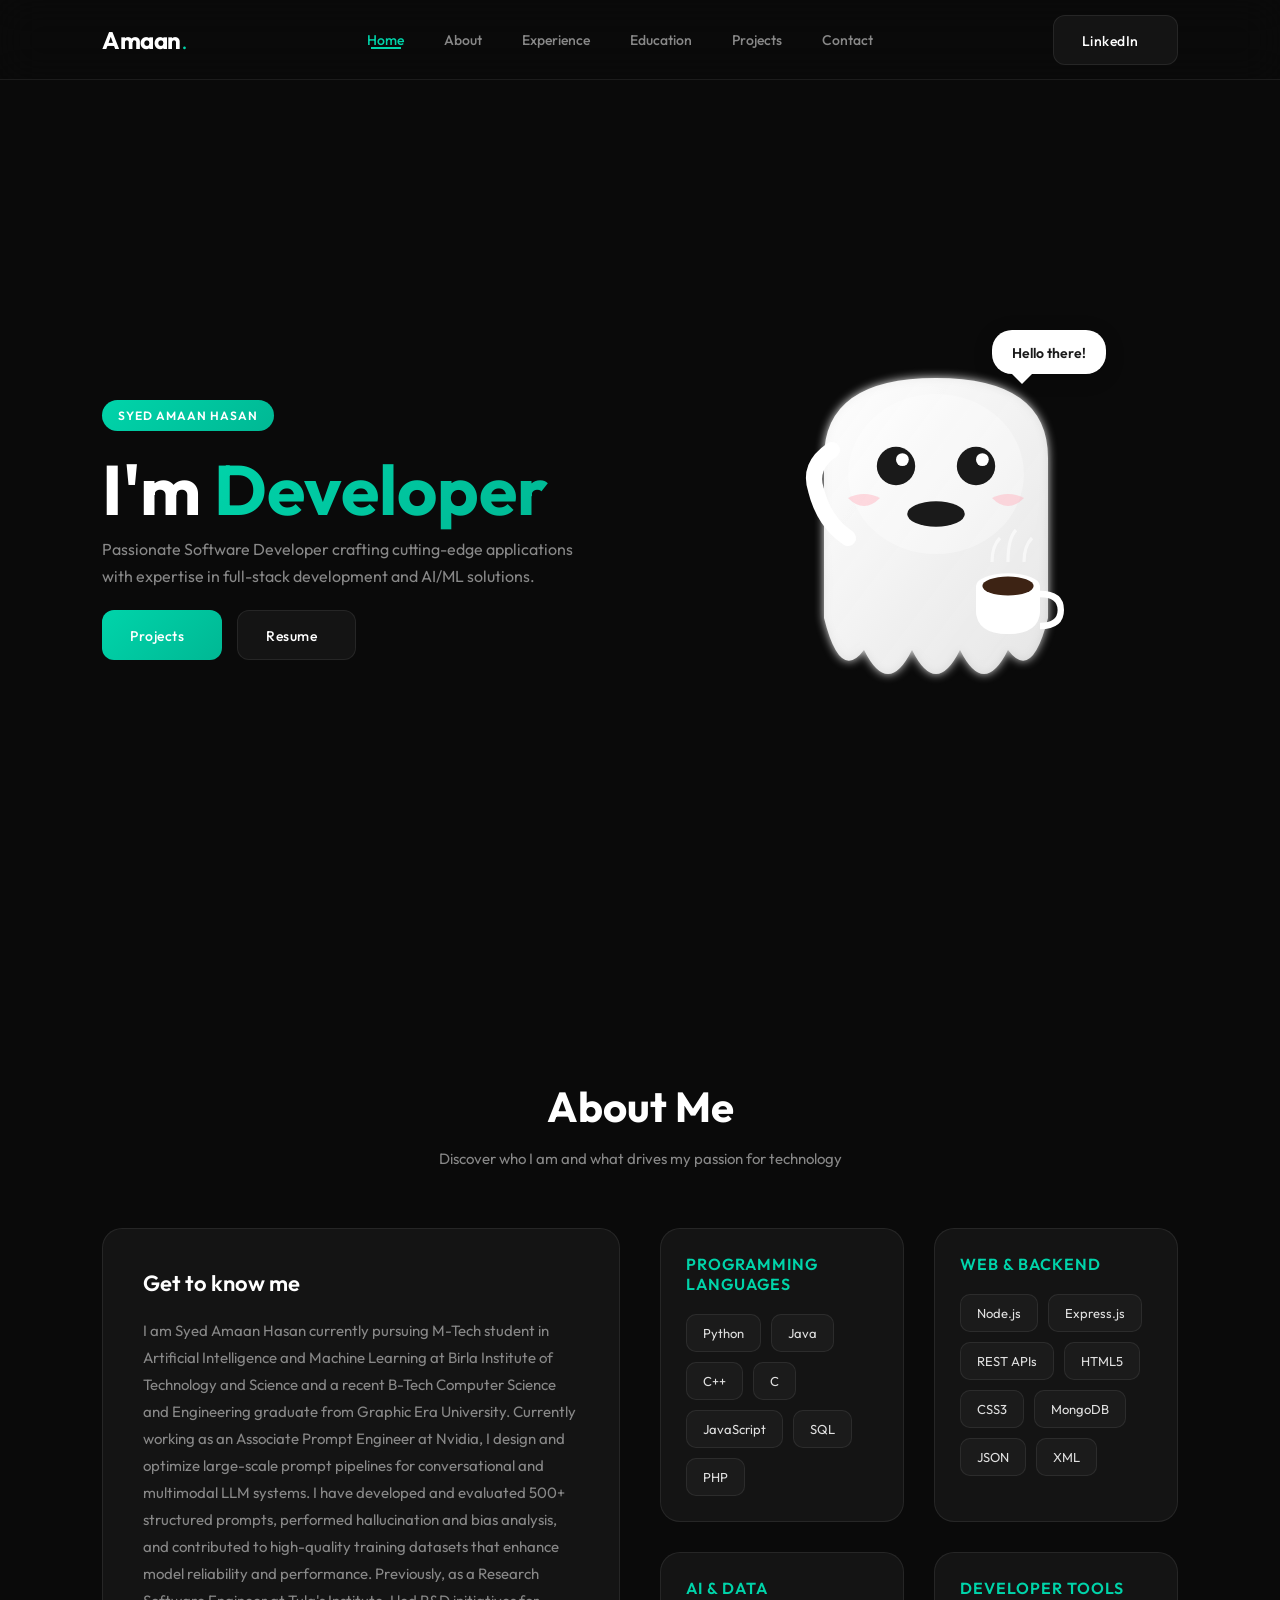
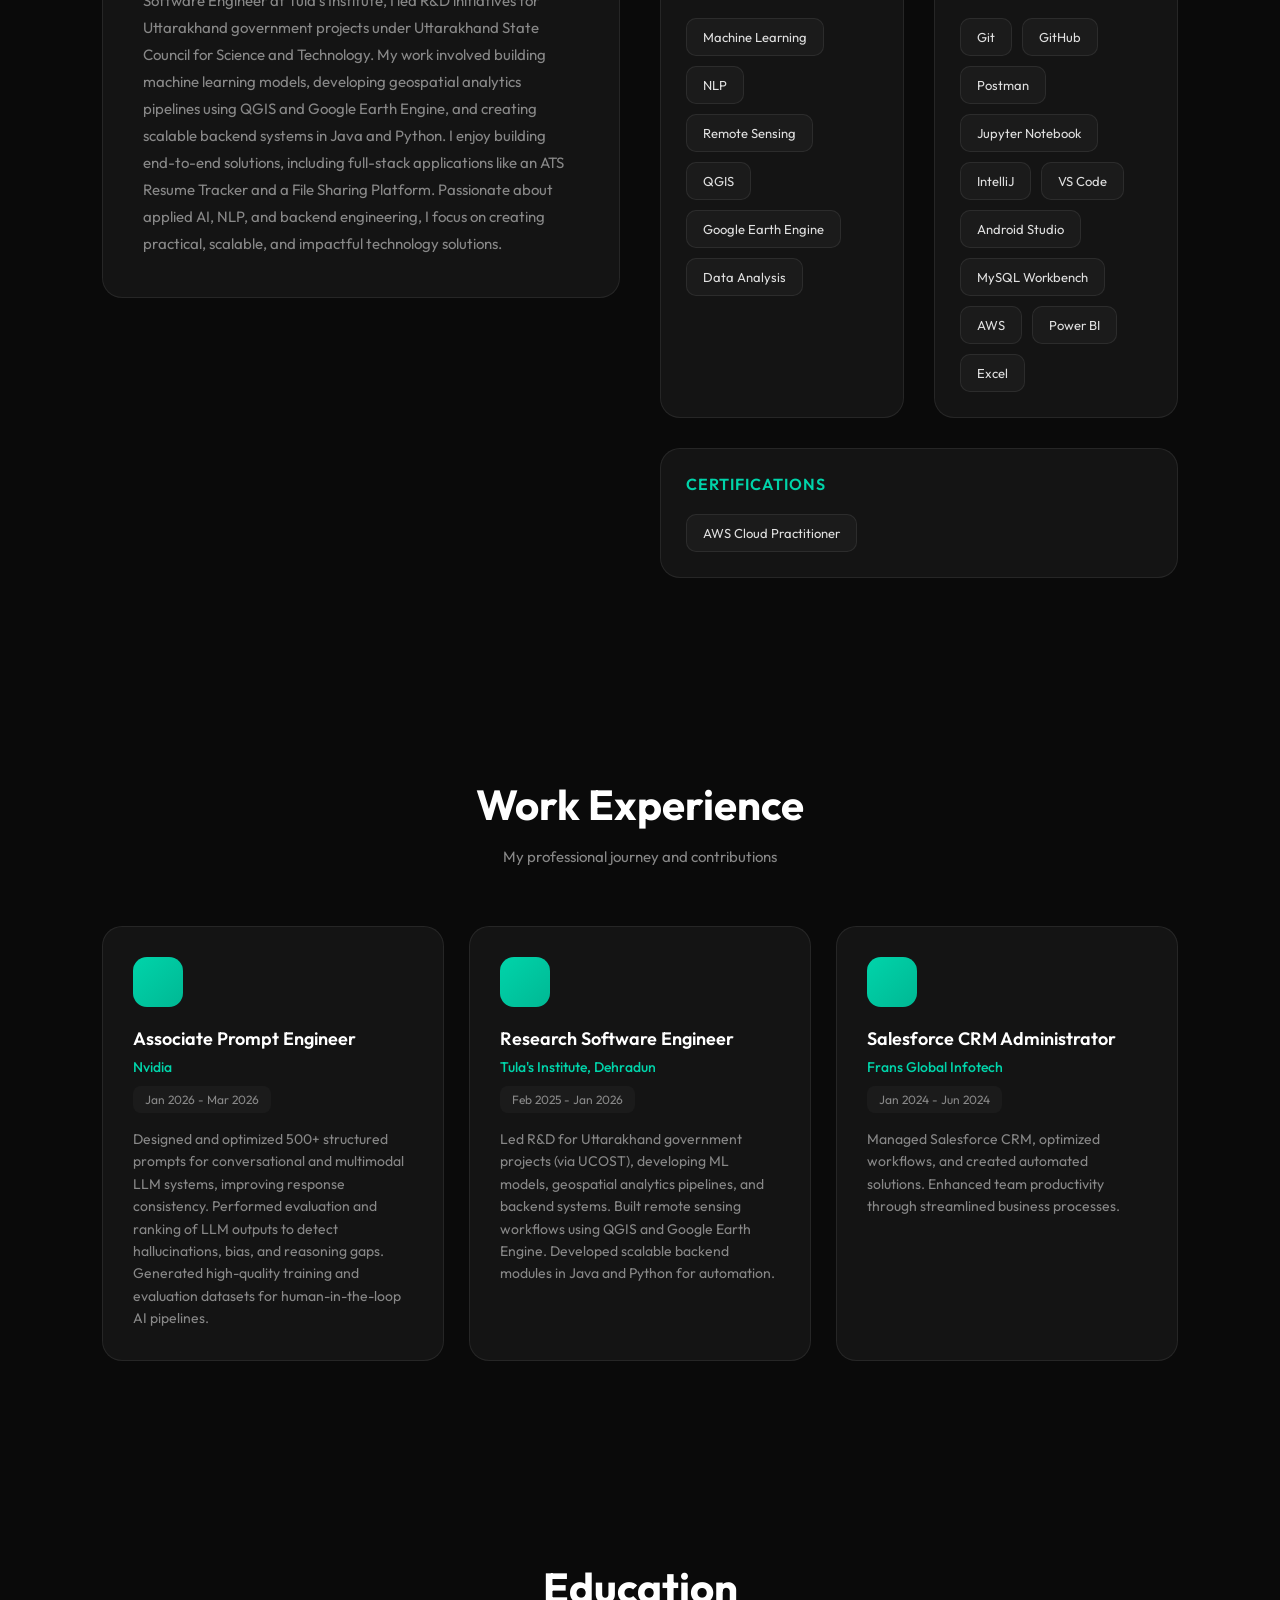
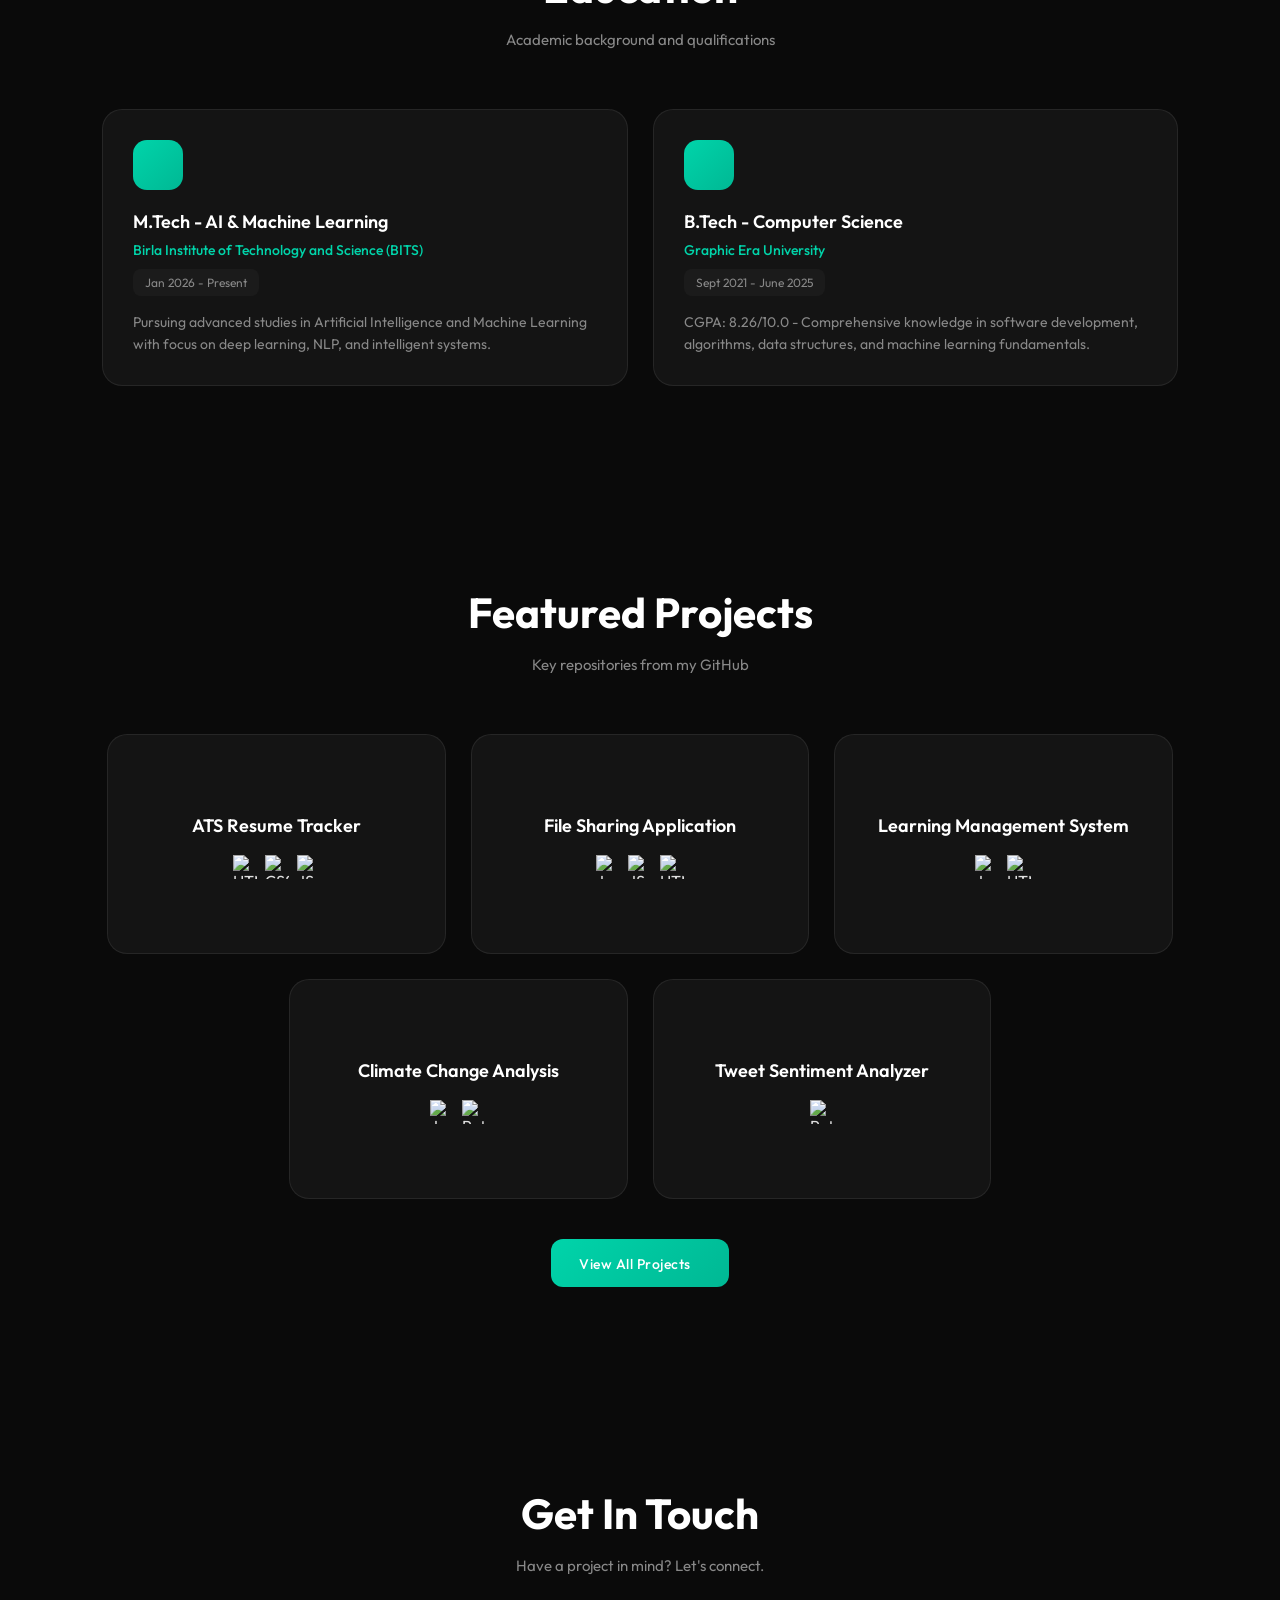
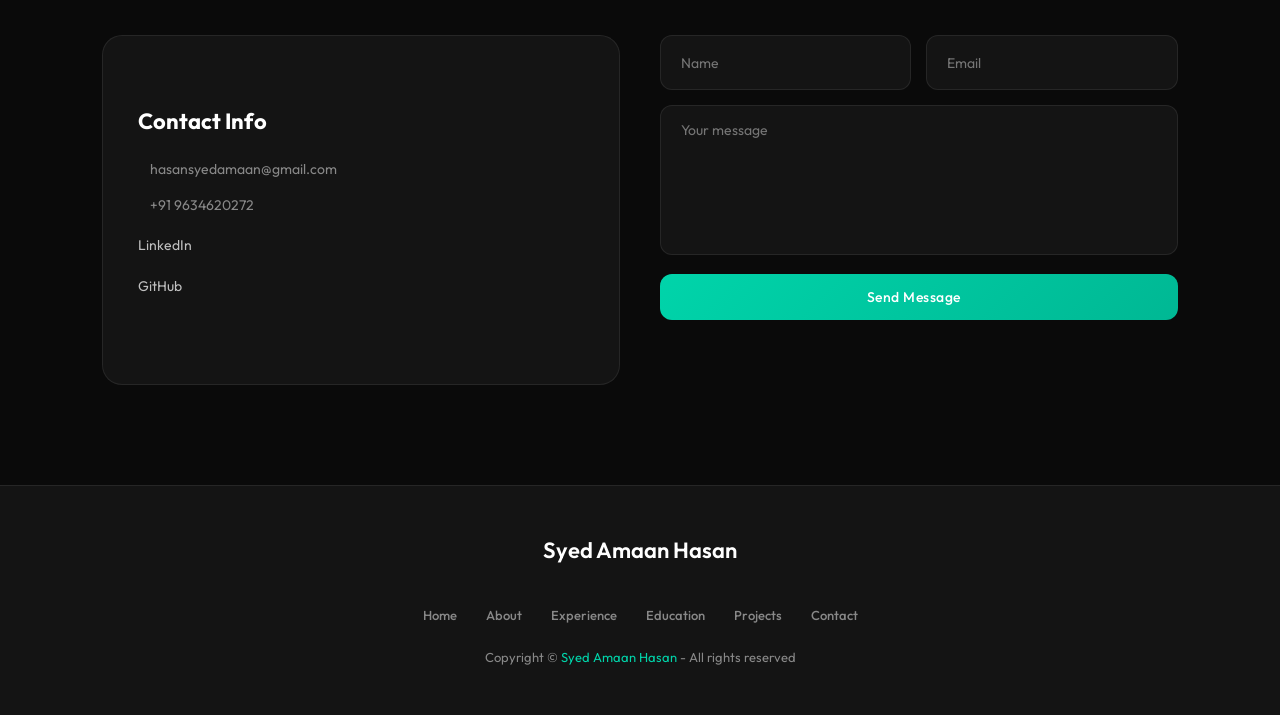
==== commit febe7838: "Added padding to the footer" ====
--- a/index.html
+++ b/index.html
@@ -421,6 +421,7 @@
             <div class="top-footer">
                 <p>Syed Amaan Hasan</p>
             </div>
+            <br><br>
             <div class="middle-footer">
                 <ul class="footer_menu_list">
                     <li><a href="#home">Home</a></li>
